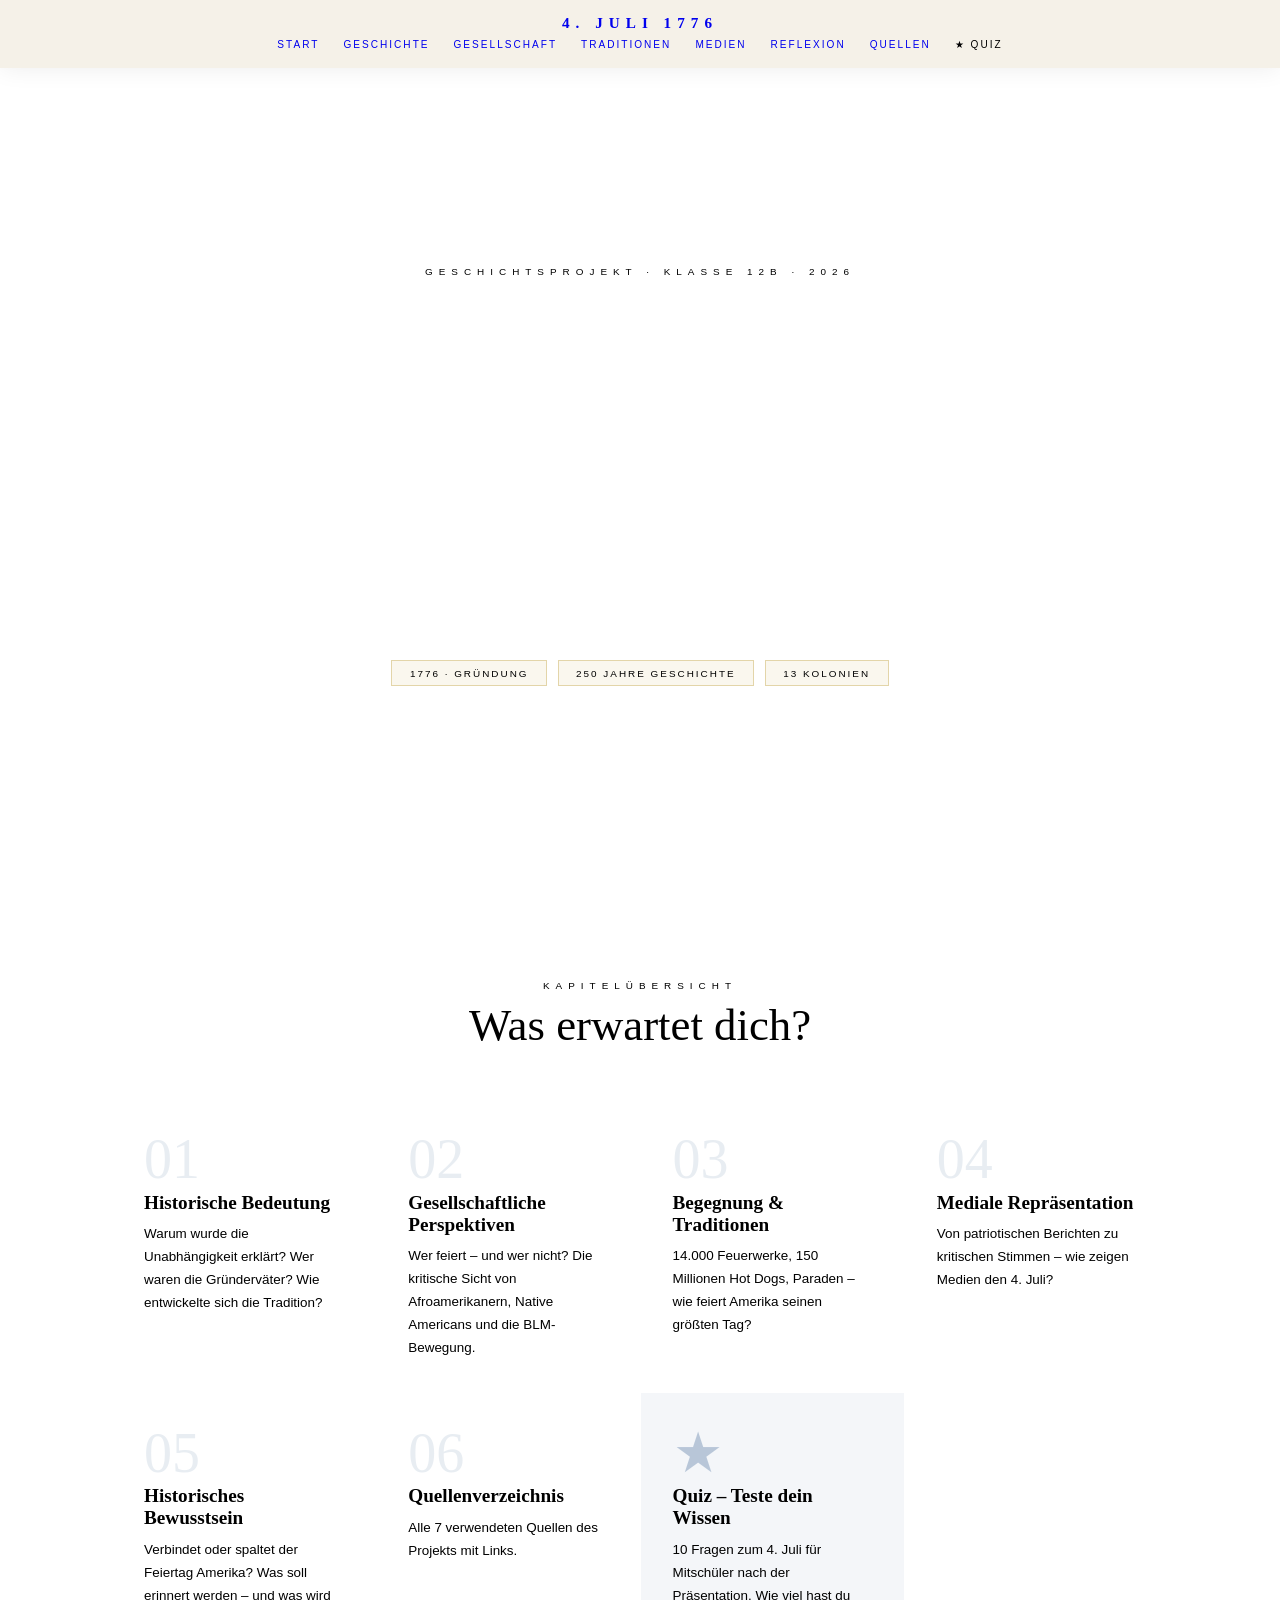
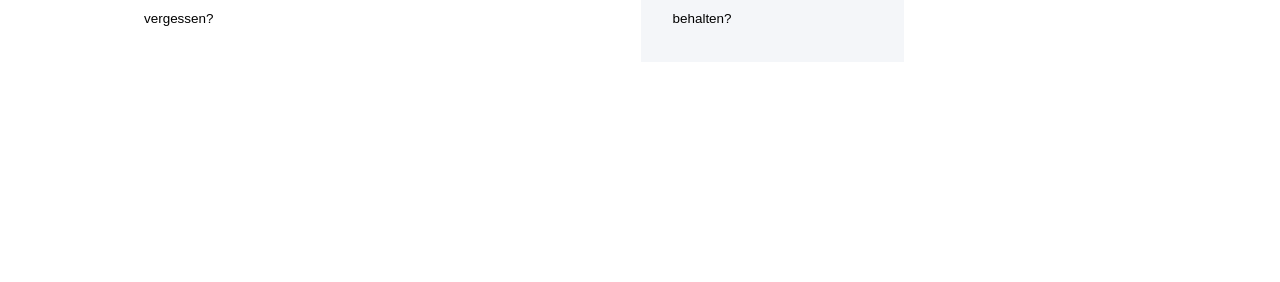
==== index.html @ 87895a2c "Update index.html" ====
<!DOCTYPE html>

<html lang="de">
<head>
<meta charset="UTF-8">
<meta name="viewport" content="width=device-width, initial-scale=1.0">
<title>4. Juli – Unabhängigkeitstag der USA</title>
<link href="https://fonts.googleapis.com/css2?family=Cormorant+Garamond:ital,wght@0,300;0,400;0,600;0,700;1,400&family=DM+Sans:wght@300;400;500&display=swap" rel="stylesheet">
<style>

:root {
–hintergrund: #F5F1E8;
–flaeche:     #EDE8DC;
–rahmen:      #D5CFC0;
–text:        #16140F;
–grau:        #6E6555;
–blau:        #1E4A82;
–blau-hell:   #2D5FA0;
–rot:         #8B2E20;
–gold:        #B8952A;
–hero-bg:     #0D1B2E;
}

*, *::before, *::after { margin: 0; padding: 0; box-sizing: border-box; }
html { scroll-behavior: smooth; }
body {
font-family: ‘DM Sans’, sans-serif;
background: var(–hintergrund);
color: var(–text);
overflow-x: hidden;
}

/* ===== NAVIGATION ===== */
.navigation {
position: fixed;
top: 0; left: 0; right: 0;
z-index: 100;
background: rgba(245,241,232,0.97);
backdrop-filter: blur(20px);
-webkit-backdrop-filter: blur(20px);
border-bottom: 1px solid var(–rahmen);
height: 68px;
display: flex;
flex-direction: column;
align-items: center;
justify-content: center;
gap: 3px;
box-shadow: 0 1px 24px rgba(0,0,0,0.07);
}

.logo {
font-family: ‘Cormorant Garamond’, serif;
font-size: 0.95rem;
font-weight: 700;
letter-spacing: 6px;
text-transform: uppercase;
color: var(–text);
text-decoration: none;
}

.nav-links {
display: flex;
list-style: none;
flex-wrap: wrap;
justify-content: center;
gap: 0;
}

.nav-links a {
font-size: 0.63rem;
letter-spacing: 2px;
text-transform: uppercase;
color: var(–grau);
text-decoration: none;
padding: 0.2rem 0.75rem;
border-bottom: 1.5px solid transparent;
transition: color 0.2s, border-color 0.2s;
display: block;
}

.nav-links a:hover,
.nav-links a.aktiv-link {
color: var(–blau);
border-bottom-color: var(–blau);
}

/* ===== SEITENÜBERGÄNGE ===== */
.seite {
display: none;
min-height: 100vh;
padding-top: 68px;
}

.seite.aktiv {
display: block;
animation: seitenEin 0.45s cubic-bezier(0.22, 1, 0.36, 1) both;
}

@keyframes seitenEin {
from { opacity: 0; transform: translateY(22px); }
to   { opacity: 1; transform: translateY(0); }
}

/* ===== HERO / STARTBEREICH ===== */
.startbereich {
min-height: calc(100vh - 68px);
display: flex;
flex-direction: column;
align-items: center;
justify-content: center;
text-align: center;
padding: 5rem 2rem 6rem;
background: var(–hero-bg);
position: relative;
overflow: hidden;
}

.startbereich::before {
content: ‘’;
position: absolute;
inset: 0;
background-image:
radial-gradient(1px 1px at 15% 20%, rgba(255,255,255,0.55) 0%, transparent 100%),
radial-gradient(1.5px 1.5px at 40% 35%, rgba(255,255,255,0.4) 0%, transparent 100%),
radial-gradient(1px 1px at 70% 15%, rgba(255,255,255,0.65) 0%, transparent 100%),
radial-gradient(1px 1px at 85% 45%, rgba(255,255,255,0.5) 0%, transparent 100%),
radial-gradient(1.5px 1.5px at 25% 60%, rgba(255,255,255,0.35) 0%, transparent 100%),
radial-gradient(1px 1px at 55% 70%, rgba(255,255,255,0.6) 0%, transparent 100%),
radial-gradient(1px 1px at 90% 80%, rgba(255,255,255,0.4) 0%, transparent 100%),
radial-gradient(1px 1px at 10% 85%, rgba(255,255,255,0.45) 0%, transparent 100%),
radial-gradient(1.5px 1.5px at 60% 90%, rgba(255,255,255,0.3) 0%, transparent 100%),
radial-gradient(1px 1px at 35% 5%, rgba(255,255,255,0.6) 0%, transparent 100%),
radial-gradient(1px 1px at 78% 55%, rgba(255,255,255,0.35) 0%, transparent 100%),
radial-gradient(1px 1px at 48% 48%, rgba(255,255,255,0.25) 0%, transparent 100%);
pointer-events: none;
}

.startbereich::after {
content: ‘’;
position: absolute;
bottom: 0; left: 0; right: 0;
height: 220px;
background: linear-gradient(to top, var(–hero-bg), transparent);
pointer-events: none;
}

.startbereich > * { position: relative; z-index: 1; }

.kleiner-text {
font-size: 0.62rem;
letter-spacing: 6px;
text-transform: uppercase;
color: var(–gold);
margin-bottom: 2rem;
animation: seitenEin 0.6s 0.1s both;
opacity: 0.9;
}

.haupttitel {
font-family: ‘Cormorant Garamond’, serif;
font-size: clamp(4.5rem, 11vw, 9rem);
font-weight: 300;
line-height: 0.95;
color: rgba(255,255,255,0.93);
margin-bottom: 0.5rem;
animation: seitenEin 0.7s 0.2s both;
}

.haupttitel em {
font-style: italic;
color: var(–gold);
}

.untertitel {
font-family: ‘Cormorant Garamond’, serif;
font-size: clamp(1.1rem, 2.5vw, 1.8rem);
font-style: italic;
color: rgba(255,255,255,0.48);
margin-bottom: 2.5rem;
animation: seitenEin 0.7s 0.3s both;
}

.einleitung {
max-width: 500px;
font-size: 0.95rem;
color: rgba(255,255,255,0.45);
line-height: 1.95;
font-weight: 300;
margin-bottom: 3rem;
animation: seitenEin 0.7s 0.4s both;
}

.info-punkte {
display: flex;
flex-wrap: wrap;
gap: 0.65rem;
justify-content: center;
animation: seitenEin 0.7s 0.5s both;
}

.info-punkt {
font-size: 0.62rem;
letter-spacing: 2px;
text-transform: uppercase;
color: var(–gold);
border: 1px solid rgba(184,149,42,0.35);
padding: 0.4rem 1.1rem;
background: rgba(184,149,42,0.08);
}

/* ===== KAPITELKARTEN ===== */
.karten-bereich {
padding: 5rem 2rem 6rem;
max-width: 1120px;
margin: 0 auto;
}

.bereich-label {
font-size: 0.62rem;
letter-spacing: 6px;
text-transform: uppercase;
color: var(–blau);
text-align: center;
margin-bottom: 0.5rem;
}

.bereich-titel {
font-family: ‘Cormorant Garamond’, serif;
font-size: clamp(1.8rem, 4vw, 2.8rem);
font-weight: 400;
text-align: center;
margin-bottom: 3rem;
}

.karten-raster {
display: grid;
grid-template-columns: repeat(auto-fit, minmax(260px, 1fr));
gap: 1px;
background: var(–rahmen);
border: 1px solid var(–rahmen);
}

.karte {
background: var(–hintergrund);
padding: 2rem;
text-decoration: none;
color: inherit;
display: block;
position: relative;
overflow: hidden;
transition: background 0.3s ease;
}

.karte::before {
content: ‘’;
position: absolute;
top: 0; left: 0;
width: 3px; height: 0;
background: var(–blau);
transition: height 0.35s cubic-bezier(0.22,1,0.36,1);
}

.karte:hover { background: var(–flaeche); }
.karte:hover::before { height: 100%; }

.karte-nummer {
font-family: ‘Cormorant Garamond’, serif;
font-size: 3.5rem;
font-weight: 300;
color: rgba(30,74,130,0.1);
line-height: 1;
margin-bottom: 0.3rem;
transition: color 0.3s;
}

.karte:hover .karte-nummer { color: rgba(30,74,130,0.18); }

.karte-titel {
font-family: ‘Cormorant Garamond’, serif;
font-size: 1.2rem;
font-weight: 600;
margin-bottom: 0.6rem;
}

.karte-beschreibung {
font-size: 0.84rem;
color: var(–grau);
line-height: 1.7;
font-weight: 300;
}

.pfeil {
position: absolute;
top: 2rem; right: 2rem;
color: var(–blau);
opacity: 0;
transform: translate(-6px, 2px);
transition: opacity 0.25s, transform 0.25s;
font-size: 1.1rem;
}

.karte:hover .pfeil { opacity: 1; transform: translate(0, 0); }

/* ===== SEITENHEADER ===== */
.seitenheader {
padding: 5rem 2rem 3rem;
text-align: center;
background: linear-gradient(180deg, var(–flaeche) 0%, var(–hintergrund) 100%);
border-bottom: 1px solid var(–rahmen);
}

.seitenheader .klein {
font-size: 0.62rem;
letter-spacing: 6px;
text-transform: uppercase;
color: var(–blau);
margin-bottom: 1rem;
}

.seitenheader h1 {
font-family: ‘Cormorant Garamond’, serif;
font-size: clamp(2.2rem, 5vw, 3.6rem);
font-weight: 400;
margin-bottom: 0.7rem;
}

.seitenheader .intro {
font-family: ‘Cormorant Garamond’, serif;
font-style: italic;
font-size: 1.1rem;
color: var(–grau);
max-width: 540px;
margin: 0 auto;
line-height: 1.75;
}

.linie {
width: 40px;
height: 2px;
background: linear-gradient(to right, var(–blau), var(–rot));
margin: 1.5rem auto 0;
}

/* ===== INHALT ===== */
.inhalt {
max-width: 800px;
margin: 0 auto;
padding: 4rem 2rem 5rem;
}

.abschnitt { margin-bottom: 3.5rem; }

.abschnitt h3 {
font-family: ‘Cormorant Garamond’, serif;
font-size: 1.65rem;
font-weight: 600;
margin-bottom: 1rem;
padding-bottom: 0.6rem;
border-bottom: 1px solid var(–rahmen);
position: relative;
}

.abschnitt h3::after {
content: ‘’;
position: absolute;
bottom: -1px; left: 0;
width: 40px; height: 2px;
background: var(–blau);
}

.abschnitt p {
font-size: 0.97rem;
line-height: 1.95;
font-weight: 300;
margin-bottom: 0.9rem;
}

.zitat {
border-left: 3px solid var(–blau);
padding: 1.2rem 1.8rem;
margin: 2rem 0;
background: var(–flaeche);
position: relative;
}

.zitat::before {
content: ‘C’;
font-family: ‘Cormorant Garamond’, serif;
font-size: 4rem;
color: rgba(30,74,130,0.12);
position: absolute;
top: -0.5rem; left: 0.8rem;
line-height: 1;
pointer-events: none;
}

.zitat p {
font-family: ‘Cormorant Garamond’, serif;
font-size: 1.15rem;
font-style: italic;
margin-bottom: 0.4rem !important;
}

.zitat .quelle-text {
font-size: 0.7rem;
letter-spacing: 1.5px;
text-transform: uppercase;
color: var(–blau);
}

.fakten {
display: grid;
grid-template-columns: repeat(auto-fit, minmax(140px, 1fr));
gap: 1px;
margin: 1.5rem 0;
background: var(–rahmen);
border: 1px solid var(–rahmen);
}

.fakt {
background: var(–flaeche);
padding: 1.5rem 1.2rem;
text-align: center;
transition: background 0.2s;
}

.fakt:hover { background: var(–hintergrund); }

.fakt-zahl {
font-family: ‘Cormorant Garamond’, serif;
font-size: 2.2rem;
font-weight: 700;
color: var(–blau);
line-height: 1;
margin-bottom: 0.4rem;
}

.fakt-text {
font-size: 0.65rem;
letter-spacing: 1.5px;
text-transform: uppercase;
color: var(–grau);
}

.liste { list-style: none; margin: 1.2rem 0; }

.liste li {
padding: 0.65rem 0 0.65rem 1.4rem;
position: relative;
font-size: 0.94rem;
line-height: 1.8;
font-weight: 300;
border-bottom: 1px solid var(–rahmen);
transition: padding-left 0.2s;
}

.liste li:hover { padding-left: 1.8rem; }
.liste li::before { content: ‘—’; position: absolute; left: 0; color: var(–blau); }

.zwei-spalten {
display: grid;
grid-template-columns: 1fr 1fr;
gap: 1px;
margin: 1.5rem 0;
background: var(–rahmen);
border: 1px solid var(–rahmen);
}

@media (max-width: 580px) { .zwei-spalten { grid-template-columns: 1fr; } }

.spalte { background: var(–flaeche); padding: 1.5rem; }

.spalte h4 {
font-family: ‘Cormorant Garamond’, serif;
font-size: 1.1rem;
font-weight: 600;
margin-bottom: 0.7rem;
}

.spalte p { font-size: 0.88rem; color: var(–grau); line-height: 1.75; font-weight: 300; }

.personen {
display: grid;
grid-template-columns: repeat(auto-fit, minmax(160px, 1fr));
gap: 1px;
margin: 1.5rem 0;
background: var(–rahmen);
border: 1px solid var(–rahmen);
}

.person {
background: var(–flaeche);
padding: 1.5rem;
text-align: center;
transition: background 0.2s;
}

.person:hover { background: var(–hintergrund); }

.person-kreis {
width: 54px; height: 54px;
border-radius: 50%;
background: linear-gradient(135deg, var(–blau), var(–rot));
display: flex; align-items: center; justify-content: center;
font-family: ‘Cormorant Garamond’, serif;
font-size: 1.1rem; font-weight: 700; color: white;
margin: 0 auto 0.9rem;
box-shadow: 0 4px 16px rgba(30,74,130,0.25);
}

.person-name { font-family: ‘Cormorant Garamond’, serif; font-size: 1rem; font-weight: 600; margin-bottom: 0.3rem; }
.person-beschreibung { font-size: 0.76rem; color: var(–grau); line-height: 1.55; font-weight: 300; }

/* Zeitstrahl */
.zeitstrahl { padding: 0.5rem 0 0.5rem 1rem; position: relative; }

.zeitstrahl::before {
content: ‘’;
position: absolute;
left: 1.85rem; top: 0; bottom: 0;
width: 1px;
background: linear-gradient(to bottom, var(–blau), rgba(30,74,130,0.1));
}

.zeiteintrag {
display: flex;
gap: 1.5rem;
padding: 1rem 0;
align-items: flex-start;
position: relative;
}

.zeiteintrag::before {
content: ‘’;
position: absolute;
left: 0.7rem; top: 1.35rem;
width: 11px; height: 11px;
border-radius: 50%;
background: var(–blau);
border: 2px solid var(–hintergrund);
box-shadow: 0 0 0 1px var(–blau);
z-index: 1;
}

.jahr {
font-family: ‘Cormorant Garamond’, serif;
font-size: 1.1rem;
font-weight: 700;
color: var(–blau);
min-width: 60px;
padding-top: 2px;
}

.jahres-text { font-size: 0.92rem; line-height: 1.8; font-weight: 300; padding-top: 2px; }

/* Navigation zwischen Seiten */
.seiten-nav {
max-width: 800px;
margin: 0 auto;
padding: 2.5rem 2rem;
border-top: 1px solid var(–rahmen);
display: flex;
justify-content: space-between;
flex-wrap: wrap;
gap: 1rem;
}

.nav-button {
display: inline-block;
border: 1px solid var(–rahmen);
color: var(–grau);
padding: 0.6rem 1.5rem;
font-family: ‘DM Sans’, sans-serif;
font-size: 0.65rem;
letter-spacing: 2.5px;
text-transform: uppercase;
text-decoration: none;
transition: color 0.2s, border-color 0.2s, background 0.2s;
}

.nav-button:hover { background: var(–blau); border-color: var(–blau); color: white; }

/* Quellen */
.quellen-liste { list-style: none; }

.quelle-eintrag {
display: flex;
gap: 1.5rem;
padding: 1.6rem 0;
border-bottom: 1px solid var(–rahmen);
align-items: flex-start;
}

.quelle-nummer {
font-family: ‘Cormorant Garamond’, serif;
font-size: 1.8rem;
font-weight: 300;
color: rgba(30,74,130,0.18);
min-width: 30px;
line-height: 1;
}

.quelle-inhalt h4 { font-family: ‘Cormorant Garamond’, serif; font-size: 1.05rem; font-weight: 600; margin-bottom: 0.3rem; }
.quelle-inhalt p { font-size: 0.85rem; color: var(–grau); line-height: 1.65; margin-bottom: 0.4rem; }
.quelle-link { font-size: 0.74rem; color: var(–blau); text-decoration: none; word-break: break-all; }
.quelle-link:hover { text-decoration: underline; }

/* ===== QUIZ STYLES ===== */
.quiz-wrapper {
max-width: 720px;
margin: 0 auto;
padding: 3rem 2rem 5rem;
}

.quiz-fortschritt {
display: flex;
align-items: center;
gap: 1rem;
margin-bottom: 3rem;
}

.fortschritt-balken {
flex: 1;
height: 2px;
background: var(–rahmen);
position: relative;
overflow: hidden;
}

.fortschritt-fill {
height: 100%;
background: linear-gradient(to right, var(–blau), var(–blau-hell));
transition: width 0.6s cubic-bezier(0.22, 1, 0.36, 1);
width: 0%;
}

.fortschritt-text {
font-size: 0.68rem;
letter-spacing: 2px;
text-transform: uppercase;
color: var(–grau);
white-space: nowrap;
}

.quiz-frage-block {
display: none;
animation: seitenEin 0.4s cubic-bezier(0.22, 1, 0.36, 1) both;
}

.quiz-frage-block.aktiv { display: block; }

.frage-nummer {
font-family: ‘Cormorant Garamond’, serif;
font-size: 0.75rem;
font-weight: 600;
letter-spacing: 4px;
text-transform: uppercase;
color: var(–blau);
margin-bottom: 1rem;
opacity: 0.7;
}

.frage-text {
font-family: ‘Cormorant Garamond’, serif;
font-size: clamp(1.4rem, 3vw, 1.85rem);
font-weight: 400;
line-height: 1.4;
margin-bottom: 2.2rem;
color: var(–text);
}

.antwort-liste {
display: flex;
flex-direction: column;
gap: 0.65rem;
margin-bottom: 2rem;
}

.antwort-btn {
background: var(–hintergrund);
border: 1px solid var(–rahmen);
padding: 1.05rem 1.4rem;
text-align: left;
font-family: ‘DM Sans’, sans-serif;
font-size: 0.93rem;
font-weight: 300;
color: var(–text);
cursor: pointer;
transition: background 0.2s, border-color 0.2s, transform 0.15s;
display: flex;
align-items: center;
gap: 1rem;
line-height: 1.5;
}

.antwort-btn:hover:not(:disabled) {
background: var(–flaeche);
border-color: var(–blau);
transform: translateX(5px);
}

.antwort-btn .buchstabe {
font-family: ‘Cormorant Garamond’, serif;
font-size: 1.1rem;
font-weight: 700;
color: var(–blau);
min-width: 22px;
opacity: 0.45;
flex-shrink: 0;
}

.antwort-btn.richtig {
background: rgba(30, 120, 55, 0.07);
border-color: #2D8E3C;
color: #1a5022;
}
.antwort-btn.richtig .buchstabe { color: #2D8E3C; opacity: 1; }

.antwort-btn.falsch {
background: rgba(139, 46, 32, 0.07);
border-color: var(–rot);
color: #5c1a12;
}
.antwort-btn.falsch .buchstabe { color: var(–rot); opacity: 1; }

.antwort-btn.korrekt-markiert {
background: rgba(30, 120, 55, 0.04);
border-color: #2D8E3C;
border-style: dashed;
}

.erklaerung {
display: none;
background: var(–flaeche);
border-left: 3px solid var(–blau);
padding: 1.1rem 1.6rem;
margin-bottom: 2rem;
font-size: 0.9rem;
line-height: 1.8;
color: var(–grau);
font-weight: 300;
animation: seitenEin 0.35s ease both;
}

.erklaerung.sichtbar { display: block; }
.erklaerung strong { color: var(–text); font-weight: 500; }

.weiter-btn {
background: var(–blau);
border: none;
color: white;
padding: 0.8rem 2.2rem;
font-family: ‘DM Sans’, sans-serif;
font-size: 0.72rem;
letter-spacing: 3px;
text-transform: uppercase;
cursor: pointer;
transition: background 0.2s, transform 0.15s;
display: none;
}

.weiter-btn:hover { background: #132f55; transform: translateY(-2px); }
.weiter-btn.sichtbar { display: inline-block; }

/* Ergebnis */
.quiz-ergebnis {
display: none;
text-align: center;
padding: 2rem 0;
animation: seitenEin 0.5s ease both;
}

.quiz-ergebnis.sichtbar { display: block; }

.ergebnis-kreis {
width: 130px; height: 130px;
border-radius: 50%;
background: linear-gradient(135deg, var(–blau), #132f55);
display: flex;
flex-direction: column;
align-items: center;
justify-content: center;
margin: 0 auto 2.5rem;
box-shadow: 0 8px 40px rgba(30,74,130,0.35);
}

.ergebnis-zahl {
font-family: ‘Cormorant Garamond’, serif;
font-size: 3.2rem;
font-weight: 700;
color: white;
line-height: 1;
}

.ergebnis-von {
font-size: 0.62rem;
letter-spacing: 2.5px;
text-transform: uppercase;
color: rgba(255,255,255,0.6);
}

.ergebnis-titel {
font-family: ‘Cormorant Garamond’, serif;
font-size: 2.2rem;
font-weight: 400;
margin-bottom: 0.7rem;
}

.ergebnis-beschreibung {
font-size: 0.95rem;
color: var(–grau);
font-weight: 300;
line-height: 1.85;
max-width: 440px;
margin: 0 auto 2.5rem;
}

.ergebnis-buttons {
display: flex;
gap: 1rem;
justify-content: center;
flex-wrap: wrap;
}

.ergebnis-detail {
display: grid;
grid-template-columns: repeat(3, 1fr);
gap: 1px;
margin: 2.5rem 0;
text-align: center;
background: var(–rahmen);
border: 1px solid var(–rahmen);
}

.detail-box {
background: var(–flaeche);
padding: 1.4rem;
}

.detail-zahl {
font-family: ‘Cormorant Garamond’, serif;
font-size: 2.2rem;
font-weight: 700;
line-height: 1;
margin-bottom: 0.3rem;
}

.detail-label {
font-size: 0.64rem;
letter-spacing: 2px;
text-transform: uppercase;
color: var(–grau);
}

/* Quiz Banner */
.quiz-banner {
background: var(–hero-bg);
padding: 4rem 2rem;
text-align: center;
position: relative;
overflow: hidden;
}

.quiz-banner::before {
content: ‘’;
position: absolute;
inset: 0;
background-image:
radial-gradient(1px 1px at 20% 30%, rgba(255,255,255,0.4) 0%, transparent 100%),
radial-gradient(1px 1px at 65% 20%, rgba(255,255,255,0.5) 0%, transparent 100%),
radial-gradient(1px 1px at 80% 65%, rgba(255,255,255,0.35) 0%, transparent 100%),
radial-gradient(1.5px 1.5px at 45% 75%, rgba(255,255,255,0.3) 0%, transparent 100%);
pointer-events: none;
}

.quiz-banner > * { position: relative; z-index: 1; }

.quiz-banner-titel {
font-family: ‘Cormorant Garamond’, serif;
font-size: clamp(2rem, 5vw, 3.2rem);
font-weight: 400;
color: white;
margin-bottom: 0.5rem;
}

.quiz-banner-sub {
font-size: 0.75rem;
letter-spacing: 4px;
text-transform: uppercase;
color: var(–gold);
opacity: 0.8;
margin-bottom: 2.5rem;
}

.quiz-start-btn {
background: white;
border: none;
color: var(–blau);
padding: 1rem 3rem;
font-family: ‘DM Sans’, sans-serif;
font-size: 0.78rem;
font-weight: 500;
letter-spacing: 3px;
text-transform: uppercase;
cursor: pointer;
transition: transform 0.2s, box-shadow 0.2s;
}

.quiz-start-btn:hover { transform: translateY(-3px); box-shadow: 0 10px 30px rgba(0,0,0,0.25); }

.quiz-intro { display: block; }
.quiz-fragen { display: none; }

/* PDF-Button */
.pdf-btn {
background: #132f55;
border: none;
color: white;
padding: 0.8rem 2.2rem;
font-family: ‘DM Sans’, sans-serif;
font-size: 0.72rem;
font-weight: 500;
letter-spacing: 3px;
text-transform: uppercase;
cursor: pointer;
transition: background 0.2s, transform 0.15s;
}
.pdf-btn:hover { background: #0c1e38; transform: translateY(-2px); }

/* Druck-Styles */
@media print {
body > * { display: none !important; }
#pdf-druck-wrapper { display: block !important; }
}

#pdf-druck-wrapper {
display: none;
font-family: Georgia, serif;
color: #1A1814;
padding: 50px;
}

.pdf-kopf {
border-bottom: 2px solid #1E4A82;
padding-bottom: 20px;
margin-bottom: 30px;
}
.pdf-kopf-klein {
font-size: 10px;
letter-spacing: 4px;
text-transform: uppercase;
color: #1E4A82;
margin-bottom: 6px;
font-family: Arial, sans-serif;
}
.pdf-kopf h1 {
font-size: 28px;
font-weight: normal;
margin-bottom: 4px;
}
.pdf-kopf-sub {
font-size: 13px;
color: #7A7060;
font-style: italic;
}
.pdf-ergebnis-box {
background: #f0f4fa;
border: 1px solid #b0c4de;
padding: 25px;
margin: 25px 0;
display: flex;
align-items: center;
gap: 30px;
}
.pdf-kreis {
width: 90px; height: 90px;
border-radius: 50%;
background: #1E4A82;
display: flex;
flex-direction: column;
align-items: center;
justify-content: center;
flex-shrink: 0;
}
.pdf-kreis-zahl { font-size: 32px; font-weight: bold; color: white; line-height: 1; font-family: Georgia, serif; }
.pdf-kreis-von { font-size: 10px; color: rgba(255,255,255,0.75); font-family: Arial, sans-serif; }
.pdf-ergebnis-text h2 { font-size: 20px; font-weight: normal; margin-bottom: 6px; }
.pdf-ergebnis-text p { font-size: 13px; color: #5a5040; line-height: 1.7; }
.pdf-stats {
display: flex;
gap: 20px;
margin: 20px 0;
}
.pdf-stat {
flex: 1;
border: 1px solid #D8D2C4;
padding: 14px;
text-align: center;
}
.pdf-stat-zahl { font-size: 24px; font-weight: bold; font-family: Georgia, serif; }
.pdf-stat-label { font-size: 10px; text-transform: uppercase; letter-spacing: 1px; color: #7A7060; font-family: Arial, sans-serif; margin-top: 4px; }
.pdf-fragen-liste { margin-top: 30px; }
.pdf-fragen-liste h3 { font-size: 14px; letter-spacing: 3px; text-transform: uppercase; color: #1E4A82; font-family: Arial, sans-serif; margin-bottom: 15px; border-bottom: 1px solid #D8D2C4; padding-bottom: 8px; }
.pdf-frage-zeile {
display: flex;
align-items: flex-start;
gap: 14px;
padding: 10px 0;
border-bottom: 1px solid #eee;
font-size: 13px;
line-height: 1.5;
}
.pdf-frage-nr { font-weight: bold; color: #1E4A82; min-width: 24px; font-family: Arial, sans-serif; font-size: 11px; margin-top: 2px; }
.pdf-frage-info { flex: 1; }
.pdf-frage-ftext { margin-bottom: 3px; }
.pdf-frage-antwort { font-size: 11px; color: #7A7060; }
.pdf-richtig { color: #2D8E3C; font-weight: bold; }
.pdf-falsch { color: #8B2E20; font-weight: bold; }
.pdf-fuss {
margin-top: 35px;
padding-top: 15px;
border-top: 1px solid #D8D2C4;
font-size: 10px;
color: #7A7060;
font-family: Arial, sans-serif;
display: flex;
justify-content: space-between;
}

</style>
</head>
<body>

<nav class="navigation" id="haupt-nav">
  <a href="#start" class="logo">4. Juli 1776</a>
  <ul class="nav-links">
    <li><a href="#start">Start</a></li>
    <li><a href="#geschichte">Geschichte</a></li>
    <li><a href="#gesellschaft">Gesellschaft</a></li>
    <li><a href="#traditionen">Traditionen</a></li>
    <li><a href="#medien">Medien</a></li>
    <li><a href="#reflexion">Reflexion</a></li>
    <li><a href="#quellen">Quellen</a></li>
    <li><a href="#quiz" style="color: var(--blau); font-weight: 500;">★ Quiz</a></li>
  </ul>
</nav>

<!-- ===== START ===== -->

<div id="start" class="seite">
  <div class="startbereich">
    <div class="kleiner-text">Geschichtsprojekt · Klasse 12B · 2026</div>
    <h1 class="haupttitel">4. <em>Juli</em></h1>
    <div class="untertitel">Unabhängigkeitstag der USA</div>
    <p class="einleitung">
      Am 4. Juli 1776 erklärten 13 amerikanische Kolonien ihre Unabhängigkeit
      von Großbritannien – und veränderten die Welt für immer.
      Eine Analyse des wichtigsten Nationalfeiertages der USA.
    </p>
    <div class="info-punkte">
      <span class="info-punkt">1776 · Gründung</span>
      <span class="info-punkt">250 Jahre Geschichte</span>
      <span class="info-punkt">13 Kolonien</span>
    </div>
  </div>

  <div class="karten-bereich">
    <div class="bereich-label">Kapitelübersicht</div>
    <h2 class="bereich-titel">Was erwartet dich?</h2>
    <div class="karten-raster">
      <a href="#geschichte" class="karte">
        <div class="karte-nummer">01</div>
        <div class="karte-titel">Historische Bedeutung</div>
        <div class="karte-beschreibung">Warum wurde die Unabhängigkeit erklärt? Wer waren die Gründerväter? Wie entwickelte sich die Tradition?</div>
        <div class="pfeil">→</div>
      </a>
      <a href="#gesellschaft" class="karte">
        <div class="karte-nummer">02</div>
        <div class="karte-titel">Gesellschaftliche Perspektiven</div>
        <div class="karte-beschreibung">Wer feiert – und wer nicht? Die kritische Sicht von Afroamerikanern, Native Americans und die BLM-Bewegung.</div>
        <div class="pfeil">→</div>
      </a>
      <a href="#traditionen" class="karte">
        <div class="karte-nummer">03</div>
        <div class="karte-titel">Begegnung & Traditionen</div>
        <div class="karte-beschreibung">14.000 Feuerwerke, 150 Millionen Hot Dogs, Paraden – wie feiert Amerika seinen größten Tag?</div>
        <div class="pfeil">→</div>
      </a>
      <a href="#medien" class="karte">
        <div class="karte-nummer">04</div>
        <div class="karte-titel">Mediale Repräsentation</div>
        <div class="karte-beschreibung">Von patriotischen Berichten zu kritischen Stimmen – wie zeigen Medien den 4. Juli?</div>
        <div class="pfeil">→</div>
      </a>
      <a href="#reflexion" class="karte">
        <div class="karte-nummer">05</div>
        <div class="karte-titel">Historisches Bewusstsein</div>
        <div class="karte-beschreibung">Verbindet oder spaltet der Feiertag Amerika? Was soll erinnert werden – und was wird vergessen?</div>
        <div class="pfeil">→</div>
      </a>
      <a href="#quellen" class="karte">
        <div class="karte-nummer">06</div>
        <div class="karte-titel">Quellenverzeichnis</div>
        <div class="karte-beschreibung">Alle 7 verwendeten Quellen des Projekts mit Links.</div>
        <div class="pfeil">→</div>
      </a>
      <a href="#quiz" class="karte" style="border-color: rgba(45,90,142,0.5); background: rgba(45,90,142,0.05);">
        <div class="karte-nummer" style="color: rgba(45,90,142,0.3);">★</div>
        <div class="karte-titel">Quiz – Teste dein Wissen</div>
        <div class="karte-beschreibung">10 Fragen zum 4. Juli für Mitschüler nach der Präsentation. Wie viel hast du behalten?</div>
        <div class="pfeil">→</div>
      </a>
    </div>
  </div>

  <div style="text-align:center; padding: 0 2rem 5rem;">
    <a href="#quiz" class="nav-button" style="font-size:0.78rem; padding:0.9rem 2.5rem; background:var(--blau); border-color:var(--blau); color:white; letter-spacing:3px;">★ Quiz starten →</a>
  </div>
</div>

<!-- ===== GESCHICHTE ===== -->

<div id="geschichte" class="seite">
  <div class="seitenheader">
    <div class="klein">Kapitel 01</div>
    <h1>Historische Bedeutung</h1>
    <p class="intro">Warum gibt es diesen Feiertag? Welche Ereignisse und Personen werden erinnert?</p>
    <div class="linie"></div>
  </div>
  <div class="inhalt">
    <div class="abschnitt">
      <h3>Die Unabhängigkeitserklärung</h3>
      <p>Der 4. Juli ist der Nationalfeiertag der USA. An diesem Tag im Jahr 1776 wurde die Unabhängigkeitserklärung – auf Englisch „Declaration of Independence" – offiziell angenommen. Damit trennten sich die 13 amerikanischen Kolonien von Großbritannien und gründeten einen neuen, unabhängigen Staat.</p>
      <div class="zitat">
        <p>„Wir halten diese Wahrheiten für selbstverständlich: dass alle Menschen gleich geschaffen sind, dass sie von ihrem Schöpfer mit unveräußerlichen Rechten ausgestattet sind ..."</p>
        <span class="quelle-text">— Declaration of Independence, 4. Juli 1776</span>
      </div>
    </div>
    <div class="abschnitt">
      <h3>Die Gründerväter</h3>
      <p>Die wichtigsten Personen hinter der Unabhängigkeitserklärung riskierten buchstäblich ihr Leben – denn mit ihrer Unterschrift begingen sie offiziell Hochverrat an Großbritannien.</p>
      <div class="personen">
        <div class="person"><div class="person-kreis">TJ</div><div class="person-name">Thomas Jefferson</div><div class="person-beschreibung">Schrieb den Hauptteil der Erklärung</div></div>
        <div class="person"><div class="person-kreis">BF</div><div class="person-name">Benjamin Franklin</div><div class="person-beschreibung">Staatsmann, Erfinder und Diplomat</div></div>
        <div class="person"><div class="person-kreis">JA</div><div class="person-name">John Adams</div><div class="person-beschreibung">Später 2. Präsident der USA</div></div>
        <div class="person"><div class="person-kreis">+53</div><div class="person-name">56 Unterzeichner</div><div class="person-beschreibung">Alle riskierten ihr Leben</div></div>
      </div>
    </div>
    <div class="abschnitt">
      <h3>Entwicklung der Tradition</h3>
      <div class="zeitstrahl">
        <div class="zeiteintrag"><div class="jahr">1776</div><div class="jahres-text">Die Unabhängigkeitserklärung wird offiziell angenommen.</div></div>
        <div class="zeiteintrag"><div class="jahr">1777</div><div class="jahres-text">Erstes Feuerwerk in Rhode Island – 13 Kanonen für die 13 Gründungsstaaten.</div></div>
        <div class="zeiteintrag"><div class="jahr">1870</div><div class="jahres-text">Offiziell anerkannter nationaler Feiertag der USA.</div></div>
        <div class="zeiteintrag"><div class="jahr">1941</div><div class="jahres-text">Bezahlter freier Tag für alle Bundesangestellten.</div></div>
        <div class="zeiteintrag"><div class="jahr">Heute</div><div class="jahres-text">Symbol für Freiheit, Demokratie und Nationalstolz – aber auch kritisch reflektiert.</div></div>
      </div>
    </div>
    <div class="abschnitt">
      <h3>Hat der Tag an Bedeutung gewonnen?</h3>
      <p>Der 4. Juli hat eher an Bedeutung gewonnen. Er steht heute nicht nur für die Unabhängigkeit von 1776, sondern auch für amerikanische Werte wie Freiheit, Demokratie und Nationalstolz. Allerdings wird er von manchen kritisch gesehen, da die Freiheit damals nicht für alle galt.</p>
    </div>
  </div>
  <div class="seiten-nav">
    <a href="#start" class="nav-button">← Start</a>
    <a href="#gesellschaft" class="nav-button">Gesellschaft →</a>
  </div>
</div>

<!-- ===== GESELLSCHAFT ===== -->

<div id="gesellschaft" class="seite">
  <div class="seitenheader">
    <div class="klein">Kapitel 02</div>
    <h1>Gesellschaftliche Perspektiven</h1>
    <p class="intro">Wer setzt sich aktiv für den Feiertag ein – und wer steht ihm kritisch gegenüber?</p>
    <div class="linie"></div>
  </div>
  <div class="inhalt">
    <div class="abschnitt">
      <h3>Befürworter und Kritiker</h3>
      <div class="zwei-spalten">
        <div class="spalte"><h4>Befürworter</h4><p>Patriotische Organisationen, lokale Gemeinden, Schulen und Einwanderer, die den Tag als Symbol ihrer eigenen Freiheit sehen.</p></div>
        <div class="spalte"><h4>Kritische Stimmen</h4><p>Afroamerikanische Aktivisten, Native Americans und die BLM-Bewegung weisen auf Widersprüche im Freiheitsversprechen hin.</p></div>
      </div>
    </div>
    <div class="abschnitt">
      <h3>Wer setzt sich aktiv ein?</h3>
      <ul class="liste">
        <li>Patriotische Organisationen wie die „American Legion" oder „Veterans of Foreign Wars" organisieren Paraden und Gedenkfeiern</li>
        <li>Lokale Gemeinden und Städte veranstalten Feuerwerke und Konzerte</li>
        <li>Schulen und Bildungseinrichtungen nutzen den Tag für Geschichtsunterricht</li>
        <li>Migranten sehen den Tag oft als Symbol für ihre eigene Freiheit in Amerika</li>
      </ul>
    </div>
    <div class="abschnitt">
      <h3>Frederick Douglass – Eine historische Anklage</h3>
      <p>Der afroamerikanische Redner Frederick Douglass hielt 1852 eine der bekanntesten Reden der amerikanischen Geschichte.</p>
      <div class="zitat">
        <p>„What to the Slave is the 4th of July?" – Er fragte, was dieser Tag für Menschen bedeutet, die keine Rechte hatten, und prangerte die Heuchelei einer Nation an, die Freiheit feierte, während sie Millionen versklavte.</p>
        <span class="quelle-text">— Frederick Douglass, 5. Juli 1852</span>
      </div>
      <p>Im Zuge der <strong>Black-Lives-Matter-Bewegung</strong> ab den 2010er Jahren wurde diese Frage wieder hochaktuell. Auch <strong>indigene Völker</strong> sehen den Feiertag kritisch – die Unabhängigkeit bedeutete für sie Verdrängung und Verlust ihrer Länder.</p>
    </div>
    <div class="abschnitt">
      <h3>Regionale und internationale Unterschiede</h3>
      <div class="fakten">
        <div class="fakt"><div class="fakt-zahl">Süden</div><div class="fakt-text">Fokus auf Nationalstolz & Militär</div></div>
        <div class="fakt"><div class="fakt-zahl">NYC</div><div class="fakt-text">Riesige öffentliche Feuerwerke</div></div>
        <div class="fakt"><div class="fakt-zahl">Global</div><div class="fakt-text">US-Botschaften feiern weltweit</div></div>
      </div>
    </div>
  </div>
  <div class="seiten-nav">
    <a href="#geschichte" class="nav-button">← Geschichte</a>
    <a href="#traditionen" class="nav-button">Traditionen →</a>
  </div>
</div>

<!-- ===== TRADITIONEN ===== -->

<div id="traditionen" class="seite">
  <div class="seitenheader">
    <div class="klein">Kapitel 03</div>
    <h1>Begegnung & Traditionen</h1>
    <p class="intro">Rituale, Symbole und Veranstaltungen rund um den 4. Juli</p>
    <div class="linie"></div>
  </div>
  <div class="inhalt">
    <div class="abschnitt">
      <h3>Die großen Zahlen</h3>
      <div class="fakten">
        <div class="fakt"><div class="fakt-zahl">14.000</div><div class="fakt-text">Feuerwerke in Amerika</div></div>
        <div class="fakt"><div class="fakt-zahl">150M</div><div class="fakt-text">Hot Dogs gegessen</div></div>
        <div class="fakt"><div class="fakt-zahl">68%</div><div class="fakt-text">Amerikaner grillen</div></div>
        <div class="fakt"><div class="fakt-zahl">56</div><div class="fakt-text">Unterzeichner</div></div>
      </div>
    </div>
    <div class="abschnitt">
      <h3>Rituale & Symbole</h3>
      <ul class="liste">
        <li><strong>Feuerwerk:</strong> Das wichtigste Symbol – mehr als 14.000 Feuerwerke erhellen den Nachthimmel</li>
        <li><strong>Paraden:</strong> Festumzüge mit Militär, Kapellen und Festwagen</li>
        <li><strong>Barbecues & Picknicks:</strong> Der beliebteste Grillfeier-Tag der USA – 68 % der Amerikaner grillen</li>
        <li><strong>Nationalhymne:</strong> Das Singen von „The Star-Spangled Banner"</li>
        <li><strong>Verlesen der Erklärung:</strong> Bei offiziellen Veranstaltungen z.B. in Philadelphia</li>
        <li><strong>Symbole:</strong> US-Flagge, Freiheitsstatue, Weißkopfseeadler, Rot-Weiß-Blau</li>
      </ul>
    </div>
    <div class="abschnitt">
      <h3>Lokal, national & international</h3>
      <div class="zwei-spalten">
        <div class="spalte"><h4>Lokal</h4><p>Kleine Gemeinden feiern mit lokalen Paraden, Sportveranstaltungen und Picknicks.</p></div>
        <div class="spalte"><h4>National</h4><p>Große Konzerte auf der National Mall in Washington D.C. sowie live übertragene Feuerwerke.</p></div>
      </div>
      <div class="spalte" style="margin-top: 1.2rem;"><h4>International</h4><p>US-Botschaften weltweit laden Gastländer zu Empfängen ein, um amerikanische Kultur zu zeigen.</p></div>
    </div>
  </div>
  <div class="seiten-nav">
    <a href="#gesellschaft" class="nav-button">← Gesellschaft</a>
    <a href="#medien" class="nav-button">Medien →</a>
  </div>
</div>

<!-- ===== MEDIEN ===== -->

<div id="medien" class="seite">
  <div class="seitenheader">
    <div class="klein">Kapitel 04</div>
    <h1>Mediale Repräsentation</h1>
    <p class="intro">Wie berichten Medien über den Feiertag – und wie hat sich das verändert?</p>
    <div class="linie"></div>
  </div>
  <div class="inhalt">
    <div class="abschnitt">
      <h3>Berichterstattung heute</h3>
      <p>Zeitungen berichten am 4. Juli über die Geschichte der Unabhängigkeit und aktuelle Veranstaltungen. Große TV-Sender übertragen die Feuerwerke live – das bekannteste ist New York City. Auf Social Media teilen Millionen Fotos und Videos.</p>
      <div class="zitat"><p>Insgesamt essen Amerikaner am 4. Juli rund 150 Millionen Hot Dogs – ein Zeichen, wie sehr der Tag in der Popkultur verankert ist.</p></div>
    </div>
    <div class="abschnitt">
      <h3>Unterschiede je nach Medientyp</h3>
      <div class="zwei-spalten">
        <div class="spalte"><h4>Qualitätsmedien</h4><p>Berichten auch kritisch über Sklaverei, indigene Völker und gesellschaftliche Spaltung.</p></div>
        <div class="spalte"><h4>Unterhaltungsmedien</h4><p>Fokussieren Feierlichkeiten: Feuerwerk, Paraden, Prominente – patriotisch und emotional.</p></div>
      </div>
    </div>
    <div class="abschnitt">
      <h3>Wie hat sich die Berichterstattung verändert?</h3>
      <div class="zeitstrahl">
        <div class="zeiteintrag"><div class="jahr">Früher</div><div class="jahres-text">Fast ausschließlich patriotische Berichterstattung, kaum Kritik.</div></div>
        <div class="zeiteintrag"><div class="jahr">1960er</div><div class="jahres-text">Während der Bürgerrechtsbewegung begannen Medien auch kritisch zu berichten.</div></div>
        <div class="zeiteintrag"><div class="jahr">2010er+</div><div class="jahres-text">Durch Social Media kommen immer mehr kritische Stimmen zu Wort.</div></div>
      </div>
    </div>
  </div>
  <div class="seiten-nav">
    <a href="#traditionen" class="nav-button">← Traditionen</a>
    <a href="#reflexion" class="nav-button">Reflexion →</a>
  </div>
</div>

<!-- ===== REFLEXION ===== -->

<div id="reflexion" class="seite">
  <div class="seitenheader">
    <div class="klein">Kapitel 05</div>
    <h1>Historisches Bewusstsein & Reflexion</h1>
    <p class="intro">Was soll erinnert werden? Verbindet oder spaltet dieser Feiertag die USA?</p>
    <div class="linie"></div>
  </div>
  <div class="inhalt">
    <div class="abschnitt">
      <h3>Nationale Identität</h3>
      <p>Der 4. Juli ist für die meisten Amerikaner ein zentrales Symbol ihrer nationalen Identität. Die alljährliche Erinnerung an die Unabhängigkeitserklärung prägt das Selbstverständnis der Amerikaner. Der Tag erinnert an die Ideale <strong>Freiheit</strong>, <strong>Gleichheit</strong> und das <strong>Recht auf Selbstbestimmung</strong>.</p>
    </div>
    <div class="abschnitt">
      <h3>Was soll erinnert und bewahrt werden?</h3>
      <ul class="liste">
        <li>Der Mut der Gründungsväter, die sich gegen die Kolonialmacht Großbritannien stellten</li>
        <li>Das Bewusstsein, dass Demokratie und Freiheit erkämpft wurden und keine Selbstverständlichkeit sind</li>
        <li>Künftige Generationen sollen daran erinnert werden, diese Werte zu verteidigen</li>
      </ul>
    </div>
    <div class="abschnitt">
      <h3>Verbindend oder spaltend?</h3>
      <div class="zitat"><p>Der 4. Juli hat beides: Er kann Menschen zusammenbringen – und gleichzeitig tiefsitzende gesellschaftliche Wunden sichtbar machen.</p></div>
      <div class="zwei-spalten">
        <div class="spalte"><h4>Verbindend</h4><p>Fast alle Amerikaner feiern gemeinsam. Der Tag ist ein Symbol der nationalen Identität.</p></div>
        <div class="spalte"><h4>Spaltend</h4><p>Die „selbstverständlichen Wahrheiten" galten 1776 nur für freie weiße Männer. Diese Spannung ist bis heute spürbar.</p></div>
      </div>
      <p style="margin-top: 1.5rem;">Diese Spannung macht den Feiertag zu einem wichtigen <strong>Spiegel für gesellschaftliche Debatten</strong> in den USA.</p>
    </div>
  </div>
  <div class="seiten-nav">
    <a href="#medien" class="nav-button">← Medien</a>
    <a href="#quellen" class="nav-button">Quellen →</a>
  </div>
</div>

<!-- ===== QUELLEN ===== -->

<div id="quellen" class="seite">
  <div class="seitenheader">
    <div class="klein">Quellenverzeichnis</div>
    <h1>Quellen</h1>
    <p class="intro">Alle Quellen abgerufen am 05. März 2026</p>
    <div class="linie"></div>
  </div>
  <div class="inhalt">
    <ul class="quellen-liste">
      <li class="quelle-eintrag">
        <div class="quelle-nummer">01</div>
        <div class="quelle-inhalt">
          <h4>Wikipedia – Unabhängigkeitstag (Vereinigte Staaten)</h4>
          <p>Geschichte, Traditionen, symbolische Bedeutung und gesellschaftliche Diskussionen.</p>
          <a class="quelle-link" href="https://de.wikipedia.org/wiki/Unabh%C3%A4ngigkeitstag_(Vereinigte_Staaten)" target="_blank">de.wikipedia.org/wiki/Unabhängigkeitstag_(Vereinigte_Staaten)</a>
        </div>
      </li>
      <li class="quelle-eintrag">
        <div class="quelle-nummer">02</div>
        <div class="quelle-inhalt">
          <h4>Wikipedia – Unabhängigkeitserklärung der Vereinigten Staaten</h4>
          <p>Entstehung, Inhalt, die 56 Unterzeichner und ihre historische Bedeutung.</p>
          <a class="quelle-link" href="https://de.wikipedia.org/wiki/Unabh%C3%A4ngigkeitserkl%C3%A4rung" target="_blank">de.wikipedia.org/wiki/Unabhängigkeitserklärung</a>
        </div>
      </li>
      <li class="quelle-eintrag">
        <div class="quelle-nummer">03</div>
        <div class="quelle-inhalt">
          <h4>US-Botschaft in Deutschland – Feierlichkeiten zum 4. Juli</h4>
          <p>Offizielle Seite der US-Botschaft: Traditionen und regionale Besonderheeten.</p>
          <a class="quelle-link" href="https://de.usembassy.gov/de/feierlichkeiten-zum-4-juli-in-den-vereinigten-staaten/" target="_blank">de.usembassy.gov/de/feierlichkeiten-zum-4-juli</a>
        </div>
      </li>
      <li class="quelle-eintrag">
        <div class="quelle-nummer">04</div>
        <div class="quelle-inhalt">
          <h4>Studyflix – 4. Juli USA</h4>
          <p>Hintergrund, Geschichte des Unabhängigkeitskrieges und Bedeutung des Feiertages.</p>
          <a class="quelle-link" href="https://studyflix.de/geschichte/4-juli-usa-7179" target="_blank">studyflix.de/geschichte/4-juli-usa-7179</a>
        </div>
      </li>
      <li class="quelle-eintrag">
        <div class="quelle-nummer">05</div>
        <div class="quelle-inhalt">
          <h4>Info-USA.de – Independence Day: Ursprung und Traditionen</h4>
          <p>Fakten und Zahlen: Entstehungsgeschichte, Traditionen und Hintergrundinformationen.</p>
          <a class="quelle-link" href="https://www.info-usa.de/independence-day/" target="_blank">info-usa.de/independence-day/</a>
        </div>
      </li>
      <li class="quelle-eintrag">
        <div class="quelle-nummer">06</div>
        <div class="quelle-inhalt">
          <h4>bpb – Eine Nation entsteht</h4>
          <p>Entstehung der Unabhängigkeitserklärung, Rolle der Gründungsväter, Widersprüche zwischen Freiheitsversprechen und Sklaverei.</p>
          <a class="quelle-link" href="https://www.bpb.de/themen/nordamerika/usa/10590/eine-nation-entsteht/" target="_blank">bpb.de/themen/nordamerika/usa/10590/eine-nation-entsteht/</a>
        </div>
      </li>
      <li class="quelle-eintrag">
        <div class="quelle-nummer">07</div>
        <div class="quelle-inhalt">
          <h4>bpb – Erinnerungskultur zwischen Hegemonialgeschichte und Pluralismus</h4>
          <p>Gesellschaftliche Bedeutung, Kritik durch afroamerikanische Aktivisten und Feiern zum 250. Jubiläum 2026.</p>
          <a class="quelle-link" href="https://www.bpb.de/themen/nordamerika/usa/334753/erinnerungskultur-zwischen-hegemonialgeschichte-und-pluralismus/" target="_blank">bpb.de/themen/nordamerika/usa/334753/erinnerungskultur...</a>
        </div>
      </li>
    </ul>
  </div>
  <div class="seiten-nav">
    <a href="#reflexion" class="nav-button">← Reflexion</a>
    <a href="#quiz" class="nav-button" style="background: var(--blau); border-color: var(--blau); color: white;">★ Quiz starten →</a>
  </div>
</div>

<!-- ===== QUIZ ===== -->

<div id="quiz" class="seite">
  <div class="quiz-banner">
    <div class="quiz-banner-sub">Nach der Präsentation · Klasse 12B</div>
    <div class="quiz-banner-titel">Teste dein Wissen</div>
  </div>

  <div class="quiz-wrapper">

<!-- Intro -->

<div id="quiz-intro" class="quiz-intro">
  <div style="text-align:center; padding: 2rem 0 3rem;">
    <div class="bereich-label">10 Fragen · Multiple Choice</div>
    <h2 class="bereich-titel" style="margin-bottom: 1rem;">Bist du bereit?</h2>
    <p style="font-size: 0.95rem; color: var(--grau); font-weight: 300; line-height: 1.85; max-width: 480px; margin: 0 auto 2rem;">
      Dieses Quiz testet, was du aus der Präsentation über den 4. Juli mitgenommen hast.
      Wähle die richtige Antwort – nach jeder Frage siehst du, ob du richtig lagst.
    </p>
    <button onclick="quizStarten()" style="background: #2D5A8E; color: white; border: none; padding: 1rem 2.8rem; font-family: 'DM Sans', sans-serif; font-size: 0.82rem; font-weight: 500; letter-spacing: 3px; text-transform: uppercase; cursor: pointer; display: inline-block;">Quiz starten →</button>
  </div>
</div>

<!-- Fragen -->

<div id="quiz-fragen" class="quiz-fragen">

  <div class="quiz-fortschritt">
    <div class="fortschritt-balken"><div class="fortschritt-fill" id="fortschritt-fill"></div></div>
    <div class="fortschritt-text" id="fortschritt-text">Frage 1 / 10</div>
  </div>

  <!-- Frage 1 -->

  <div class="quiz-frage-block" id="frage-0">
    <div class="frage-nummer">Frage 01 / 10</div>
    <div class="frage-text">In welchem Jahr wurde die amerikanische Unabhängigkeitserklärung offiziell angenommen?</div>
    <div class="antwort-liste">
      <button class="antwort-btn" onclick="antwortWaehlen(this, 0, false)"><span class="buchstabe">A</span> 1763</button>
      <button class="antwort-btn" onclick="antwortWaehlen(this, 0, true)"><span class="buchstabe">B</span> 1776</button>
      <button class="antwort-btn" onclick="antwortWaehlen(this, 0, false)"><span class="buchstabe">C</span> 1783</button>
      <button class="antwort-btn" onclick="antwortWaehlen(this, 0, false)"><span class="buchstabe">D</span> 1800</button>
    </div>
    <div class="erklaerung" id="erklaerung-0">
      <strong>Richtig: 1776.</strong> Am 4. Juli 1776 nahm der Kontinentalkongress die „Declaration of Independence" offiziell an. Die 13 amerikanischen Kolonien trennten sich damit von Großbritannien.
    </div>
    <button class="weiter-btn" id="weiter-0" onclick="naechsteFrage(1)">Weiter →</button>
  </div>

  <!-- Frage 2 -->

  <div class="quiz-frage-block" id="frage-1">
    <div class="frage-nummer">Frage 02 / 10</div>
    <div class="frage-text">Wer schrieb den Hauptteil der Unabhängigkeitserklärung?</div>
    <div class="antwort-liste">
      <button class="antwort-btn" onclick="antwortWaehlen(this, 1, false)"><span class="buchstabe">A</span> Benjamin Franklin</button>
      <button class="antwort-btn" onclick="antwortWaehlen(this, 1, false)"><span class="buchstabe">B</span> George Washington</button>
      <button class="antwort-btn" onclick="antwortWaehlen(this, 1, true)"><span class="buchstabe">C</span> Thomas Jefferson</button>
      <button class="antwort-btn" onclick="antwortWaehlen(this, 1, false)"><span class="buchstabe">D</span> John Adams</button>
    </div>
    <div class="erklaerung" id="erklaerung-1">
      <strong>Richtig: Thomas Jefferson.</strong> Jefferson verfasste den Haupttext der Erklärung. Benjamin Franklin und John Adams überarbeiteten ihn noch leicht, bevor er angenommen wurde.
    </div>
    <button class="weiter-btn" id="weiter-1" onclick="naechsteFrage(2)">Weiter →</button>
  </div>

  <!-- Frage 3 -->

  <div class="quiz-frage-block" id="frage-2">
    <div class="frage-nummer">Frage 03 / 10</div>
    <div class="frage-text">Wie viele Kolonien trennten sich 1776 von Großbritannien?</div>
    <div class="antwort-liste">
      <button class="antwort-btn" onclick="antwortWaehlen(this, 2, false)"><span class="buchstabe">A</span> 7</button>
      <button class="antwort-btn" onclick="antwortWaehlen(this, 2, false)"><span class="buchstabe">B</span> 10</button>
      <button class="antwort-btn" onclick="antwortWaehlen(this, 2, true)"><span class="buchstabe">C</span> 13</button>
      <button class="antwort-btn" onclick="antwortWaehlen(this, 2, false)"><span class="buchstabe">D</span> 15</button>
    </div>
    <div class="erklaerung" id="erklaerung-2">
      <strong>Richtig: 13 Kolonien.</strong> Die 13 britischen Kolonien an der Ostküste Nordamerikas erklärten gemeinsam ihre Unabhängigkeit. Daran erinnert auch das erste Feuerwerk 1777 – mit 13 Kanonenschüssen.
    </div>
    <button class="weiter-btn" id="weiter-2" onclick="naechsteFrage(3)">Weiter →</button>
  </div>

  <!-- Frage 4 -->

  <div class="quiz-frage-block" id="frage-3">
    <div class="frage-nummer">Frage 04 / 10</div>
    <div class="frage-text">Wann wurde der 4. Juli offiziell als nationaler Feiertag der USA anerkannt?</div>
    <div class="antwort-liste">
      <button class="antwort-btn" onclick="antwortWaehlen(this, 3, false)"><span class="buchstabe">A</span> 1776</button>
      <button class="antwort-btn" onclick="antwortWaehlen(this, 3, false)"><span class="buchstabe">B</span> 1812</button>
      <button class="antwort-btn" onclick="antwortWaehlen(this, 3, true)"><span class="buchstabe">C</span> 1870</button>
      <button class="antwort-btn" onclick="antwortWaehlen(this, 3, false)"><span class="buchstabe">D</span> 1941</button>
    </div>
    <div class="erklaerung" id="erklaerung-3">
      <strong>Richtig: 1870.</strong> Erst 94 Jahre nach der Unabhängigkeitserklärung wurde der 4. Juli offiziell als Nationalfeiertag anerkannt. 1941 wurde er zusätzlich zum bezahlten freien Tag für Bundesangestellte.
    </div>
    <button class="weiter-btn" id="weiter-3" onclick="naechsteFrage(4)">Weiter →</button>
  </div>

  <!-- Frage 5 -->

  <div class="quiz-frage-block" id="frage-4">
    <div class="frage-nummer">Frage 05 / 10</div>
    <div class="frage-text">Was ist das wichtigste Symbol des 4. Juli in Amerika?</div>
    <div class="antwort-liste">
      <button class="antwort-btn" onclick="antwortWaehlen(this, 4, false)"><span class="buchstabe">A</span> Barbecue</button>
      <button class="antwort-btn" onclick="antwortWaehlen(this, 4, true)"><span class="buchstabe">B</span> Feuerwerk</button>
      <button class="antwort-btn" onclick="antwortWaehlen(this, 4, false)"><span class="buchstabe">C</span> Hot Dogs</button>
      <button class="antwort-btn" onclick="antwortWaehlen(this, 4, false)"><span class="buchstabe">D</span> Paraden</button>
    </div>
    <div class="erklaerung" id="erklaerung-4">
      <strong>Richtig: Feuerwerk.</strong> Mehr als 14.000 Feuerwerke erhellen jedes Jahr am 4. Juli den amerikanischen Nachthimmel. Das erste Feuerwerk gab es bereits 1777 in Rhode Island.
    </div>
    <button class="weiter-btn" id="weiter-4" onclick="naechsteFrage(5)">Weiter →</button>
  </div>

  <!-- Frage 6 -->

  <div class="quiz-frage-block" id="frage-5">
    <div class="frage-nummer">Frage 06 / 10</div>
    <div class="frage-text">Welcher afroamerikanische Redner hielt 1852 die berühmte Rede „What to the Slave is the 4th of July?"</div>
    <div class="antwort-liste">
      <button class="antwort-btn" onclick="antwortWaehlen(this, 5, false)"><span class="buchstabe">A</span> Martin Luther King Jr.</button>
      <button class="antwort-btn" onclick="antwortWaehlen(this, 5, true)"><span class="buchstabe">B</span> Frederick Douglass</button>
      <button class="antwort-btn" onclick="antwortWaehlen(this, 5, false)"><span class="buchstabe">C</span> Malcolm X</button>
      <button class="antwort-btn" onclick="antwortWaehlen(this, 5, false)"><span class="buchstabe">D</span> Harriet Tubman</button>
    </div>
    <div class="erklaerung" id="erklaerung-5">
      <strong>Richtig: Frederick Douglass.</strong> Er hielt diese Rede am 5. Juli 1852 und prangerte die Heuchelei einer Nation an, die Freiheit feierte und gleichzeitig Millionen Menschen versklavte.
    </div>
    <button class="weiter-btn" id="weiter-5" onclick="naechsteFrage(6)">Weiter →</button>
  </div>

  <!-- Frage 7 -->

  <div class="quiz-frage-block" id="frage-6">
    <div class="frage-nummer">Frage 07 / 10</div>
    <div class="frage-text">Wie viele Menschen unterschrieben die amerikanische Unabhängigkeitserklärung?</div>
    <div class="antwort-liste">
      <button class="antwort-btn" onclick="antwortWaehlen(this, 6, false)"><span class="buchstabe">A</span> 13</button>
      <button class="antwort-btn" onclick="antwortWaehlen(this, 6, false)"><span class="buchstabe">B</span> 39</button>
      <button class="antwort-btn" onclick="antwortWaehlen(this, 6, true)"><span class="buchstabe">C</span> 56</button>
      <button class="antwort-btn" onclick="antwortWaehlen(this, 6, false)"><span class="buchstabe">D</span> 100</button>
    </div>
    <div class="erklaerung" id="erklaerung-6">
      <strong>Richtig: 56 Unterzeichner.</strong> Alle 56 Männer riskierten mit ihrer Unterschrift ihr Leben, da sie damit offiziell Hochverrat an Großbritannien begingen.
    </div>
    <button class="weiter-btn" id="weiter-6" onclick="naechsteFrage(7)">Weiter →</button>
  </div>

  <!-- Frage 8 -->

  <div class="quiz-frage-block" id="frage-7">
    <div class="frage-nummer">Frage 08 / 10</div>
    <div class="frage-text">Welcher Prozentsatz der Amerikaner grillt am 4. Juli?</div>
    <div class="antwort-liste">
      <button class="antwort-btn" onclick="antwortWaehlen(this, 7, false)"><span class="buchstabe">A</span> 45 %</button>
      <button class="antwort-btn" onclick="antwortWaehlen(this, 7, false)"><span class="buchstabe">B</span> 55 %</button>
      <button class="antwort-btn" onclick="antwortWaehlen(this, 7, true)"><span class="buchstabe">C</span> 68 %</button>
      <button class="antwort-btn" onclick="antwortWaehlen(this, 7, false)"><span class="buchstabe">D</span> 80 %</button>
    </div>
    <div class="erklaerung" id="erklaerung-7">
      <strong>Richtig: 68 %.</strong> Der 4. Juli ist der beliebteste Grillfeier-Tag der USA. Insgesamt werden etwa 150 Millionen Hot Dogs gegessen.
    </div>
    <button class="weiter-btn" id="weiter-7" onclick="naechsteFrage(8)">Weiter →</button>
  </div>

  <!-- Frage 9 -->

  <div class="quiz-frage-block" id="frage-8">
    <div class="frage-nummer">Frage 09 / 10</div>
    <div class="frage-text">Welche der folgenden Gruppen sieht den 4. Juli aus einem kritischen Blickwinkel, weil die Unabhängigkeit für sie Verdrängung und Landverlust bedeutete?</div>
    <div class="antwort-liste">
      <button class="antwort-btn" onclick="antwortWaehlen(this, 8, false)"><span class="buchstabe">A</span> Einwanderer aus Europa</button>
      <button class="antwort-btn" onclick="antwortWaehlen(this, 8, false)"><span class="buchstabe">B</span> Veteranen</button>
      <button class="antwort-btn" onclick="antwortWaehlen(this, 8, true)"><span class="buchstabe">C</span> Indigene Völker (Native Americans)</button>
      <button class="antwort-btn" onclick="antwortWaehlen(this, 8, false)"><span class="buchstabe">D</span> Kanadier</button>
    </div>
    <div class="erklaerung" id="erklaerung-8">
      <strong>Richtig: Indigene Völker.</strong> Für Native Americans bedeutete die Gründung der USA und die anschließende Expansion vor allem Verdrängung, Landverlust und Unterdrückung ihrer Kulturen.
    </div>
    <button class="weiter-btn" id="weiter-8" onclick="naechsteFrage(9)">Weiter →</button>
  </div>

  <!-- Frage 10 -->

  <div class="quiz-frage-block" id="frage-9">
    <div class="frage-nummer">Frage 10 / 10</div>
    <div class="frage-text">Was stellt der 4. Juli laut der Präsentation in der gesellschaftlichen Debatte dar?</div>
    <div class="antwort-liste">
      <button class="antwort-btn" onclick="antwortWaehlen(this, 9, false)"><span class="buchstabe">A</span> Einen rein positiven Feiertag ohne Kritik</button>
      <button class="antwort-btn" onclick="antwortWaehlen(this, 9, false)"><span class="buchstabe">B</span> Einen überwiegend kommerziellen Feiertag</button>
      <button class="antwort-btn" onclick="antwortWaehlen(this, 9, true)"><span class="buchstabe">C</span> Einen Spiegel für gesellschaftliche Debatten und Spannungen</button>
      <button class="antwort-btn" onclick="antwortWaehlen(this, 9, false)"><span class="buchstabe">D</span> Einen Feiertag nur für weiße Amerikaner</button>
    </div>
    <div class="erklaerung" id="erklaerung-9">
      <strong>Richtig: Ein Spiegel für gesellschaftliche Debatten.</strong> Der 4. Juli kann verbinden und gleichzeitig tiefe gesellschaftliche Wunden sichtbar machen – er ist beides: verbindend und spaltend zugleich.
    </div>
    <button class="weiter-btn" id="weiter-9" onclick="ergebnisZeigen()">Ergebnis ansehen →</button>
  </div>

</div>

<!-- Ergebnis -->

<div id="quiz-ergebnis" class="quiz-ergebnis">
  <div class="ergebnis-kreis">
    <div class="ergebnis-zahl" id="ergebnis-zahl">0</div>
    <div class="ergebnis-von">von 10</div>
  </div>
  <h2 class="ergebnis-titel" id="ergebnis-titel">Gut gemacht!</h2>
  <p class="ergebnis-beschreibung" id="ergebnis-text"></p>

  <div class="ergebnis-detail">
    <div class="detail-box">
      <div class="detail-zahl" id="detail-richtig" style="color: #2D8E3C;">0</div>
      <div class="detail-label">Richtig</div>
    </div>
    <div class="detail-box">
      <div class="detail-zahl" id="detail-falsch" style="color: var(--rot);">0</div>
      <div class="detail-label">Falsch</div>
    </div>
    <div class="detail-box">
      <div class="detail-zahl" id="detail-prozent" style="color: var(--blau);">0%</div>
      <div class="detail-label">Trefferquote</div>
    </div>
  </div>

  <!-- Name eingeben für PDF -->

  <div style="margin: 1.5rem 0; text-align:center;">
    <label style="font-size:0.72rem; letter-spacing:2px; text-transform:uppercase; color:var(--grau); display:block; margin-bottom:0.5rem;">Dein Name für das PDF</label>
    <input type="text" id="name-eingabe" placeholder="Vorname Nachname" style="border:1px solid var(--rahmen); background:var(--flaeche); padding:0.6rem 1.2rem; font-family:'DM Sans',sans-serif; font-size:0.95rem; width:100%; max-width:300px; color:var(--text); outline:none;">
  </div>

  <div class="ergebnis-buttons">
    <button class="weiter-btn sichtbar" onclick="quizNeustart()" style="background: var(--flaeche); color: var(--text); border:1px solid var(--rahmen);">↺ Nochmal</button>
    <button class="pdf-btn" onclick="pdfErstellen()">↓ Ergebnis als PDF</button>
    <a href="#start" class="nav-button" style="display: inline-block; padding: 0.75rem 1.5rem;">← Zur Präsentation</a>
  </div>
</div>

  </div><!-- end quiz-wrapper -->

  <div class="seiten-nav" style="max-width: 720px;">
    <a href="#quellen" class="nav-button">← Quellen</a>
    <a href="#start" class="nav-button">Zur Startseite →</a>
  </div>
</div><!-- end #quiz .seite -->

<!-- PDF Druck-Wrapper (nur beim Drucken sichtbar) -->

<div id="pdf-druck-wrapper">
  <div class="pdf-kopf">
    <div class="pdf-kopf-klein">Geschichtsprojekt · Klasse 12B · 2026</div>
    <h1>4. Juli – Quiz-Ergebnis</h1>
    <div class="pdf-kopf-sub" id="pdf-name-anzeige">Unabhängigkeitstag der USA</div>
  </div>
  <div class="pdf-ergebnis-box">
    <div class="pdf-kreis">
      <div class="pdf-kreis-zahl" id="pdf-punkte">0</div>
      <div class="pdf-kreis-von">von 10</div>
    </div>
    <div class="pdf-ergebnis-text">
      <h2 id="pdf-titel">Ergebnis</h2>
      <p id="pdf-text"></p>
    </div>
  </div>
  <div class="pdf-stats">
    <div class="pdf-stat"><div class="pdf-stat-zahl" id="pdf-richtig" style="color:#2D8E3C">0</div><div class="pdf-stat-label">Richtig</div></div>
    <div class="pdf-stat"><div class="pdf-stat-zahl" id="pdf-falsch" style="color:#8E3A2D">0</div><div class="pdf-stat-label">Falsch</div></div>
    <div class="pdf-stat"><div class="pdf-stat-zahl" id="pdf-prozent" style="color:#2D5A8E">0%</div><div class="pdf-stat-label">Trefferquote</div></div>
    <div class="pdf-stat"><div class="pdf-stat-zahl" style="color:#2D5A8E" id="pdf-datum">–</div><div class="pdf-stat-label">Datum</div></div>
  </div>
  <div class="pdf-fragen-liste">
    <h3>Antworten im Überblick</h3>
    <div id="pdf-fragen-inhalt"></div>
  </div>
  <div class="pdf-fuss">
    <span>Projekt: Der 4. Juli – Unabhängigkeitstag der USA</span>
    <span id="pdf-fuss-datum"></span>
  </div>
</div>

<script>
let punkte = 0;
let aktuelleFrageIndex = 0;
let antwortProtokoll = []; // speichert {frage, richtig} für jede Frage

const fragenDaten = [
  { frage: "In welchem Jahr wurde die amerikanische Unabhängigkeitserklärung offiziell angenommen?", richtigeAntwort: "1776" },
  { frage: "Wer schrieb den Hauptteil der Unabhängigkeitserklärung?", richtigeAntwort: "Thomas Jefferson" },
  { frage: "Wie viele Kolonien trennten sich 1776 von Großbritannien?", richtigeAntwort: "13" },
  { frage: "Wann wurde der 4. Juli offiziell als nationaler Feiertag der USA anerkannt?", richtigeAntwort: "1870" },
  { frage: "Was ist das wichtigste Symbol des 4. Juli in Amerika?", richtigeAntwort: "Feuerwerk" },
  { frage: "Welcher afroamerikanische Redner hielt 1852 die berühmte Rede „What to the Slave is the 4th of July?"", richtigeAntwort: "Frederick Douglass" },
  { frage: "Wie viele Menschen unterschrieben die amerikanische Unabhängigkeitserklärung?", richtigeAntwort: "56" },
  { frage: "Welcher Prozentsatz der Amerikaner grillt am 4. Juli?", richtigeAntwort: "68 %" },
  { frage: "Welche Gruppe sieht den 4. Juli kritisch, weil die Unabhängigkeit für sie Verdrängung bedeutete?", richtigeAntwort: "Indigene Völker (Native Americans)" },
  { frage: "Was stellt der 4. Juli laut der Präsentation in der gesellschaftlichen Debatte dar?", richtigeAntwort: "Einen Spiegel für gesellschaftliche Debatten und Spannungen" }
];

function quizStarten() {
  document.getElementById('quiz-intro').style.display = 'none';
  document.getElementById('quiz-fragen').style.display = 'block';
  antwortProtokoll = [];
  zeigeFrageBlock(0);
  aktualisiereFortschritt(0);
}

function zeigeFrageBlock(index) {
  document.querySelectorAll('.quiz-frage-block').forEach(el => el.classList.remove('aktiv'));
  const block = document.getElementById('frage-' + index);
  if (block) block.classList.add('aktiv');
  aktuelleFrageIndex = index;
  aktualisiereFortschritt(index);
}

function aktualisiereFortschritt(index) {
  const fill = document.getElementById('fortschritt-fill');
  const text = document.getElementById('fortschritt-text');
  const prozent = (index / 10) * 100;
  fill.style.width = prozent + '%';
  text.textContent = 'Frage ' + (index + 1) + ' / 10';
}

function antwortWaehlen(btn, frageIndex, richtig) {
  const block = document.getElementById('frage-' + frageIndex);
  const buttons = block.querySelectorAll('.antwort-btn');

  buttons.forEach(b => b.disabled = true);

  if (richtig) {
    btn.classList.add('richtig');
    punkte++;
  } else {
    btn.classList.add('falsch');
    buttons.forEach(b => {
      if (b.getAttribute('onclick') && b.getAttribute('onclick').includes('true')) {
        b.classList.add('korrekt-markiert');
      }
    });
  }

  // Protokoll speichern
  antwortProtokoll[frageIndex] = richtig;

  const erklaerung = document.getElementById('erklaerung-' + frageIndex);
  if (erklaerung) erklaerung.classList.add('sichtbar');

  const weiterBtn = document.getElementById('weiter-' + frageIndex);
  if (weiterBtn) weiterBtn.classList.add('sichtbar');
}

function naechsteFrage(naechsterIndex) {
  zeigeFrageBlock(naechsterIndex);
}

function ergebnisZeigen() {
  document.getElementById('quiz-fragen').style.display = 'none';
  const ergebnis = document.getElementById('quiz-ergebnis');
  ergebnis.classList.add('sichtbar');

  document.getElementById('ergebnis-zahl').textContent = punkte;
  document.getElementById('detail-richtig').textContent = punkte;
  document.getElementById('detail-falsch').textContent = (10 - punkte);
  document.getElementById('detail-prozent').textContent = (punkte * 10) + '%';

  let titel = '', text = '';
  if (punkte <= 3) {
    titel = 'Weiter üben!';
    text = 'Nur ' + punkte + ' von 10 richtig – schau dir die Präsentation nochmal an. Die wichtigsten Fakten stecken in den einzelnen Kapiteln!';
  } else if (punkte <= 6) {
    titel = 'Solide Basis!';
    text = punkte + ' von 10 – du hast die Grundlagen verstanden. Ein paar Details haben sich noch nicht ganz festgesetzt. Nochmal versuchen?';
  } else if (punkte <= 8) {
    titel = 'Sehr gut!';
    text = punkte + ' von 10 – beeindruckend! Du hast die Präsentation gut verfolgt. Nur noch ein paar Feinheiten fehlen.';
  } else {
    titel = 'Ausgezeichnet!';
    text = punkte + ' von 10 – hervorragend! Du hast die Präsentation wirklich gut aufgenommen. Top!';
  }

  document.getElementById('ergebnis-titel').textContent = titel;
  document.getElementById('ergebnis-text').textContent = text;
}

function pdfErstellen() {
  const name = document.getElementById('name-eingabe').value.trim() || 'Anonym';
  const datum = new Date().toLocaleDateString('de-DE', { day:'2-digit', month:'2-digit', year:'numeric', hour:'2-digit', minute:'2-digit' });

  // PDF-Felder befüllen
  document.getElementById('pdf-name-anzeige').textContent = 'Name: ' + name + '  |  Klasse 12B';
  document.getElementById('pdf-punkte').textContent = punkte;
  document.getElementById('pdf-titel').textContent = document.getElementById('ergebnis-titel').textContent;
  document.getElementById('pdf-text').textContent = document.getElementById('ergebnis-text').textContent;
  document.getElementById('pdf-richtig').textContent = punkte;
  document.getElementById('pdf-falsch').textContent = (10 - punkte);
  document.getElementById('pdf-prozent').textContent = (punkte * 10) + '%';
  document.getElementById('pdf-datum').textContent = datum.split(',')[0];
  document.getElementById('pdf-fuss-datum').textContent = 'Erstellt am ' + datum;

  // Fragen-Liste aufbauen
  let html = '';
  fragenDaten.forEach((f, i) => {
    const war = antwortProtokoll[i];
    const symbol = war ? '✓' : '✗';
    const klasse = war ? 'pdf-richtig' : 'pdf-falsch';
    html += `<div class="pdf-frage-zeile">
      <div class="pdf-frage-nr">${i+1}.</div>
      <div class="pdf-frage-info">
        <div class="pdf-frage-ftext">${f.frage}</div>
        <div class="pdf-frage-antwort"><span class="${klasse}">${symbol} ${war ? 'Richtig' : 'Falsch'}</span> – Korrekte Antwort: <em>${f.richtigeAntwort}</em></div>
      </div>
    </div>`;
  });
  document.getElementById('pdf-fragen-inhalt').innerHTML = html;

  // PDF-Wrapper einblenden und drucken
  document.getElementById('pdf-druck-wrapper').style.display = 'block';
  setTimeout(() => {
    window.print();
    document.getElementById('pdf-druck-wrapper').style.display = 'none';
  }, 150);
}

function quizNeustart() {
  punkte = 0;
  aktuelleFrageIndex = 0;
  antwortProtokoll = [];

  document.querySelectorAll('.antwort-btn').forEach(btn => {
    btn.disabled = false;
    btn.classList.remove('richtig', 'falsch', 'korrekt-markiert');
  });

  document.querySelectorAll('.erklaerung').forEach(e => e.classList.remove('sichtbar'));
  document.querySelectorAll('.weiter-btn').forEach(b => b.classList.remove('sichtbar'));
  document.getElementById('quiz-ergebnis').classList.remove('sichtbar');
  document.getElementById('name-eingabe').value = '';

  document.getElementById('quiz-fragen').style.display = 'block';
  zeigeFrageBlock(0);
}
</script>

<script>
function zeigeSeite(id) {
  document.querySelectorAll('.seite').forEach(s => s.classList.remove('aktiv'));
  const ziel = document.getElementById(id);
  if (ziel) {
    ziel.classList.add('aktiv');
    window.scrollTo(0, 0);
  }
  // Aktiven Nav-Link hervorheben
  document.querySelectorAll('.nav-links a').forEach(a => {
    a.classList.toggle('aktiv-link', a.getAttribute('href') === '#' + id);
  });
}

// Nav-Links abfangen
document.addEventListener('click', function(e) {
  const link = e.target.closest('a[href^="#"]');
  if (!link) return;
  const id = link.getAttribute('href').slice(1);
  const ziel = document.getElementById(id);
  if (ziel && ziel.classList.contains('seite')) {
    e.preventDefault();
    zeigeSeite(id);
    history.pushState(null, '', '#' + id);
  }
});

// Beim Laden: Hash auswerten oder erste Seite zeigen
(function() {
  const hash = window.location.hash.slice(1);
  const ziel = hash ? document.getElementById(hash) : null;
  if (ziel && ziel.classList.contains('seite')) {
    zeigeSeite(hash);
  } else {
    const ersteSeite = document.querySelector('.seite');
    if (ersteSeite) {
      ersteSeite.classList.add('aktiv');
      const ersterLink = document.querySelector('.nav-links a[href="#' + ersteSeite.id + '"]');
      if (ersterLink) ersterLink.classList.add('aktiv-link');
    }
  }
})();
</script>

</body>
</html>
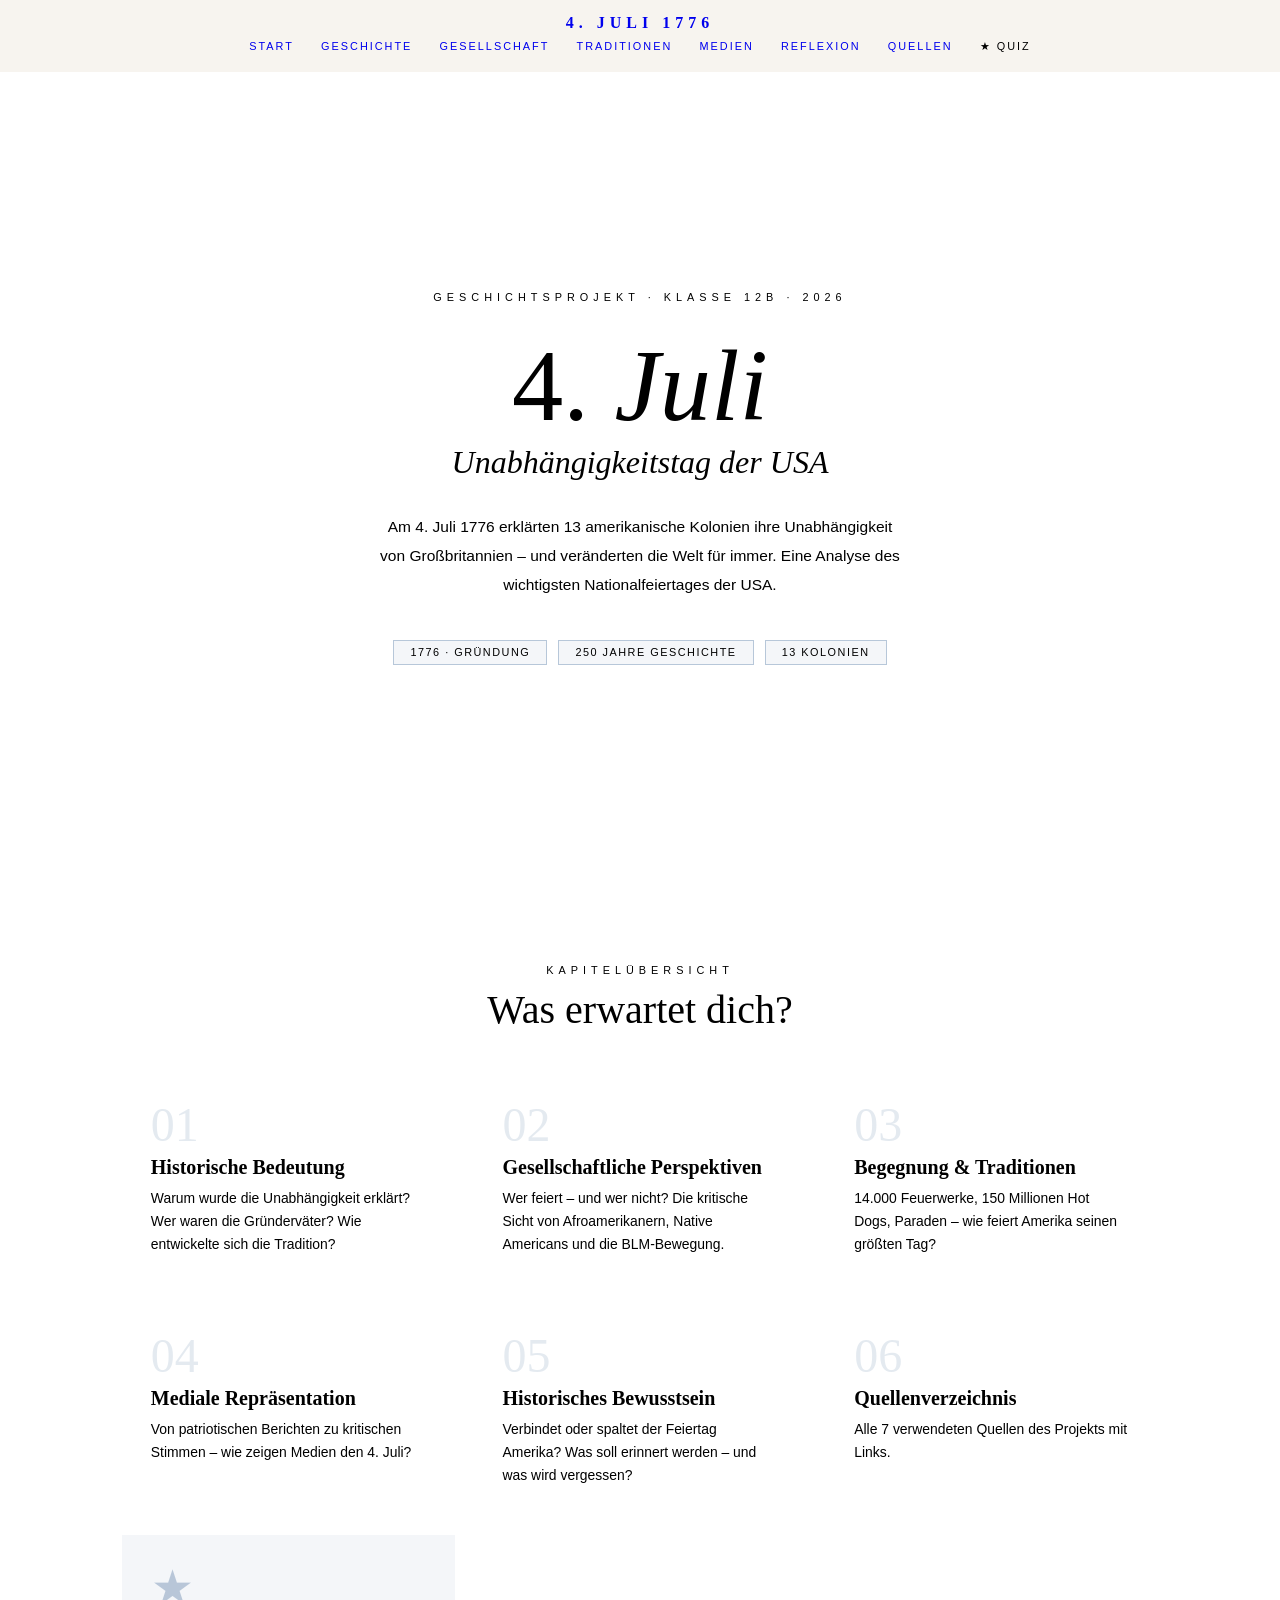
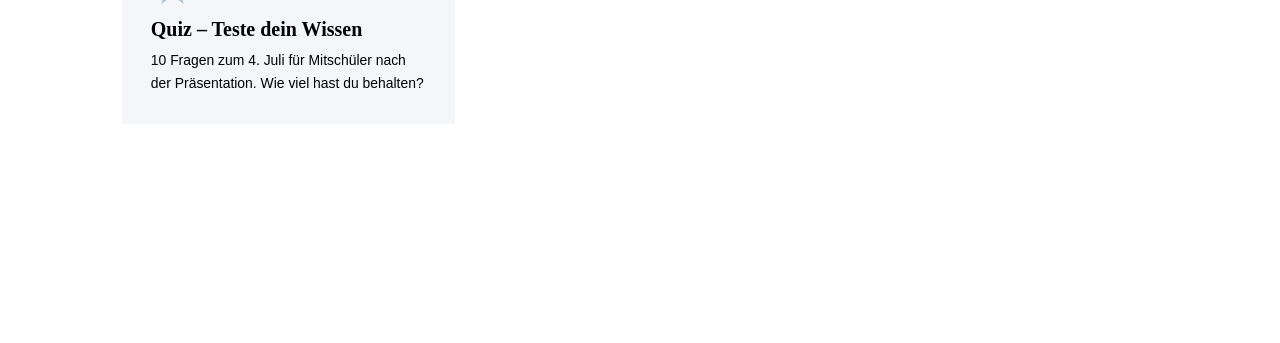
==== commit 2500a398: "Update index.html" ====
--- a/index.html
+++ b/index.html
@@ -9,16 +9,13 @@
 <style>
 
 :root {
-–hintergrund: #F5F1E8;
-–flaeche:     #EDE8DC;
-–rahmen:      #D5CFC0;
-–text:        #16140F;
-–grau:        #6E6555;
-–blau:        #1E4A82;
-–blau-hell:   #2D5FA0;
-–rot:         #8B2E20;
-–gold:        #B8952A;
-–hero-bg:     #0D1B2E;
+–hintergrund: #F7F4EE;
+–flaeche:     #EEEAE0;
+–rahmen:      #D8D2C4;
+–text:        #1A1814;
+–grau:        #7A7060;
+–blau:        #2D5A8E;
+–rot:         #8E3A2D;
 }
 
 *, *::before, *::after { margin: 0; padding: 0; box-sizing: border-box; }
@@ -30,29 +27,26 @@
 overflow-x: hidden;
 }
 
-/* ===== NAVIGATION ===== */
 .navigation {
 position: fixed;
 top: 0; left: 0; right: 0;
 z-index: 100;
-background: rgba(245,241,232,0.97);
-backdrop-filter: blur(20px);
--webkit-backdrop-filter: blur(20px);
+background: rgba(247,244,238,0.93);
+backdrop-filter: blur(14px);
 border-bottom: 1px solid var(–rahmen);
-height: 68px;
+height: 72px;
 display: flex;
 flex-direction: column;
 align-items: center;
 justify-content: center;
-gap: 3px;
-box-shadow: 0 1px 24px rgba(0,0,0,0.07);
+gap: 4px;
 }
 
 .logo {
 font-family: ‘Cormorant Garamond’, serif;
-font-size: 0.95rem;
-font-weight: 700;
-letter-spacing: 6px;
+font-size: 1rem;
+font-weight: 600;
+letter-spacing: 5px;
 text-transform: uppercase;
 color: var(–text);
 text-decoration: none;
@@ -67,261 +61,212 @@
 }
 
 .nav-links a {
-font-size: 0.63rem;
+font-size: 0.68rem;
 letter-spacing: 2px;
 text-transform: uppercase;
 color: var(–grau);
 text-decoration: none;
-padding: 0.2rem 0.75rem;
+padding: 0.25rem 0.85rem;
 border-bottom: 1.5px solid transparent;
 transition: color 0.2s, border-color 0.2s;
 display: block;
 }
 
-.nav-links a:hover,
-.nav-links a.aktiv-link {
+.nav-links a:hover {
 color: var(–blau);
 border-bottom-color: var(–blau);
 }
 
-/* ===== SEITENÜBERGÄNGE ===== */
 .seite {
 display: none;
 min-height: 100vh;
-padding-top: 68px;
-}
-
-.seite.aktiv {
-display: block;
-animation: seitenEin 0.45s cubic-bezier(0.22, 1, 0.36, 1) both;
-}
-
-@keyframes seitenEin {
-from { opacity: 0; transform: translateY(22px); }
+padding-top: 72px;
+animation: einblenden 0.5s ease both;
+}
+
+.seite:first-of-type { display: block; }
+.seite:target { display: block; }
+.seite:target ~ .seite:first-of-type { display: none; }
+
+@keyframes einblenden {
+from { opacity: 0; transform: translateY(14px); }
 to   { opacity: 1; transform: translateY(0); }
 }
 
-/* ===== HERO / STARTBEREICH ===== */
 .startbereich {
-min-height: calc(100vh - 68px);
+min-height: calc(100vh - 72px);
 display: flex;
 flex-direction: column;
 align-items: center;
 justify-content: center;
 text-align: center;
-padding: 5rem 2rem 6rem;
-background: var(–hero-bg);
-position: relative;
-overflow: hidden;
-}
-
-.startbereich::before {
-content: ‘’;
-position: absolute;
-inset: 0;
-background-image:
-radial-gradient(1px 1px at 15% 20%, rgba(255,255,255,0.55) 0%, transparent 100%),
-radial-gradient(1.5px 1.5px at 40% 35%, rgba(255,255,255,0.4) 0%, transparent 100%),
-radial-gradient(1px 1px at 70% 15%, rgba(255,255,255,0.65) 0%, transparent 100%),
-radial-gradient(1px 1px at 85% 45%, rgba(255,255,255,0.5) 0%, transparent 100%),
-radial-gradient(1.5px 1.5px at 25% 60%, rgba(255,255,255,0.35) 0%, transparent 100%),
-radial-gradient(1px 1px at 55% 70%, rgba(255,255,255,0.6) 0%, transparent 100%),
-radial-gradient(1px 1px at 90% 80%, rgba(255,255,255,0.4) 0%, transparent 100%),
-radial-gradient(1px 1px at 10% 85%, rgba(255,255,255,0.45) 0%, transparent 100%),
-radial-gradient(1.5px 1.5px at 60% 90%, rgba(255,255,255,0.3) 0%, transparent 100%),
-radial-gradient(1px 1px at 35% 5%, rgba(255,255,255,0.6) 0%, transparent 100%),
-radial-gradient(1px 1px at 78% 55%, rgba(255,255,255,0.35) 0%, transparent 100%),
-radial-gradient(1px 1px at 48% 48%, rgba(255,255,255,0.25) 0%, transparent 100%);
-pointer-events: none;
-}
-
-.startbereich::after {
-content: ‘’;
-position: absolute;
-bottom: 0; left: 0; right: 0;
-height: 220px;
-background: linear-gradient(to top, var(–hero-bg), transparent);
-pointer-events: none;
-}
-
-.startbereich > * { position: relative; z-index: 1; }
+padding: 4rem 2rem 5rem;
+}
 
 .kleiner-text {
-font-size: 0.62rem;
-letter-spacing: 6px;
+font-size: 0.68rem;
+letter-spacing: 5px;
 text-transform: uppercase;
-color: var(–gold);
-margin-bottom: 2rem;
-animation: seitenEin 0.6s 0.1s both;
-opacity: 0.9;
+color: var(–blau);
+margin-bottom: 1.8rem;
 }
 
 .haupttitel {
 font-family: ‘Cormorant Garamond’, serif;
-font-size: clamp(4.5rem, 11vw, 9rem);
+font-size: clamp(3rem, 8vw, 6.5rem);
 font-weight: 300;
-line-height: 0.95;
-color: rgba(255,255,255,0.93);
-margin-bottom: 0.5rem;
-animation: seitenEin 0.7s 0.2s both;
+line-height: 1.05;
+color: var(–text);
+margin-bottom: 0.3rem;
 }
 
 .haupttitel em {
 font-style: italic;
-color: var(–gold);
+color: var(–blau);
 }
 
 .untertitel {
 font-family: ‘Cormorant Garamond’, serif;
-font-size: clamp(1.1rem, 2.5vw, 1.8rem);
+font-size: clamp(1.2rem, 3vw, 2rem);
 font-style: italic;
-color: rgba(255,255,255,0.48);
+color: var(–grau);
+margin-bottom: 2rem;
+}
+
+.einleitung {
+max-width: 520px;
+font-size: 0.97rem;
+color: var(–grau);
+line-height: 1.85;
+font-weight: 300;
 margin-bottom: 2.5rem;
-animation: seitenEin 0.7s 0.3s both;
-}
-
-.einleitung {
-max-width: 500px;
-font-size: 0.95rem;
-color: rgba(255,255,255,0.45);
-line-height: 1.95;
-font-weight: 300;
-margin-bottom: 3rem;
-animation: seitenEin 0.7s 0.4s both;
 }
 
 .info-punkte {
 display: flex;
 flex-wrap: wrap;
-gap: 0.65rem;
+gap: 0.7rem;
 justify-content: center;
-animation: seitenEin 0.7s 0.5s both;
 }
 
 .info-punkt {
-font-size: 0.62rem;
-letter-spacing: 2px;
+font-size: 0.68rem;
+letter-spacing: 1.5px;
 text-transform: uppercase;
-color: var(–gold);
-border: 1px solid rgba(184,149,42,0.35);
-padding: 0.4rem 1.1rem;
-background: rgba(184,149,42,0.08);
-}
-
-/* ===== KAPITELKARTEN ===== */
+color: var(–blau);
+border: 1px solid rgba(45,90,142,0.3);
+padding: 0.35rem 1rem;
+background: rgba(45,90,142,0.05);
+}
+
 .karten-bereich {
-padding: 5rem 2rem 6rem;
-max-width: 1120px;
+padding: 4rem 2rem 6rem;
+max-width: 1100px;
 margin: 0 auto;
 }
 
 .bereich-label {
-font-size: 0.62rem;
-letter-spacing: 6px;
+font-size: 0.68rem;
+letter-spacing: 5px;
 text-transform: uppercase;
 color: var(–blau);
 text-align: center;
-margin-bottom: 0.5rem;
+margin-bottom: 0.6rem;
 }
 
 .bereich-titel {
 font-family: ‘Cormorant Garamond’, serif;
-font-size: clamp(1.8rem, 4vw, 2.8rem);
+font-size: clamp(1.6rem, 4vw, 2.5rem);
 font-weight: 400;
 text-align: center;
-margin-bottom: 3rem;
+margin-bottom: 2.5rem;
 }
 
 .karten-raster {
 display: grid;
-grid-template-columns: repeat(auto-fit, minmax(260px, 1fr));
-gap: 1px;
-background: var(–rahmen);
-border: 1px solid var(–rahmen);
+grid-template-columns: repeat(auto-fit, minmax(250px, 1fr));
+gap: 1.2rem;
 }
 
 .karte {
 background: var(–hintergrund);
-padding: 2rem;
+border: 1px solid var(–rahmen);
+padding: 1.8rem;
 text-decoration: none;
 color: inherit;
 display: block;
 position: relative;
 overflow: hidden;
-transition: background 0.3s ease;
-}
-
-.karte::before {
+transition: transform 0.3s ease, box-shadow 0.3s ease, border-color 0.25s;
+}
+
+.karte::after {
 content: ‘’;
 position: absolute;
-top: 0; left: 0;
-width: 3px; height: 0;
+bottom: 0; left: 0; right: 0;
+height: 2px;
 background: var(–blau);
-transition: height 0.35s cubic-bezier(0.22,1,0.36,1);
-}
-
-.karte:hover { background: var(–flaeche); }
-.karte:hover::before { height: 100%; }
+transform: scaleX(0);
+transform-origin: left;
+transition: transform 0.35s ease;
+}
+
+.karte:hover { transform: translateY(-4px); box-shadow: 0 12px 32px rgba(0,0,0,0.07); border-color: rgba(45,90,142,0.25); }
+.karte:hover::after { transform: scaleX(1); }
 
 .karte-nummer {
 font-family: ‘Cormorant Garamond’, serif;
-font-size: 3.5rem;
+font-size: 3rem;
 font-weight: 300;
-color: rgba(30,74,130,0.1);
+color: rgba(45,90,142,0.13);
 line-height: 1;
-margin-bottom: 0.3rem;
-transition: color 0.3s;
-}
-
-.karte:hover .karte-nummer { color: rgba(30,74,130,0.18); }
+margin-bottom: 0.4rem;
+}
 
 .karte-titel {
 font-family: ‘Cormorant Garamond’, serif;
-font-size: 1.2rem;
+font-size: 1.25rem;
 font-weight: 600;
-margin-bottom: 0.6rem;
+margin-bottom: 0.5rem;
 }
 
 .karte-beschreibung {
-font-size: 0.84rem;
+font-size: 0.87rem;
 color: var(–grau);
-line-height: 1.7;
+line-height: 1.65;
 font-weight: 300;
 }
 
 .pfeil {
 position: absolute;
-top: 2rem; right: 2rem;
+top: 1.8rem; right: 1.8rem;
 color: var(–blau);
 opacity: 0;
-transform: translate(-6px, 2px);
+transform: translateX(-4px);
 transition: opacity 0.25s, transform 0.25s;
-font-size: 1.1rem;
-}
-
-.karte:hover .pfeil { opacity: 1; transform: translate(0, 0); }
-
-/* ===== SEITENHEADER ===== */
+}
+
+.karte:hover .pfeil { opacity: 1; transform: translateX(0); }
+
 .seitenheader {
-padding: 5rem 2rem 3rem;
+padding: 4rem 2rem 2.5rem;
 text-align: center;
-background: linear-gradient(180deg, var(–flaeche) 0%, var(–hintergrund) 100%);
 border-bottom: 1px solid var(–rahmen);
 }
 
 .seitenheader .klein {
-font-size: 0.62rem;
-letter-spacing: 6px;
+font-size: 0.68rem;
+letter-spacing: 5px;
 text-transform: uppercase;
 color: var(–blau);
-margin-bottom: 1rem;
+margin-bottom: 0.8rem;
 }
 
 .seitenheader h1 {
 font-family: ‘Cormorant Garamond’, serif;
-font-size: clamp(2.2rem, 5vw, 3.6rem);
+font-size: clamp(2rem, 5vw, 3.2rem);
 font-weight: 400;
-margin-bottom: 0.7rem;
+margin-bottom: 0.5rem;
 }
 
 .seitenheader .intro {
@@ -331,79 +276,57 @@
 color: var(–grau);
 max-width: 540px;
 margin: 0 auto;
-line-height: 1.75;
+line-height: 1.7;
 }
 
 .linie {
-width: 40px;
-height: 2px;
-background: linear-gradient(to right, var(–blau), var(–rot));
-margin: 1.5rem auto 0;
-}
-
-/* ===== INHALT ===== */
+width: 44px;
+height: 1.5px;
+background: var(–blau);
+margin: 1.2rem auto 0;
+}
+
 .inhalt {
 max-width: 800px;
 margin: 0 auto;
-padding: 4rem 2rem 5rem;
-}
-
-.abschnitt { margin-bottom: 3.5rem; }
+padding: 3.5rem 2rem 5rem;
+}
+
+.abschnitt { margin-bottom: 3rem; }
 
 .abschnitt h3 {
 font-family: ‘Cormorant Garamond’, serif;
-font-size: 1.65rem;
+font-size: 1.55rem;
 font-weight: 600;
-margin-bottom: 1rem;
-padding-bottom: 0.6rem;
+margin-bottom: 0.9rem;
+padding-bottom: 0.5rem;
 border-bottom: 1px solid var(–rahmen);
-position: relative;
-}
-
-.abschnitt h3::after {
-content: ‘’;
-position: absolute;
-bottom: -1px; left: 0;
-width: 40px; height: 2px;
-background: var(–blau);
 }
 
 .abschnitt p {
 font-size: 0.97rem;
-line-height: 1.95;
+line-height: 1.9;
 font-weight: 300;
 margin-bottom: 0.9rem;
 }
 
 .zitat {
-border-left: 3px solid var(–blau);
-padding: 1.2rem 1.8rem;
-margin: 2rem 0;
+border-left: 2.5px solid var(–blau);
+padding: 1rem 1.5rem;
+margin: 1.5rem 0;
 background: var(–flaeche);
-position: relative;
-}
-
-.zitat::before {
-content: ‘C’;
-font-family: ‘Cormorant Garamond’, serif;
-font-size: 4rem;
-color: rgba(30,74,130,0.12);
-position: absolute;
-top: -0.5rem; left: 0.8rem;
-line-height: 1;
-pointer-events: none;
 }
 
 .zitat p {
 font-family: ‘Cormorant Garamond’, serif;
-font-size: 1.15rem;
+font-size: 1.1rem;
 font-style: italic;
-margin-bottom: 0.4rem !important;
+margin-bottom: 0.3rem !important;
 }
 
 .zitat .quelle-text {
-font-size: 0.7rem;
-letter-spacing: 1.5px;
+font-size: 0.72rem;
+letter-spacing: 1px;
 text-transform: uppercase;
 color: var(–blau);
 }
@@ -411,153 +334,108 @@
 .fakten {
 display: grid;
 grid-template-columns: repeat(auto-fit, minmax(140px, 1fr));
-gap: 1px;
+gap: 1rem;
 margin: 1.5rem 0;
-background: var(–rahmen);
-border: 1px solid var(–rahmen);
 }
 
 .fakt {
 background: var(–flaeche);
-padding: 1.5rem 1.2rem;
+border: 1px solid var(–rahmen);
+padding: 1.2rem;
 text-align: center;
-transition: background 0.2s;
-}
-
-.fakt:hover { background: var(–hintergrund); }
+transition: transform 0.25s;
+}
+
+.fakt:hover { transform: translateY(-3px); }
 
 .fakt-zahl {
 font-family: ‘Cormorant Garamond’, serif;
-font-size: 2.2rem;
+font-size: 2rem;
 font-weight: 700;
 color: var(–blau);
 line-height: 1;
-margin-bottom: 0.4rem;
+margin-bottom: 0.3rem;
 }
 
 .fakt-text {
-font-size: 0.65rem;
-letter-spacing: 1.5px;
+font-size: 0.7rem;
+letter-spacing: 1px;
 text-transform: uppercase;
 color: var(–grau);
 }
 
-.liste { list-style: none; margin: 1.2rem 0; }
+.liste { list-style: none; margin: 1rem 0; }
 
 .liste li {
-padding: 0.65rem 0 0.65rem 1.4rem;
+padding: 0.55rem 0 0.55rem 1.2rem;
 position: relative;
 font-size: 0.94rem;
-line-height: 1.8;
+line-height: 1.75;
 font-weight: 300;
 border-bottom: 1px solid var(–rahmen);
-transition: padding-left 0.2s;
-}
-
-.liste li:hover { padding-left: 1.8rem; }
+}
+
 .liste li::before { content: ‘—’; position: absolute; left: 0; color: var(–blau); }
 
 .zwei-spalten {
 display: grid;
 grid-template-columns: 1fr 1fr;
-gap: 1px;
+gap: 1.2rem;
 margin: 1.5rem 0;
-background: var(–rahmen);
-border: 1px solid var(–rahmen);
 }
 
 @media (max-width: 580px) { .zwei-spalten { grid-template-columns: 1fr; } }
 
-.spalte { background: var(–flaeche); padding: 1.5rem; }
+.spalte { background: var(–flaeche); border: 1px solid var(–rahmen); padding: 1.4rem; }
 
 .spalte h4 {
 font-family: ‘Cormorant Garamond’, serif;
-font-size: 1.1rem;
+font-size: 1.05rem;
 font-weight: 600;
-margin-bottom: 0.7rem;
-}
-
-.spalte p { font-size: 0.88rem; color: var(–grau); line-height: 1.75; font-weight: 300; }
+margin-bottom: 0.6rem;
+}
+
+.spalte p { font-size: 0.88rem; color: var(–grau); line-height: 1.7; font-weight: 300; }
 
 .personen {
 display: grid;
 grid-template-columns: repeat(auto-fit, minmax(160px, 1fr));
-gap: 1px;
+gap: 1rem;
 margin: 1.5rem 0;
-background: var(–rahmen);
-border: 1px solid var(–rahmen);
-}
-
-.person {
-background: var(–flaeche);
-padding: 1.5rem;
-text-align: center;
-transition: background 0.2s;
-}
-
-.person:hover { background: var(–hintergrund); }
+}
+
+.person { background: var(–flaeche); border: 1px solid var(–rahmen); padding: 1.3rem; text-align: center; }
 
 .person-kreis {
-width: 54px; height: 54px;
+width: 52px; height: 52px;
 border-radius: 50%;
 background: linear-gradient(135deg, var(–blau), var(–rot));
 display: flex; align-items: center; justify-content: center;
 font-family: ‘Cormorant Garamond’, serif;
-font-size: 1.1rem; font-weight: 700; color: white;
-margin: 0 auto 0.9rem;
-box-shadow: 0 4px 16px rgba(30,74,130,0.25);
+font-size: 1.15rem; font-weight: 700; color: white;
+margin: 0 auto 0.8rem;
 }
 
 .person-name { font-family: ‘Cormorant Garamond’, serif; font-size: 1rem; font-weight: 600; margin-bottom: 0.3rem; }
-.person-beschreibung { font-size: 0.76rem; color: var(–grau); line-height: 1.55; font-weight: 300; }
-
-/* Zeitstrahl */
-.zeitstrahl { padding: 0.5rem 0 0.5rem 1rem; position: relative; }
-
-.zeitstrahl::before {
-content: ‘’;
-position: absolute;
-left: 1.85rem; top: 0; bottom: 0;
-width: 1px;
-background: linear-gradient(to bottom, var(–blau), rgba(30,74,130,0.1));
-}
+.person-beschreibung { font-size: 0.78rem; color: var(–grau); line-height: 1.5; font-weight: 300; }
+
+.zeitstrahl { padding: 0.5rem 0; }
 
 .zeiteintrag {
 display: flex;
 gap: 1.5rem;
-padding: 1rem 0;
+padding: 0.9rem 0;
+border-bottom: 1px solid var(–rahmen);
 align-items: flex-start;
-position: relative;
-}
-
-.zeiteintrag::before {
-content: ‘’;
-position: absolute;
-left: 0.7rem; top: 1.35rem;
-width: 11px; height: 11px;
-border-radius: 50%;
-background: var(–blau);
-border: 2px solid var(–hintergrund);
-box-shadow: 0 0 0 1px var(–blau);
-z-index: 1;
-}
-
-.jahr {
-font-family: ‘Cormorant Garamond’, serif;
-font-size: 1.1rem;
-font-weight: 700;
-color: var(–blau);
-min-width: 60px;
-padding-top: 2px;
-}
-
-.jahres-text { font-size: 0.92rem; line-height: 1.8; font-weight: 300; padding-top: 2px; }
-
-/* Navigation zwischen Seiten */
+}
+
+.jahr { font-family: ‘Cormorant Garamond’, serif; font-size: 1.25rem; font-weight: 700; color: var(–blau); min-width: 55px; }
+.jahres-text { font-size: 0.92rem; line-height: 1.75; font-weight: 300; padding-top: 2px; }
+
 .seiten-nav {
 max-width: 800px;
 margin: 0 auto;
-padding: 2.5rem 2rem;
+padding: 2rem;
 border-top: 1px solid var(–rahmen);
 display: flex;
 justify-content: space-between;
@@ -569,39 +447,30 @@
 display: inline-block;
 border: 1px solid var(–rahmen);
 color: var(–grau);
-padding: 0.6rem 1.5rem;
+padding: 0.55rem 1.3rem;
 font-family: ‘DM Sans’, sans-serif;
-font-size: 0.65rem;
-letter-spacing: 2.5px;
+font-size: 0.68rem;
+letter-spacing: 2px;
 text-transform: uppercase;
 text-decoration: none;
-transition: color 0.2s, border-color 0.2s, background 0.2s;
+transition: background 0.2s, color 0.2s, border-color 0.2s;
 }
 
 .nav-button:hover { background: var(–blau); border-color: var(–blau); color: white; }
 
-/* Quellen */
 .quellen-liste { list-style: none; }
 
 .quelle-eintrag {
 display: flex;
-gap: 1.5rem;
-padding: 1.6rem 0;
+gap: 1.4rem;
+padding: 1.4rem 0;
 border-bottom: 1px solid var(–rahmen);
 align-items: flex-start;
 }
 
-.quelle-nummer {
-font-family: ‘Cormorant Garamond’, serif;
-font-size: 1.8rem;
-font-weight: 300;
-color: rgba(30,74,130,0.18);
-min-width: 30px;
-line-height: 1;
-}
-
-.quelle-inhalt h4 { font-family: ‘Cormorant Garamond’, serif; font-size: 1.05rem; font-weight: 600; margin-bottom: 0.3rem; }
-.quelle-inhalt p { font-size: 0.85rem; color: var(–grau); line-height: 1.65; margin-bottom: 0.4rem; }
+.quelle-nummer { font-family: ‘Cormorant Garamond’, serif; font-size: 1.5rem; font-weight: 300; color: rgba(45,90,142,0.2); min-width: 30px; line-height: 1; }
+.quelle-inhalt h4 { font-family: ‘Cormorant Garamond’, serif; font-size: 1.05rem; font-weight: 600; margin-bottom: 0.25rem; }
+.quelle-inhalt p { font-size: 0.85rem; color: var(–grau); line-height: 1.6; margin-bottom: 0.35rem; }
 .quelle-link { font-size: 0.74rem; color: var(–blau); text-decoration: none; word-break: break-all; }
 .quelle-link:hover { text-decoration: underline; }
 
@@ -616,12 +485,12 @@
 display: flex;
 align-items: center;
 gap: 1rem;
-margin-bottom: 3rem;
+margin-bottom: 2.5rem;
 }
 
 .fortschritt-balken {
 flex: 1;
-height: 2px;
+height: 3px;
 background: var(–rahmen);
 position: relative;
 overflow: hidden;
@@ -629,13 +498,13 @@
 
 .fortschritt-fill {
 height: 100%;
-background: linear-gradient(to right, var(–blau), var(–blau-hell));
-transition: width 0.6s cubic-bezier(0.22, 1, 0.36, 1);
+background: var(–blau);
+transition: width 0.5s ease;
 width: 0%;
 }
 
 .fortschritt-text {
-font-size: 0.68rem;
+font-size: 0.72rem;
 letter-spacing: 2px;
 text-transform: uppercase;
 color: var(–grau);
@@ -644,45 +513,44 @@
 
 .quiz-frage-block {
 display: none;
-animation: seitenEin 0.4s cubic-bezier(0.22, 1, 0.36, 1) both;
+animation: einblenden 0.4s ease both;
 }
 
 .quiz-frage-block.aktiv { display: block; }
 
 .frage-nummer {
 font-family: ‘Cormorant Garamond’, serif;
-font-size: 0.75rem;
+font-size: 0.8rem;
 font-weight: 600;
 letter-spacing: 4px;
 text-transform: uppercase;
 color: var(–blau);
-margin-bottom: 1rem;
-opacity: 0.7;
+margin-bottom: 0.8rem;
 }
 
 .frage-text {
 font-family: ‘Cormorant Garamond’, serif;
-font-size: clamp(1.4rem, 3vw, 1.85rem);
+font-size: clamp(1.3rem, 3vw, 1.75rem);
 font-weight: 400;
 line-height: 1.4;
-margin-bottom: 2.2rem;
+margin-bottom: 2rem;
 color: var(–text);
 }
 
 .antwort-liste {
 display: flex;
 flex-direction: column;
-gap: 0.65rem;
+gap: 0.7rem;
 margin-bottom: 2rem;
 }
 
 .antwort-btn {
 background: var(–hintergrund);
 border: 1px solid var(–rahmen);
-padding: 1.05rem 1.4rem;
+padding: 1rem 1.4rem;
 text-align: left;
 font-family: ‘DM Sans’, sans-serif;
-font-size: 0.93rem;
+font-size: 0.95rem;
 font-weight: 300;
 color: var(–text);
 cursor: pointer;
@@ -696,7 +564,7 @@
 .antwort-btn:hover:not(:disabled) {
 background: var(–flaeche);
 border-color: var(–blau);
-transform: translateX(5px);
+transform: translateX(4px);
 }
 
 .antwort-btn .buchstabe {
@@ -705,26 +573,25 @@
 font-weight: 700;
 color: var(–blau);
 min-width: 22px;
-opacity: 0.45;
-flex-shrink: 0;
+opacity: 0.5;
 }
 
 .antwort-btn.richtig {
-background: rgba(30, 120, 55, 0.07);
+background: rgba(45, 142, 60, 0.08);
 border-color: #2D8E3C;
-color: #1a5022;
+color: #1a5c22;
 }
 .antwort-btn.richtig .buchstabe { color: #2D8E3C; opacity: 1; }
 
 .antwort-btn.falsch {
-background: rgba(139, 46, 32, 0.07);
+background: rgba(142, 58, 45, 0.08);
 border-color: var(–rot);
-color: #5c1a12;
+color: #5c1a1a;
 }
 .antwort-btn.falsch .buchstabe { color: var(–rot); opacity: 1; }
 
 .antwort-btn.korrekt-markiert {
-background: rgba(30, 120, 55, 0.04);
+background: rgba(45, 142, 60, 0.05);
 border-color: #2D8E3C;
 border-style: dashed;
 }
@@ -732,85 +599,84 @@
 .erklaerung {
 display: none;
 background: var(–flaeche);
-border-left: 3px solid var(–blau);
-padding: 1.1rem 1.6rem;
+border-left: 2.5px solid var(–blau);
+padding: 1rem 1.5rem;
 margin-bottom: 2rem;
 font-size: 0.9rem;
-line-height: 1.8;
+line-height: 1.75;
 color: var(–grau);
 font-weight: 300;
-animation: seitenEin 0.35s ease both;
+animation: einblenden 0.3s ease both;
 }
 
 .erklaerung.sichtbar { display: block; }
+
 .erklaerung strong { color: var(–text); font-weight: 500; }
 
 .weiter-btn {
 background: var(–blau);
-border: none;
+border: 1px solid var(–blau);
 color: white;
-padding: 0.8rem 2.2rem;
+padding: 0.75rem 2rem;
 font-family: ‘DM Sans’, sans-serif;
-font-size: 0.72rem;
-letter-spacing: 3px;
+font-size: 0.75rem;
+letter-spacing: 2.5px;
 text-transform: uppercase;
 cursor: pointer;
 transition: background 0.2s, transform 0.15s;
 display: none;
 }
 
-.weiter-btn:hover { background: #132f55; transform: translateY(-2px); }
+.weiter-btn:hover { background: #1e3f66; transform: translateY(-1px); }
 .weiter-btn.sichtbar { display: inline-block; }
 
 /* Ergebnis */
 .quiz-ergebnis {
 display: none;
 text-align: center;
-padding: 2rem 0;
-animation: seitenEin 0.5s ease both;
+animation: einblenden 0.5s ease both;
 }
 
 .quiz-ergebnis.sichtbar { display: block; }
 
 .ergebnis-kreis {
-width: 130px; height: 130px;
+width: 120px; height: 120px;
 border-radius: 50%;
-background: linear-gradient(135deg, var(–blau), #132f55);
+background: linear-gradient(135deg, var(–blau), #1e3f66);
 display: flex;
 flex-direction: column;
 align-items: center;
 justify-content: center;
-margin: 0 auto 2.5rem;
-box-shadow: 0 8px 40px rgba(30,74,130,0.35);
+margin: 0 auto 2rem;
 }
 
 .ergebnis-zahl {
 font-family: ‘Cormorant Garamond’, serif;
-font-size: 3.2rem;
+font-size: 2.8rem;
 font-weight: 700;
 color: white;
 line-height: 1;
 }
 
 .ergebnis-von {
-font-size: 0.62rem;
-letter-spacing: 2.5px;
+font-size: 0.65rem;
+letter-spacing: 2px;
 text-transform: uppercase;
-color: rgba(255,255,255,0.6);
+color: rgba(255,255,255,0.7);
 }
 
 .ergebnis-titel {
 font-family: ‘Cormorant Garamond’, serif;
-font-size: 2.2rem;
+font-size: 2rem;
 font-weight: 400;
-margin-bottom: 0.7rem;
+margin-bottom: 0.6rem;
 }
 
 .ergebnis-beschreibung {
 font-size: 0.95rem;
 color: var(–grau);
 font-weight: 300;
-line-height: 1.85;
+line-height: 1.8;
 max-width: 440px;
 margin: 0 auto 2.5rem;
 }
@@ -825,78 +691,60 @@
 .ergebnis-detail {
 display: grid;
 grid-template-columns: repeat(3, 1fr);
-gap: 1px;
-margin: 2.5rem 0;
+gap: 1rem;
+margin: 2rem 0;
 text-align: center;
-background: var(–rahmen);
-border: 1px solid var(–rahmen);
 }
 
 .detail-box {
 background: var(–flaeche);
-padding: 1.4rem;
+border: 1px solid var(–rahmen);
+padding: 1.2rem;
 }
 
 .detail-zahl {
 font-family: ‘Cormorant Garamond’, serif;
-font-size: 2.2rem;
+font-size: 2rem;
 font-weight: 700;
 line-height: 1;
 margin-bottom: 0.3rem;
 }
 
 .detail-label {
-font-size: 0.64rem;
-letter-spacing: 2px;
+font-size: 0.68rem;
+letter-spacing: 1.5px;
 text-transform: uppercase;
 color: var(–grau);
 }
 
-/* Quiz Banner */
 .quiz-banner {
-background: var(–hero-bg);
-padding: 4rem 2rem;
+background: linear-gradient(135deg, var(–blau), #1e3f66);
+padding: 3rem 2rem;
 text-align: center;
-position: relative;
-overflow: hidden;
-}
-
-.quiz-banner::before {
-content: ‘’;
-position: absolute;
-inset: 0;
-background-image:
-radial-gradient(1px 1px at 20% 30%, rgba(255,255,255,0.4) 0%, transparent 100%),
-radial-gradient(1px 1px at 65% 20%, rgba(255,255,255,0.5) 0%, transparent 100%),
-radial-gradient(1px 1px at 80% 65%, rgba(255,255,255,0.35) 0%, transparent 100%),
-radial-gradient(1.5px 1.5px at 45% 75%, rgba(255,255,255,0.3) 0%, transparent 100%);
-pointer-events: none;
-}
-
-.quiz-banner > * { position: relative; z-index: 1; }
+margin-bottom: 0;
+}
 
 .quiz-banner-titel {
 font-family: ‘Cormorant Garamond’, serif;
-font-size: clamp(2rem, 5vw, 3.2rem);
+font-size: clamp(1.8rem, 4vw, 2.8rem);
 font-weight: 400;
 color: white;
 margin-bottom: 0.5rem;
 }
 
 .quiz-banner-sub {
-font-size: 0.75rem;
-letter-spacing: 4px;
+font-size: 0.82rem;
+letter-spacing: 3px;
 text-transform: uppercase;
-color: var(–gold);
-opacity: 0.8;
-margin-bottom: 2.5rem;
+color: rgba(255,255,255,0.65);
+margin-bottom: 2rem;
 }
 
 .quiz-start-btn {
 background: white;
 border: none;
 color: var(–blau);
-padding: 1rem 3rem;
+padding: 0.9rem 2.5rem;
 font-family: ‘DM Sans’, sans-serif;
 font-size: 0.78rem;
 font-weight: 500;
@@ -906,26 +754,26 @@
 transition: transform 0.2s, box-shadow 0.2s;
 }
 
-.quiz-start-btn:hover { transform: translateY(-3px); box-shadow: 0 10px 30px rgba(0,0,0,0.25); }
+.quiz-start-btn:hover { transform: translateY(-2px); box-shadow: 0 8px 24px rgba(0,0,0,0.2); }
 
 .quiz-intro { display: block; }
 .quiz-fragen { display: none; }
 
 /* PDF-Button */
 .pdf-btn {
-background: #132f55;
+background: #1a3a5c;
 border: none;
 color: white;
-padding: 0.8rem 2.2rem;
+padding: 0.75rem 2rem;
 font-family: ‘DM Sans’, sans-serif;
-font-size: 0.72rem;
+font-size: 0.75rem;
 font-weight: 500;
-letter-spacing: 3px;
+letter-spacing: 2.5px;
 text-transform: uppercase;
 cursor: pointer;
 transition: background 0.2s, transform 0.15s;
 }
-.pdf-btn:hover { background: #0c1e38; transform: translateY(-2px); }
+.pdf-btn:hover { background: #0f2338; transform: translateY(-1px); }
 
 /* Druck-Styles */
 @media print {
@@ -941,7 +789,7 @@
 }
 
 .pdf-kopf {
-border-bottom: 2px solid #1E4A82;
+border-bottom: 2px solid #2D5A8E;
 padding-bottom: 20px;
 margin-bottom: 30px;
 }
@@ -949,7 +797,7 @@
 font-size: 10px;
 letter-spacing: 4px;
 text-transform: uppercase;
-color: #1E4A82;
+color: #2D5A8E;
 margin-bottom: 6px;
 font-family: Arial, sans-serif;
 }
@@ -975,7 +823,7 @@
 .pdf-kreis {
 width: 90px; height: 90px;
 border-radius: 50%;
-background: #1E4A82;
+background: #2D5A8E;
 display: flex;
 flex-direction: column;
 align-items: center;
@@ -1000,7 +848,7 @@
 .pdf-stat-zahl { font-size: 24px; font-weight: bold; font-family: Georgia, serif; }
 .pdf-stat-label { font-size: 10px; text-transform: uppercase; letter-spacing: 1px; color: #7A7060; font-family: Arial, sans-serif; margin-top: 4px; }
 .pdf-fragen-liste { margin-top: 30px; }
-.pdf-fragen-liste h3 { font-size: 14px; letter-spacing: 3px; text-transform: uppercase; color: #1E4A82; font-family: Arial, sans-serif; margin-bottom: 15px; border-bottom: 1px solid #D8D2C4; padding-bottom: 8px; }
+.pdf-fragen-liste h3 { font-size: 14px; letter-spacing: 3px; text-transform: uppercase; color: #2D5A8E; font-family: Arial, sans-serif; margin-bottom: 15px; border-bottom: 1px solid #D8D2C4; padding-bottom: 8px; }
 .pdf-frage-zeile {
 display: flex;
 align-items: flex-start;
@@ -1010,12 +858,12 @@
 font-size: 13px;
 line-height: 1.5;
 }
-.pdf-frage-nr { font-weight: bold; color: #1E4A82; min-width: 24px; font-family: Arial, sans-serif; font-size: 11px; margin-top: 2px; }
+.pdf-frage-nr { font-weight: bold; color: #2D5A8E; min-width: 24px; font-family: Arial, sans-serif; font-size: 11px; margin-top: 2px; }
 .pdf-frage-info { flex: 1; }
 .pdf-frage-ftext { margin-bottom: 3px; }
 .pdf-frage-antwort { font-size: 11px; color: #7A7060; }
 .pdf-richtig { color: #2D8E3C; font-weight: bold; }
-.pdf-falsch { color: #8B2E20; font-weight: bold; }
+.pdf-falsch { color: #8E3A2D; font-weight: bold; }
 .pdf-fuss {
 margin-top: 35px;
 padding-top: 15px;
@@ -1422,8 +1270,8 @@
 
   <div class="quiz-wrapper">
 
+```
 <!-- Intro -->
-
 <div id="quiz-intro" class="quiz-intro">
   <div style="text-align:center; padding: 2rem 0 3rem;">
     <div class="bereich-label">10 Fragen · Multiple Choice</div>
@@ -1437,7 +1285,6 @@
 </div>
 
 <!-- Fragen -->
-
 <div id="quiz-fragen" class="quiz-fragen">
 
   <div class="quiz-fortschritt">
@@ -1446,7 +1293,6 @@
   </div>
 
   <!-- Frage 1 -->
-
   <div class="quiz-frage-block" id="frage-0">
     <div class="frage-nummer">Frage 01 / 10</div>
     <div class="frage-text">In welchem Jahr wurde die amerikanische Unabhängigkeitserklärung offiziell angenommen?</div>
@@ -1463,7 +1309,6 @@
   </div>
 
   <!-- Frage 2 -->
-
   <div class="quiz-frage-block" id="frage-1">
     <div class="frage-nummer">Frage 02 / 10</div>
     <div class="frage-text">Wer schrieb den Hauptteil der Unabhängigkeitserklärung?</div>
@@ -1480,7 +1325,6 @@
   </div>
 
   <!-- Frage 3 -->
-
   <div class="quiz-frage-block" id="frage-2">
     <div class="frage-nummer">Frage 03 / 10</div>
     <div class="frage-text">Wie viele Kolonien trennten sich 1776 von Großbritannien?</div>
@@ -1497,7 +1341,6 @@
   </div>
 
   <!-- Frage 4 -->
-
   <div class="quiz-frage-block" id="frage-3">
     <div class="frage-nummer">Frage 04 / 10</div>
     <div class="frage-text">Wann wurde der 4. Juli offiziell als nationaler Feiertag der USA anerkannt?</div>
@@ -1514,7 +1357,6 @@
   </div>
 
   <!-- Frage 5 -->
-
   <div class="quiz-frage-block" id="frage-4">
     <div class="frage-nummer">Frage 05 / 10</div>
     <div class="frage-text">Was ist das wichtigste Symbol des 4. Juli in Amerika?</div>
@@ -1531,7 +1373,6 @@
   </div>
 
   <!-- Frage 6 -->
-
   <div class="quiz-frage-block" id="frage-5">
     <div class="frage-nummer">Frage 06 / 10</div>
     <div class="frage-text">Welcher afroamerikanische Redner hielt 1852 die berühmte Rede „What to the Slave is the 4th of July?"</div>
@@ -1548,7 +1389,6 @@
   </div>
 
   <!-- Frage 7 -->
-
   <div class="quiz-frage-block" id="frage-6">
     <div class="frage-nummer">Frage 07 / 10</div>
     <div class="frage-text">Wie viele Menschen unterschrieben die amerikanische Unabhängigkeitserklärung?</div>
@@ -1565,7 +1405,6 @@
   </div>
 
   <!-- Frage 8 -->
-
   <div class="quiz-frage-block" id="frage-7">
     <div class="frage-nummer">Frage 08 / 10</div>
     <div class="frage-text">Welcher Prozentsatz der Amerikaner grillt am 4. Juli?</div>
@@ -1582,7 +1421,6 @@
   </div>
 
   <!-- Frage 9 -->
-
   <div class="quiz-frage-block" id="frage-8">
     <div class="frage-nummer">Frage 09 / 10</div>
     <div class="frage-text">Welche der folgenden Gruppen sieht den 4. Juli aus einem kritischen Blickwinkel, weil die Unabhängigkeit für sie Verdrängung und Landverlust bedeutete?</div>
@@ -1599,7 +1437,6 @@
   </div>
 
   <!-- Frage 10 -->
-
   <div class="quiz-frage-block" id="frage-9">
     <div class="frage-nummer">Frage 10 / 10</div>
     <div class="frage-text">Was stellt der 4. Juli laut der Präsentation in der gesellschaftlichen Debatte dar?</div>
@@ -1618,7 +1455,6 @@
 </div>
 
 <!-- Ergebnis -->
-
 <div id="quiz-ergebnis" class="quiz-ergebnis">
   <div class="ergebnis-kreis">
     <div class="ergebnis-zahl" id="ergebnis-zahl">0</div>
@@ -1643,7 +1479,6 @@
   </div>
 
   <!-- Name eingeben für PDF -->
-
   <div style="margin: 1.5rem 0; text-align:center;">
     <label style="font-size:0.72rem; letter-spacing:2px; text-transform:uppercase; color:var(--grau); display:block; margin-bottom:0.5rem;">Dein Name für das PDF</label>
     <input type="text" id="name-eingabe" placeholder="Vorname Nachname" style="border:1px solid var(--rahmen); background:var(--flaeche); padding:0.6rem 1.2rem; font-family:'DM Sans',sans-serif; font-size:0.95rem; width:100%; max-width:300px; color:var(--text); outline:none;">
@@ -1655,14 +1490,15 @@
     <a href="#start" class="nav-button" style="display: inline-block; padding: 0.75rem 1.5rem;">← Zur Präsentation</a>
   </div>
 </div>
-
-  </div><!-- end quiz-wrapper -->
+```
+
+  </div>
 
   <div class="seiten-nav" style="max-width: 720px;">
     <a href="#quellen" class="nav-button">← Quellen</a>
     <a href="#start" class="nav-button">Zur Startseite →</a>
   </div>
-</div><!-- end #quiz .seite -->
+</div>
 
 <!-- PDF Druck-Wrapper (nur beim Drucken sichtbar) -->
 
@@ -1860,49 +1696,5 @@
 }
 </script>
 
-<script>
-function zeigeSeite(id) {
-  document.querySelectorAll('.seite').forEach(s => s.classList.remove('aktiv'));
-  const ziel = document.getElementById(id);
-  if (ziel) {
-    ziel.classList.add('aktiv');
-    window.scrollTo(0, 0);
-  }
-  // Aktiven Nav-Link hervorheben
-  document.querySelectorAll('.nav-links a').forEach(a => {
-    a.classList.toggle('aktiv-link', a.getAttribute('href') === '#' + id);
-  });
-}
-
-// Nav-Links abfangen
-document.addEventListener('click', function(e) {
-  const link = e.target.closest('a[href^="#"]');
-  if (!link) return;
-  const id = link.getAttribute('href').slice(1);
-  const ziel = document.getElementById(id);
-  if (ziel && ziel.classList.contains('seite')) {
-    e.preventDefault();
-    zeigeSeite(id);
-    history.pushState(null, '', '#' + id);
-  }
-});
-
-// Beim Laden: Hash auswerten oder erste Seite zeigen
-(function() {
-  const hash = window.location.hash.slice(1);
-  const ziel = hash ? document.getElementById(hash) : null;
-  if (ziel && ziel.classList.contains('seite')) {
-    zeigeSeite(hash);
-  } else {
-    const ersteSeite = document.querySelector('.seite');
-    if (ersteSeite) {
-      ersteSeite.classList.add('aktiv');
-      const ersterLink = document.querySelector('.nav-links a[href="#' + ersteSeite.id + '"]');
-      if (ersterLink) ersterLink.classList.add('aktiv-link');
-    }
-  }
-})();
-</script>
-
 </body>
 </html>
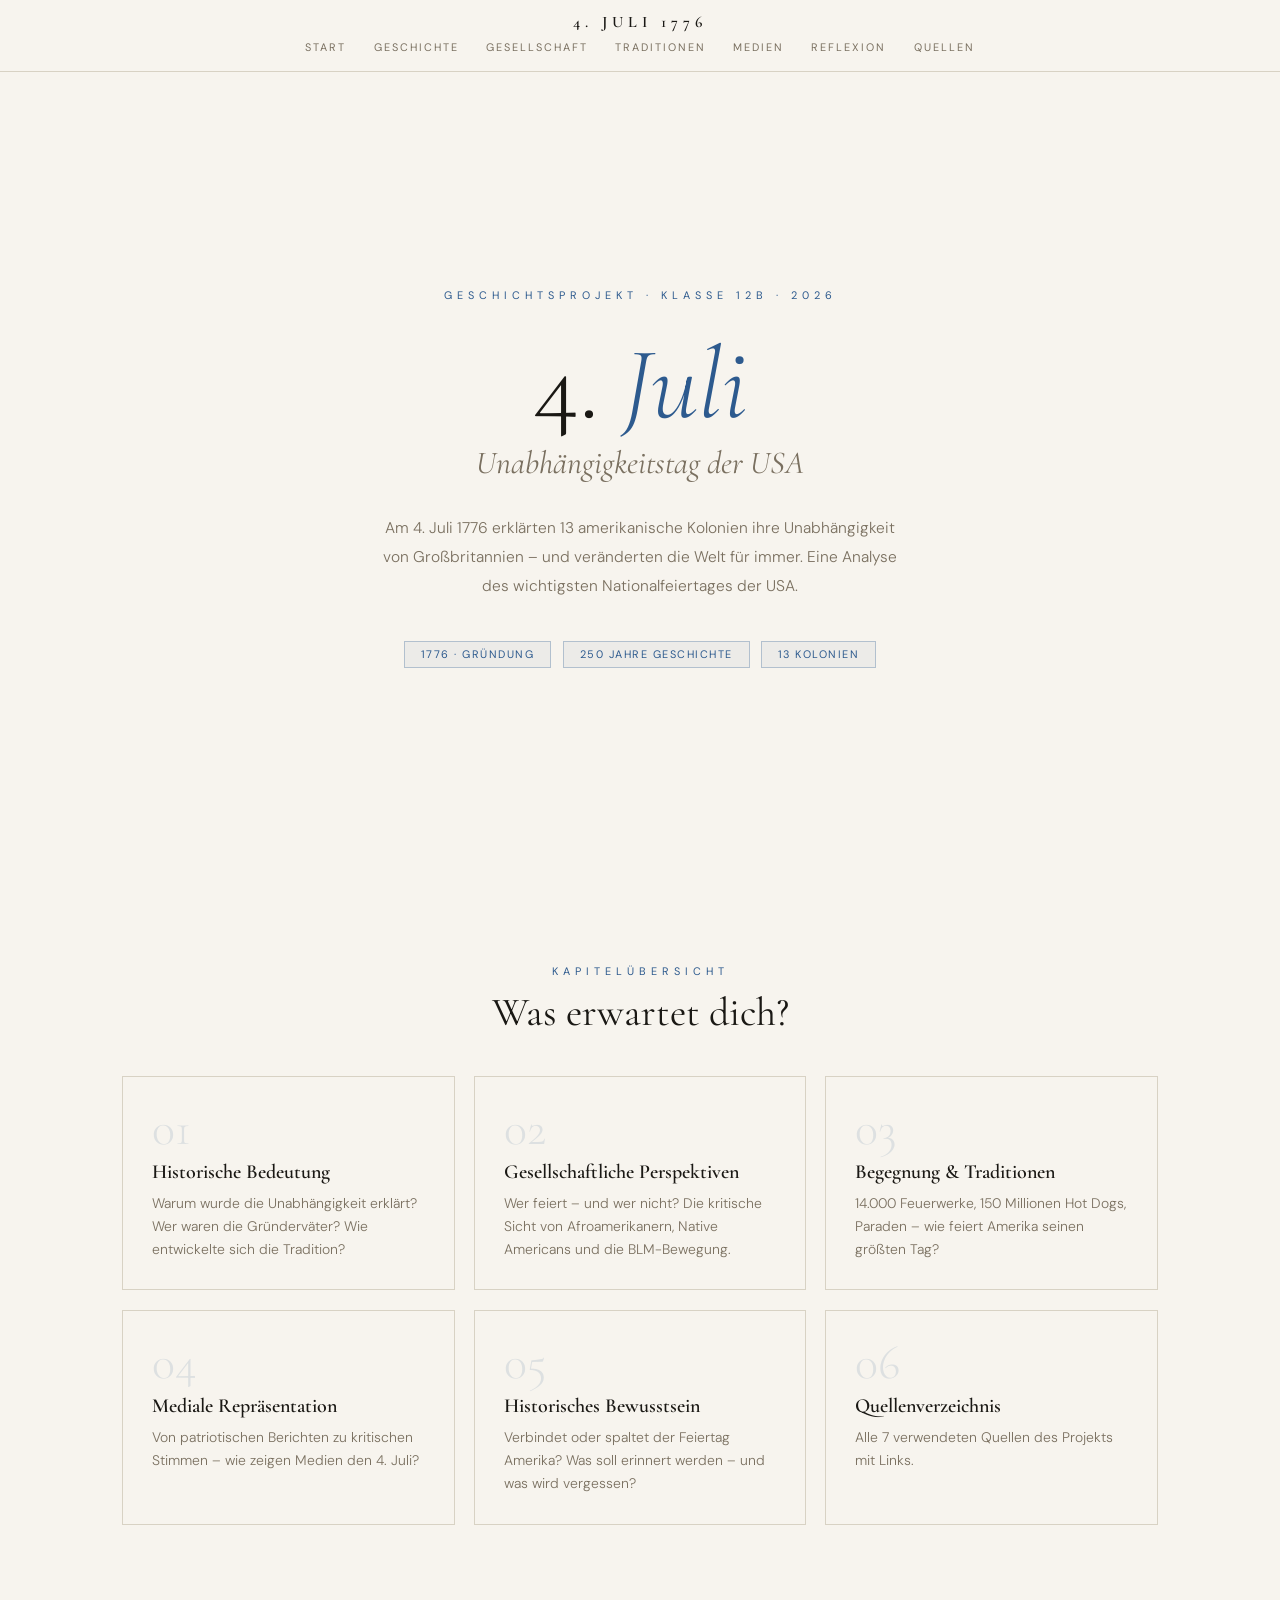
==== commit a3b6ae26: "Update index.html" ====
--- a/index.html
+++ b/index.html
@@ -1,5 +1,4 @@
 <!DOCTYPE html>
-
 <html lang="de">
 <head>
 <meta charset="UTF-8">
@@ -9,21 +8,21 @@
 <style>
 
 :root {
-–hintergrund: #F7F4EE;
-–flaeche:     #EEEAE0;
-–rahmen:      #D8D2C4;
-–text:        #1A1814;
-–grau:        #7A7060;
-–blau:        #2D5A8E;
-–rot:         #8E3A2D;
+--hintergrund: #F7F4EE;
+--flaeche:     #EEEAE0;
+--rahmen:      #D8D2C4;
+--text:        #1A1814;
+--grau:        #7A7060;
+--blau:        #2D5A8E;
+--rot:         #8E3A2D;
 }
 
 *, *::before, *::after { margin: 0; padding: 0; box-sizing: border-box; }
 html { scroll-behavior: smooth; }
 body {
-font-family: ‘DM Sans’, sans-serif;
-background: var(–hintergrund);
-color: var(–text);
+font-family: 'DM Sans', sans-serif;
+background: var(--hintergrund);
+color: var(--text);
 overflow-x: hidden;
 }
 
@@ -33,7 +32,7 @@
 z-index: 100;
 background: rgba(247,244,238,0.93);
 backdrop-filter: blur(14px);
-border-bottom: 1px solid var(–rahmen);
+border-bottom: 1px solid var(--rahmen);
 height: 72px;
 display: flex;
 flex-direction: column;
@@ -43,12 +42,12 @@
 }
 
 .logo {
-font-family: ‘Cormorant Garamond’, serif;
+font-family: 'Cormorant Garamond', serif;
 font-size: 1rem;
 font-weight: 600;
 letter-spacing: 5px;
 text-transform: uppercase;
-color: var(–text);
+color: var(--text);
 text-decoration: none;
 }
 
@@ -64,7 +63,7 @@
 font-size: 0.68rem;
 letter-spacing: 2px;
 text-transform: uppercase;
-color: var(–grau);
+color: var(--grau);
 text-decoration: none;
 padding: 0.25rem 0.85rem;
 border-bottom: 1.5px solid transparent;
@@ -73,8 +72,8 @@
 }
 
 .nav-links a:hover {
-color: var(–blau);
-border-bottom-color: var(–blau);
+color: var(--blau);
+border-bottom-color: var(--blau);
 }
 
 .seite {
@@ -107,36 +106,36 @@
 font-size: 0.68rem;
 letter-spacing: 5px;
 text-transform: uppercase;
-color: var(–blau);
+color: var(--blau);
 margin-bottom: 1.8rem;
 }
 
 .haupttitel {
-font-family: ‘Cormorant Garamond’, serif;
+font-family: 'Cormorant Garamond', serif;
 font-size: clamp(3rem, 8vw, 6.5rem);
 font-weight: 300;
 line-height: 1.05;
-color: var(–text);
+color: var(--text);
 margin-bottom: 0.3rem;
 }
 
 .haupttitel em {
 font-style: italic;
-color: var(–blau);
+color: var(--blau);
 }
 
 .untertitel {
-font-family: ‘Cormorant Garamond’, serif;
+font-family: 'Cormorant Garamond', serif;
 font-size: clamp(1.2rem, 3vw, 2rem);
 font-style: italic;
-color: var(–grau);
+color: var(--grau);
 margin-bottom: 2rem;
 }
 
 .einleitung {
 max-width: 520px;
 font-size: 0.97rem;
-color: var(–grau);
+color: var(--grau);
 line-height: 1.85;
 font-weight: 300;
 margin-bottom: 2.5rem;
@@ -153,7 +152,7 @@
 font-size: 0.68rem;
 letter-spacing: 1.5px;
 text-transform: uppercase;
-color: var(–blau);
+color: var(--blau);
 border: 1px solid rgba(45,90,142,0.3);
 padding: 0.35rem 1rem;
 background: rgba(45,90,142,0.05);
@@ -169,13 +168,13 @@
 font-size: 0.68rem;
 letter-spacing: 5px;
 text-transform: uppercase;
-color: var(–blau);
+color: var(--blau);
 text-align: center;
 margin-bottom: 0.6rem;
 }
 
 .bereich-titel {
-font-family: ‘Cormorant Garamond’, serif;
+font-family: 'Cormorant Garamond', serif;
 font-size: clamp(1.6rem, 4vw, 2.5rem);
 font-weight: 400;
 text-align: center;
@@ -189,8 +188,8 @@
 }
 
 .karte {
-background: var(–hintergrund);
-border: 1px solid var(–rahmen);
+background: var(--hintergrund);
+border: 1px solid var(--rahmen);
 padding: 1.8rem;
 text-decoration: none;
 color: inherit;
@@ -201,11 +200,11 @@
 }
 
 .karte::after {
-content: ‘’;
+content: '';
 position: absolute;
 bottom: 0; left: 0; right: 0;
 height: 2px;
-background: var(–blau);
+background: var(--blau);
 transform: scaleX(0);
 transform-origin: left;
 transition: transform 0.35s ease;
@@ -215,7 +214,7 @@
 .karte:hover::after { transform: scaleX(1); }
 
 .karte-nummer {
-font-family: ‘Cormorant Garamond’, serif;
+font-family: 'Cormorant Garamond', serif;
 font-size: 3rem;
 font-weight: 300;
 color: rgba(45,90,142,0.13);
@@ -224,7 +223,7 @@
 }
 
 .karte-titel {
-font-family: ‘Cormorant Garamond’, serif;
+font-family: 'Cormorant Garamond', serif;
 font-size: 1.25rem;
 font-weight: 600;
 margin-bottom: 0.5rem;
@@ -232,7 +231,7 @@
 
 .karte-beschreibung {
 font-size: 0.87rem;
-color: var(–grau);
+color: var(--grau);
 line-height: 1.65;
 font-weight: 300;
 }
@@ -240,7 +239,7 @@
 .pfeil {
 position: absolute;
 top: 1.8rem; right: 1.8rem;
-color: var(–blau);
+color: var(--blau);
 opacity: 0;
 transform: translateX(-4px);
 transition: opacity 0.25s, transform 0.25s;
@@ -251,29 +250,29 @@
 .seitenheader {
 padding: 4rem 2rem 2.5rem;
 text-align: center;
-border-bottom: 1px solid var(–rahmen);
+border-bottom: 1px solid var(--rahmen);
 }
 
 .seitenheader .klein {
 font-size: 0.68rem;
 letter-spacing: 5px;
 text-transform: uppercase;
-color: var(–blau);
+color: var(--blau);
 margin-bottom: 0.8rem;
 }
 
 .seitenheader h1 {
-font-family: ‘Cormorant Garamond’, serif;
+font-family: 'Cormorant Garamond', serif;
 font-size: clamp(2rem, 5vw, 3.2rem);
 font-weight: 400;
 margin-bottom: 0.5rem;
 }
 
 .seitenheader .intro {
-font-family: ‘Cormorant Garamond’, serif;
+font-family: 'Cormorant Garamond', serif;
 font-style: italic;
 font-size: 1.1rem;
-color: var(–grau);
+color: var(--grau);
 max-width: 540px;
 margin: 0 auto;
 line-height: 1.7;
@@ -282,7 +281,7 @@
 .linie {
 width: 44px;
 height: 1.5px;
-background: var(–blau);
+background: var(--blau);
 margin: 1.2rem auto 0;
 }
 
@@ -295,12 +294,12 @@
 .abschnitt { margin-bottom: 3rem; }
 
 .abschnitt h3 {
-font-family: ‘Cormorant Garamond’, serif;
+font-family: 'Cormorant Garamond', serif;
 font-size: 1.55rem;
 font-weight: 600;
 margin-bottom: 0.9rem;
 padding-bottom: 0.5rem;
-border-bottom: 1px solid var(–rahmen);
+border-bottom: 1px solid var(--rahmen);
 }
 
 .abschnitt p {
@@ -311,14 +310,14 @@
 }
 
 .zitat {
-border-left: 2.5px solid var(–blau);
+border-left: 2.5px solid var(--blau);
 padding: 1rem 1.5rem;
 margin: 1.5rem 0;
-background: var(–flaeche);
+background: var(--flaeche);
 }
 
 .zitat p {
-font-family: ‘Cormorant Garamond’, serif;
+font-family: 'Cormorant Garamond', serif;
 font-size: 1.1rem;
 font-style: italic;
 margin-bottom: 0.3rem !important;
@@ -328,7 +327,7 @@
 font-size: 0.72rem;
 letter-spacing: 1px;
 text-transform: uppercase;
-color: var(–blau);
+color: var(--blau);
 }
 
 .fakten {
@@ -339,8 +338,8 @@
 }
 
 .fakt {
-background: var(–flaeche);
-border: 1px solid var(–rahmen);
+background: var(--flaeche);
+border: 1px solid var(--rahmen);
 padding: 1.2rem;
 text-align: center;
 transition: transform 0.25s;
@@ -349,10 +348,10 @@
 .fakt:hover { transform: translateY(-3px); }
 
 .fakt-zahl {
-font-family: ‘Cormorant Garamond’, serif;
+font-family: 'Cormorant Garamond', serif;
 font-size: 2rem;
 font-weight: 700;
-color: var(–blau);
+color: var(--blau);
 line-height: 1;
 margin-bottom: 0.3rem;
 }
@@ -361,7 +360,7 @@
 font-size: 0.7rem;
 letter-spacing: 1px;
 text-transform: uppercase;
-color: var(–grau);
+color: var(--grau);
 }
 
 .liste { list-style: none; margin: 1rem 0; }
@@ -372,10 +371,10 @@
 font-size: 0.94rem;
 line-height: 1.75;
 font-weight: 300;
-border-bottom: 1px solid var(–rahmen);
-}
-
-.liste li::before { content: ‘—’; position: absolute; left: 0; color: var(–blau); }
+border-bottom: 1px solid var(--rahmen);
+}
+
+.liste li::before { content: '—'; position: absolute; left: 0; color: var(--blau); }
 
 .zwei-spalten {
 display: grid;
@@ -386,16 +385,16 @@
 
 @media (max-width: 580px) { .zwei-spalten { grid-template-columns: 1fr; } }
 
-.spalte { background: var(–flaeche); border: 1px solid var(–rahmen); padding: 1.4rem; }
+.spalte { background: var(--flaeche); border: 1px solid var(--rahmen); padding: 1.4rem; }
 
 .spalte h4 {
-font-family: ‘Cormorant Garamond’, serif;
+font-family: 'Cormorant Garamond', serif;
 font-size: 1.05rem;
 font-weight: 600;
 margin-bottom: 0.6rem;
 }
 
-.spalte p { font-size: 0.88rem; color: var(–grau); line-height: 1.7; font-weight: 300; }
+.spalte p { font-size: 0.88rem; color: var(--grau); line-height: 1.7; font-weight: 300; }
 
 .personen {
 display: grid;
@@ -404,20 +403,20 @@
 margin: 1.5rem 0;
 }
 
-.person { background: var(–flaeche); border: 1px solid var(–rahmen); padding: 1.3rem; text-align: center; }
+.person { background: var(--flaeche); border: 1px solid var(--rahmen); padding: 1.3rem; text-align: center; }
 
 .person-kreis {
 width: 52px; height: 52px;
 border-radius: 50%;
-background: linear-gradient(135deg, var(–blau), var(–rot));
+background: linear-gradient(135deg, var(--blau), var(--rot));
 display: flex; align-items: center; justify-content: center;
-font-family: ‘Cormorant Garamond’, serif;
+font-family: 'Cormorant Garamond', serif;
 font-size: 1.15rem; font-weight: 700; color: white;
 margin: 0 auto 0.8rem;
 }
 
-.person-name { font-family: ‘Cormorant Garamond’, serif; font-size: 1rem; font-weight: 600; margin-bottom: 0.3rem; }
-.person-beschreibung { font-size: 0.78rem; color: var(–grau); line-height: 1.5; font-weight: 300; }
+.person-name { font-family: 'Cormorant Garamond', serif; font-size: 1rem; font-weight: 600; margin-bottom: 0.3rem; }
+.person-beschreibung { font-size: 0.78rem; color: var(--grau); line-height: 1.5; font-weight: 300; }
 
 .zeitstrahl { padding: 0.5rem 0; }
 
@@ -425,18 +424,18 @@
 display: flex;
 gap: 1.5rem;
 padding: 0.9rem 0;
-border-bottom: 1px solid var(–rahmen);
+border-bottom: 1px solid var(--rahmen);
 align-items: flex-start;
 }
 
-.jahr { font-family: ‘Cormorant Garamond’, serif; font-size: 1.25rem; font-weight: 700; color: var(–blau); min-width: 55px; }
+.jahr { font-family: 'Cormorant Garamond', serif; font-size: 1.25rem; font-weight: 700; color: var(--blau); min-width: 55px; }
 .jahres-text { font-size: 0.92rem; line-height: 1.75; font-weight: 300; padding-top: 2px; }
 
 .seiten-nav {
 max-width: 800px;
 margin: 0 auto;
 padding: 2rem;
-border-top: 1px solid var(–rahmen);
+border-top: 1px solid var(--rahmen);
 display: flex;
 justify-content: space-between;
 flex-wrap: wrap;
@@ -445,10 +444,10 @@
 
 .nav-button {
 display: inline-block;
-border: 1px solid var(–rahmen);
-color: var(–grau);
+border: 1px solid var(--rahmen);
+color: var(--grau);
 padding: 0.55rem 1.3rem;
-font-family: ‘DM Sans’, sans-serif;
+font-family: 'DM Sans', sans-serif;
 font-size: 0.68rem;
 letter-spacing: 2px;
 text-transform: uppercase;
@@ -456,7 +455,7 @@
 transition: background 0.2s, color 0.2s, border-color 0.2s;
 }
 
-.nav-button:hover { background: var(–blau); border-color: var(–blau); color: white; }
+.nav-button:hover { background: var(--blau); border-color: var(--blau); color: white; }
 
 .quellen-liste { list-style: none; }
 
@@ -464,1237 +463,377 @@
 display: flex;
 gap: 1.4rem;
 padding: 1.4rem 0;
-border-bottom: 1px solid var(–rahmen);
+border-bottom: 1px solid var(--rahmen);
 align-items: flex-start;
 }
 
-.quelle-nummer { font-family: ‘Cormorant Garamond’, serif; font-size: 1.5rem; font-weight: 300; color: rgba(45,90,142,0.2); min-width: 30px; line-height: 1; }
-.quelle-inhalt h4 { font-family: ‘Cormorant Garamond’, serif; font-size: 1.05rem; font-weight: 600; margin-bottom: 0.25rem; }
-.quelle-inhalt p { font-size: 0.85rem; color: var(–grau); line-height: 1.6; margin-bottom: 0.35rem; }
-.quelle-link { font-size: 0.74rem; color: var(–blau); text-decoration: none; word-break: break-all; }
+.quelle-nummer { font-family: 'Cormorant Garamond', serif; font-size: 1.5rem; font-weight: 300; color: rgba(45,90,142,0.2); min-width: 30px; line-height: 1; }
+.quelle-inhalt h4 { font-family: 'Cormorant Garamond', serif; font-size: 1.05rem; font-weight: 600; margin-bottom: 0.25rem; }
+.quelle-inhalt p { font-size: 0.85rem; color: var(--grau); line-height: 1.6; margin-bottom: 0.35rem; }
+.quelle-link { font-size: 0.74rem; color: var(--blau); text-decoration: none; word-break: break-all; }
 .quelle-link:hover { text-decoration: underline; }
-
-/* ===== QUIZ STYLES ===== */
-.quiz-wrapper {
-max-width: 720px;
-margin: 0 auto;
-padding: 3rem 2rem 5rem;
-}
-
-.quiz-fortschritt {
-display: flex;
-align-items: center;
-gap: 1rem;
-margin-bottom: 2.5rem;
-}
-
-.fortschritt-balken {
-flex: 1;
-height: 3px;
-background: var(–rahmen);
-position: relative;
-overflow: hidden;
-}
-
-.fortschritt-fill {
-height: 100%;
-background: var(–blau);
-transition: width 0.5s ease;
-width: 0%;
-}
-
-.fortschritt-text {
-font-size: 0.72rem;
-letter-spacing: 2px;
-text-transform: uppercase;
-color: var(–grau);
-white-space: nowrap;
-}
-
-.quiz-frage-block {
-display: none;
-animation: einblenden 0.4s ease both;
-}
-
-.quiz-frage-block.aktiv { display: block; }
-
-.frage-nummer {
-font-family: ‘Cormorant Garamond’, serif;
-font-size: 0.8rem;
-font-weight: 600;
-letter-spacing: 4px;
-text-transform: uppercase;
-color: var(–blau);
-margin-bottom: 0.8rem;
-}
-
-.frage-text {
-font-family: ‘Cormorant Garamond’, serif;
-font-size: clamp(1.3rem, 3vw, 1.75rem);
-font-weight: 400;
-line-height: 1.4;
-margin-bottom: 2rem;
-color: var(–text);
-}
-
-.antwort-liste {
-display: flex;
-flex-direction: column;
-gap: 0.7rem;
-margin-bottom: 2rem;
-}
-
-.antwort-btn {
-background: var(–hintergrund);
-border: 1px solid var(–rahmen);
-padding: 1rem 1.4rem;
-text-align: left;
-font-family: ‘DM Sans’, sans-serif;
-font-size: 0.95rem;
-font-weight: 300;
-color: var(–text);
-cursor: pointer;
-transition: background 0.2s, border-color 0.2s, transform 0.15s;
-display: flex;
-align-items: center;
-gap: 1rem;
-line-height: 1.5;
-}
-
-.antwort-btn:hover:not(:disabled) {
-background: var(–flaeche);
-border-color: var(–blau);
-transform: translateX(4px);
-}
-
-.antwort-btn .buchstabe {
-font-family: ‘Cormorant Garamond’, serif;
-font-size: 1.1rem;
-font-weight: 700;
-color: var(–blau);
-min-width: 22px;
-opacity: 0.5;
-}
-
-.antwort-btn.richtig {
-background: rgba(45, 142, 60, 0.08);
-border-color: #2D8E3C;
-color: #1a5c22;
-}
-.antwort-btn.richtig .buchstabe { color: #2D8E3C; opacity: 1; }
-
-.antwort-btn.falsch {
-background: rgba(142, 58, 45, 0.08);
-border-color: var(–rot);
-color: #5c1a1a;
-}
-.antwort-btn.falsch .buchstabe { color: var(–rot); opacity: 1; }
-
-.antwort-btn.korrekt-markiert {
-background: rgba(45, 142, 60, 0.05);
-border-color: #2D8E3C;
-border-style: dashed;
-}
-
-.erklaerung {
-display: none;
-background: var(–flaeche);
-border-left: 2.5px solid var(–blau);
-padding: 1rem 1.5rem;
-margin-bottom: 2rem;
-font-size: 0.9rem;
-line-height: 1.75;
-color: var(–grau);
-font-weight: 300;
-animation: einblenden 0.3s ease both;
-}
-
-.erklaerung.sichtbar { display: block; }
-
-.erklaerung strong { color: var(–text); font-weight: 500; }
-
-.weiter-btn {
-background: var(–blau);
-border: 1px solid var(–blau);
-color: white;
-padding: 0.75rem 2rem;
-font-family: ‘DM Sans’, sans-serif;
-font-size: 0.75rem;
-letter-spacing: 2.5px;
-text-transform: uppercase;
-cursor: pointer;
-transition: background 0.2s, transform 0.15s;
-display: none;
-}
-
-.weiter-btn:hover { background: #1e3f66; transform: translateY(-1px); }
-.weiter-btn.sichtbar { display: inline-block; }
-
-/* Ergebnis */
-.quiz-ergebnis {
-display: none;
-text-align: center;
-animation: einblenden 0.5s ease both;
-}
-
-.quiz-ergebnis.sichtbar { display: block; }
-
-.ergebnis-kreis {
-width: 120px; height: 120px;
-border-radius: 50%;
-background: linear-gradient(135deg, var(–blau), #1e3f66);
-display: flex;
-flex-direction: column;
-align-items: center;
-justify-content: center;
-margin: 0 auto 2rem;
-}
-
-.ergebnis-zahl {
-font-family: ‘Cormorant Garamond’, serif;
-font-size: 2.8rem;
-font-weight: 700;
-color: white;
-line-height: 1;
-}
-
-.ergebnis-von {
-font-size: 0.65rem;
-letter-spacing: 2px;
-text-transform: uppercase;
-color: rgba(255,255,255,0.7);
-}
-
-.ergebnis-titel {
-font-family: ‘Cormorant Garamond’, serif;
-font-size: 2rem;
-font-weight: 400;
-margin-bottom: 0.6rem;
-}
-
-.ergebnis-beschreibung {
-font-size: 0.95rem;
-color: var(–grau);
-font-weight: 300;
-line-height: 1.8;
-max-width: 440px;
-margin: 0 auto 2.5rem;
-}
-
-.ergebnis-buttons {
-display: flex;
-gap: 1rem;
-justify-content: center;
-flex-wrap: wrap;
-}
-
-.ergebnis-detail {
-display: grid;
-grid-template-columns: repeat(3, 1fr);
-gap: 1rem;
-margin: 2rem 0;
-text-align: center;
-}
-
-.detail-box {
-background: var(–flaeche);
-border: 1px solid var(–rahmen);
-padding: 1.2rem;
-}
-
-.detail-zahl {
-font-family: ‘Cormorant Garamond’, serif;
-font-size: 2rem;
-font-weight: 700;
-line-height: 1;
-margin-bottom: 0.3rem;
-}
-
-.detail-label {
-font-size: 0.68rem;
-letter-spacing: 1.5px;
-text-transform: uppercase;
-color: var(–grau);
-}
-
-.quiz-banner {
-background: linear-gradient(135deg, var(–blau), #1e3f66);
-padding: 3rem 2rem;
-text-align: center;
-margin-bottom: 0;
-}
-
-.quiz-banner-titel {
-font-family: ‘Cormorant Garamond’, serif;
-font-size: clamp(1.8rem, 4vw, 2.8rem);
-font-weight: 400;
-color: white;
-margin-bottom: 0.5rem;
-}
-
-.quiz-banner-sub {
-font-size: 0.82rem;
-letter-spacing: 3px;
-text-transform: uppercase;
-color: rgba(255,255,255,0.65);
-margin-bottom: 2rem;
-}
-
-.quiz-start-btn {
-background: white;
-border: none;
-color: var(–blau);
-padding: 0.9rem 2.5rem;
-font-family: ‘DM Sans’, sans-serif;
-font-size: 0.78rem;
-font-weight: 500;
-letter-spacing: 3px;
-text-transform: uppercase;
-cursor: pointer;
-transition: transform 0.2s, box-shadow 0.2s;
-}
-
-.quiz-start-btn:hover { transform: translateY(-2px); box-shadow: 0 8px 24px rgba(0,0,0,0.2); }
-
-.quiz-intro { display: block; }
-.quiz-fragen { display: none; }
-
-/* PDF-Button */
-.pdf-btn {
-background: #1a3a5c;
-border: none;
-color: white;
-padding: 0.75rem 2rem;
-font-family: ‘DM Sans’, sans-serif;
-font-size: 0.75rem;
-font-weight: 500;
-letter-spacing: 2.5px;
-text-transform: uppercase;
-cursor: pointer;
-transition: background 0.2s, transform 0.15s;
-}
-.pdf-btn:hover { background: #0f2338; transform: translateY(-1px); }
-
-/* Druck-Styles */
-@media print {
-body > * { display: none !important; }
-#pdf-druck-wrapper { display: block !important; }
-}
-
-#pdf-druck-wrapper {
-display: none;
-font-family: Georgia, serif;
-color: #1A1814;
-padding: 50px;
-}
-
-.pdf-kopf {
-border-bottom: 2px solid #2D5A8E;
-padding-bottom: 20px;
-margin-bottom: 30px;
-}
-.pdf-kopf-klein {
-font-size: 10px;
-letter-spacing: 4px;
-text-transform: uppercase;
-color: #2D5A8E;
-margin-bottom: 6px;
-font-family: Arial, sans-serif;
-}
-.pdf-kopf h1 {
-font-size: 28px;
-font-weight: normal;
-margin-bottom: 4px;
-}
-.pdf-kopf-sub {
-font-size: 13px;
-color: #7A7060;
-font-style: italic;
-}
-.pdf-ergebnis-box {
-background: #f0f4fa;
-border: 1px solid #b0c4de;
-padding: 25px;
-margin: 25px 0;
-display: flex;
-align-items: center;
-gap: 30px;
-}
-.pdf-kreis {
-width: 90px; height: 90px;
-border-radius: 50%;
-background: #2D5A8E;
-display: flex;
-flex-direction: column;
-align-items: center;
-justify-content: center;
-flex-shrink: 0;
-}
-.pdf-kreis-zahl { font-size: 32px; font-weight: bold; color: white; line-height: 1; font-family: Georgia, serif; }
-.pdf-kreis-von { font-size: 10px; color: rgba(255,255,255,0.75); font-family: Arial, sans-serif; }
-.pdf-ergebnis-text h2 { font-size: 20px; font-weight: normal; margin-bottom: 6px; }
-.pdf-ergebnis-text p { font-size: 13px; color: #5a5040; line-height: 1.7; }
-.pdf-stats {
-display: flex;
-gap: 20px;
-margin: 20px 0;
-}
-.pdf-stat {
-flex: 1;
-border: 1px solid #D8D2C4;
-padding: 14px;
-text-align: center;
-}
-.pdf-stat-zahl { font-size: 24px; font-weight: bold; font-family: Georgia, serif; }
-.pdf-stat-label { font-size: 10px; text-transform: uppercase; letter-spacing: 1px; color: #7A7060; font-family: Arial, sans-serif; margin-top: 4px; }
-.pdf-fragen-liste { margin-top: 30px; }
-.pdf-fragen-liste h3 { font-size: 14px; letter-spacing: 3px; text-transform: uppercase; color: #2D5A8E; font-family: Arial, sans-serif; margin-bottom: 15px; border-bottom: 1px solid #D8D2C4; padding-bottom: 8px; }
-.pdf-frage-zeile {
-display: flex;
-align-items: flex-start;
-gap: 14px;
-padding: 10px 0;
-border-bottom: 1px solid #eee;
-font-size: 13px;
-line-height: 1.5;
-}
-.pdf-frage-nr { font-weight: bold; color: #2D5A8E; min-width: 24px; font-family: Arial, sans-serif; font-size: 11px; margin-top: 2px; }
-.pdf-frage-info { flex: 1; }
-.pdf-frage-ftext { margin-bottom: 3px; }
-.pdf-frage-antwort { font-size: 11px; color: #7A7060; }
-.pdf-richtig { color: #2D8E3C; font-weight: bold; }
-.pdf-falsch { color: #8E3A2D; font-weight: bold; }
-.pdf-fuss {
-margin-top: 35px;
-padding-top: 15px;
-border-top: 1px solid #D8D2C4;
-font-size: 10px;
-color: #7A7060;
-font-family: Arial, sans-serif;
-display: flex;
-justify-content: space-between;
-}
 
 </style>
 </head>
 <body>
 
-<nav class="navigation" id="haupt-nav">
-  <a href="#start" class="logo">4. Juli 1776</a>
-  <ul class="nav-links">
-    <li><a href="#start">Start</a></li>
-    <li><a href="#geschichte">Geschichte</a></li>
-    <li><a href="#gesellschaft">Gesellschaft</a></li>
-    <li><a href="#traditionen">Traditionen</a></li>
-    <li><a href="#medien">Medien</a></li>
-    <li><a href="#reflexion">Reflexion</a></li>
-    <li><a href="#quellen">Quellen</a></li>
-    <li><a href="#quiz" style="color: var(--blau); font-weight: 500;">★ Quiz</a></li>
-  </ul>
+<nav class="navigation">
+<a href="#start" class="logo">4. Juli 1776</a>
+<ul class="nav-links">
+<li><a href="#start">Start</a></li>
+<li><a href="#geschichte">Geschichte</a></li>
+<li><a href="#gesellschaft">Gesellschaft</a></li>
+<li><a href="#traditionen">Traditionen</a></li>
+<li><a href="#medien">Medien</a></li>
+<li><a href="#reflexion">Reflexion</a></li>
+<li><a href="#quellen">Quellen</a></li>
+</ul>
 </nav>
 
-<!-- ===== START ===== -->
-
 <div id="start" class="seite">
-  <div class="startbereich">
-    <div class="kleiner-text">Geschichtsprojekt · Klasse 12B · 2026</div>
-    <h1 class="haupttitel">4. <em>Juli</em></h1>
-    <div class="untertitel">Unabhängigkeitstag der USA</div>
-    <p class="einleitung">
-      Am 4. Juli 1776 erklärten 13 amerikanische Kolonien ihre Unabhängigkeit
-      von Großbritannien – und veränderten die Welt für immer.
-      Eine Analyse des wichtigsten Nationalfeiertages der USA.
-    </p>
-    <div class="info-punkte">
-      <span class="info-punkt">1776 · Gründung</span>
-      <span class="info-punkt">250 Jahre Geschichte</span>
-      <span class="info-punkt">13 Kolonien</span>
-    </div>
-  </div>
-
-  <div class="karten-bereich">
-    <div class="bereich-label">Kapitelübersicht</div>
-    <h2 class="bereich-titel">Was erwartet dich?</h2>
-    <div class="karten-raster">
-      <a href="#geschichte" class="karte">
-        <div class="karte-nummer">01</div>
-        <div class="karte-titel">Historische Bedeutung</div>
-        <div class="karte-beschreibung">Warum wurde die Unabhängigkeit erklärt? Wer waren die Gründerväter? Wie entwickelte sich die Tradition?</div>
-        <div class="pfeil">→</div>
-      </a>
-      <a href="#gesellschaft" class="karte">
-        <div class="karte-nummer">02</div>
-        <div class="karte-titel">Gesellschaftliche Perspektiven</div>
-        <div class="karte-beschreibung">Wer feiert – und wer nicht? Die kritische Sicht von Afroamerikanern, Native Americans und die BLM-Bewegung.</div>
-        <div class="pfeil">→</div>
-      </a>
-      <a href="#traditionen" class="karte">
-        <div class="karte-nummer">03</div>
-        <div class="karte-titel">Begegnung & Traditionen</div>
-        <div class="karte-beschreibung">14.000 Feuerwerke, 150 Millionen Hot Dogs, Paraden – wie feiert Amerika seinen größten Tag?</div>
-        <div class="pfeil">→</div>
-      </a>
-      <a href="#medien" class="karte">
-        <div class="karte-nummer">04</div>
-        <div class="karte-titel">Mediale Repräsentation</div>
-        <div class="karte-beschreibung">Von patriotischen Berichten zu kritischen Stimmen – wie zeigen Medien den 4. Juli?</div>
-        <div class="pfeil">→</div>
-      </a>
-      <a href="#reflexion" class="karte">
-        <div class="karte-nummer">05</div>
-        <div class="karte-titel">Historisches Bewusstsein</div>
-        <div class="karte-beschreibung">Verbindet oder spaltet der Feiertag Amerika? Was soll erinnert werden – und was wird vergessen?</div>
-        <div class="pfeil">→</div>
-      </a>
-      <a href="#quellen" class="karte">
-        <div class="karte-nummer">06</div>
-        <div class="karte-titel">Quellenverzeichnis</div>
-        <div class="karte-beschreibung">Alle 7 verwendeten Quellen des Projekts mit Links.</div>
-        <div class="pfeil">→</div>
-      </a>
-      <a href="#quiz" class="karte" style="border-color: rgba(45,90,142,0.5); background: rgba(45,90,142,0.05);">
-        <div class="karte-nummer" style="color: rgba(45,90,142,0.3);">★</div>
-        <div class="karte-titel">Quiz – Teste dein Wissen</div>
-        <div class="karte-beschreibung">10 Fragen zum 4. Juli für Mitschüler nach der Präsentation. Wie viel hast du behalten?</div>
-        <div class="pfeil">→</div>
-      </a>
-    </div>
-  </div>
-
-  <div style="text-align:center; padding: 0 2rem 5rem;">
-    <a href="#quiz" class="nav-button" style="font-size:0.78rem; padding:0.9rem 2.5rem; background:var(--blau); border-color:var(--blau); color:white; letter-spacing:3px;">★ Quiz starten →</a>
-  </div>
-</div>
-
-<!-- ===== GESCHICHTE ===== -->
+<div class="startbereich">
+<div class="kleiner-text">Geschichtsprojekt · Klasse 12B · 2026</div>
+<h1 class="haupttitel">4. <em>Juli</em></h1>
+<div class="untertitel">Unabhängigkeitstag der USA</div>
+<p class="einleitung">
+Am 4. Juli 1776 erklärten 13 amerikanische Kolonien ihre Unabhängigkeit
+von Großbritannien – und veränderten die Welt für immer.
+Eine Analyse des wichtigsten Nationalfeiertages der USA.
+</p>
+<div class="info-punkte">
+<span class="info-punkt">1776 · Gründung</span>
+<span class="info-punkt">250 Jahre Geschichte</span>
+<span class="info-punkt">13 Kolonien</span>
+</div>
+</div>
+
+<div class="karten-bereich">
+<div class="bereich-label">Kapitelübersicht</div>
+<h2 class="bereich-titel">Was erwartet dich?</h2>
+<div class="karten-raster">
+<a href="#geschichte" class="karte">
+<div class="karte-nummer">01</div>
+<div class="karte-titel">Historische Bedeutung</div>
+<div class="karte-beschreibung">Warum wurde die Unabhängigkeit erklärt? Wer waren die Gründerväter? Wie entwickelte sich die Tradition?</div>
+<div class="pfeil">→</div>
+</a>
+<a href="#gesellschaft" class="karte">
+<div class="karte-nummer">02</div>
+<div class="karte-titel">Gesellschaftliche Perspektiven</div>
+<div class="karte-beschreibung">Wer feiert – und wer nicht? Die kritische Sicht von Afroamerikanern, Native Americans und die BLM-Bewegung.</div>
+<div class="pfeil">→</div>
+</a>
+<a href="#traditionen" class="karte">
+<div class="karte-nummer">03</div>
+<div class="karte-titel">Begegnung & Traditionen</div>
+<div class="karte-beschreibung">14.000 Feuerwerke, 150 Millionen Hot Dogs, Paraden – wie feiert Amerika seinen größten Tag?</div>
+<div class="pfeil">→</div>
+</a>
+<a href="#medien" class="karte">
+<div class="karte-nummer">04</div>
+<div class="karte-titel">Mediale Repräsentation</div>
+<div class="karte-beschreibung">Von patriotischen Berichten zu kritischen Stimmen – wie zeigen Medien den 4. Juli?</div>
+<div class="pfeil">→</div>
+</a>
+<a href="#reflexion" class="karte">
+<div class="karte-nummer">05</div>
+<div class="karte-titel">Historisches Bewusstsein</div>
+<div class="karte-beschreibung">Verbindet oder spaltet der Feiertag Amerika? Was soll erinnert werden – und was wird vergessen?</div>
+<div class="pfeil">→</div>
+</a>
+<a href="#quellen" class="karte">
+<div class="karte-nummer">06</div>
+<div class="karte-titel">Quellenverzeichnis</div>
+<div class="karte-beschreibung">Alle 7 verwendeten Quellen des Projekts mit Links.</div>
+<div class="pfeil">→</div>
+</a>
+</div>
+</div>
+</div>
 
 <div id="geschichte" class="seite">
-  <div class="seitenheader">
-    <div class="klein">Kapitel 01</div>
-    <h1>Historische Bedeutung</h1>
-    <p class="intro">Warum gibt es diesen Feiertag? Welche Ereignisse und Personen werden erinnert?</p>
-    <div class="linie"></div>
-  </div>
-  <div class="inhalt">
-    <div class="abschnitt">
-      <h3>Die Unabhängigkeitserklärung</h3>
-      <p>Der 4. Juli ist der Nationalfeiertag der USA. An diesem Tag im Jahr 1776 wurde die Unabhängigkeitserklärung – auf Englisch „Declaration of Independence" – offiziell angenommen. Damit trennten sich die 13 amerikanischen Kolonien von Großbritannien und gründeten einen neuen, unabhängigen Staat.</p>
-      <div class="zitat">
-        <p>„Wir halten diese Wahrheiten für selbstverständlich: dass alle Menschen gleich geschaffen sind, dass sie von ihrem Schöpfer mit unveräußerlichen Rechten ausgestattet sind ..."</p>
-        <span class="quelle-text">— Declaration of Independence, 4. Juli 1776</span>
-      </div>
-    </div>
-    <div class="abschnitt">
-      <h3>Die Gründerväter</h3>
-      <p>Die wichtigsten Personen hinter der Unabhängigkeitserklärung riskierten buchstäblich ihr Leben – denn mit ihrer Unterschrift begingen sie offiziell Hochverrat an Großbritannien.</p>
-      <div class="personen">
-        <div class="person"><div class="person-kreis">TJ</div><div class="person-name">Thomas Jefferson</div><div class="person-beschreibung">Schrieb den Hauptteil der Erklärung</div></div>
-        <div class="person"><div class="person-kreis">BF</div><div class="person-name">Benjamin Franklin</div><div class="person-beschreibung">Staatsmann, Erfinder und Diplomat</div></div>
-        <div class="person"><div class="person-kreis">JA</div><div class="person-name">John Adams</div><div class="person-beschreibung">Später 2. Präsident der USA</div></div>
-        <div class="person"><div class="person-kreis">+53</div><div class="person-name">56 Unterzeichner</div><div class="person-beschreibung">Alle riskierten ihr Leben</div></div>
-      </div>
-    </div>
-    <div class="abschnitt">
-      <h3>Entwicklung der Tradition</h3>
-      <div class="zeitstrahl">
-        <div class="zeiteintrag"><div class="jahr">1776</div><div class="jahres-text">Die Unabhängigkeitserklärung wird offiziell angenommen.</div></div>
-        <div class="zeiteintrag"><div class="jahr">1777</div><div class="jahres-text">Erstes Feuerwerk in Rhode Island – 13 Kanonen für die 13 Gründungsstaaten.</div></div>
-        <div class="zeiteintrag"><div class="jahr">1870</div><div class="jahres-text">Offiziell anerkannter nationaler Feiertag der USA.</div></div>
-        <div class="zeiteintrag"><div class="jahr">1941</div><div class="jahres-text">Bezahlter freier Tag für alle Bundesangestellten.</div></div>
-        <div class="zeiteintrag"><div class="jahr">Heute</div><div class="jahres-text">Symbol für Freiheit, Demokratie und Nationalstolz – aber auch kritisch reflektiert.</div></div>
-      </div>
-    </div>
-    <div class="abschnitt">
-      <h3>Hat der Tag an Bedeutung gewonnen?</h3>
-      <p>Der 4. Juli hat eher an Bedeutung gewonnen. Er steht heute nicht nur für die Unabhängigkeit von 1776, sondern auch für amerikanische Werte wie Freiheit, Demokratie und Nationalstolz. Allerdings wird er von manchen kritisch gesehen, da die Freiheit damals nicht für alle galt.</p>
-    </div>
-  </div>
-  <div class="seiten-nav">
-    <a href="#start" class="nav-button">← Start</a>
-    <a href="#gesellschaft" class="nav-button">Gesellschaft →</a>
-  </div>
-</div>
-
-<!-- ===== GESELLSCHAFT ===== -->
+<div class="seitenheader">
+<div class="klein">Kapitel 01</div>
+<h1>Historische Bedeutung</h1>
+<p class="intro">Warum gibt es diesen Feiertag? Welche Ereignisse und Personen werden erinnert?</p>
+<div class="linie"></div>
+</div>
+<div class="inhalt">
+<div class="abschnitt">
+<h3>Die Unabhängigkeitserklärung</h3>
+<p>Der 4. Juli ist der Nationalfeiertag der USA. An diesem Tag im Jahr 1776 wurde die Unabhängigkeitserklärung – auf Englisch „Declaration of Independence" – offiziell angenommen. Damit trennten sich die 13 amerikanischen Kolonien von Großbritannien und gründeten einen neuen, unabhängigen Staat.</p>
+<div class="zitat">
+<p>„Wir halten diese Wahrheiten für selbstverständlich: dass alle Menschen gleich geschaffen sind, dass sie von ihrem Schöpfer mit unveräußerlichen Rechten ausgestattet sind ..."</p>
+<span class="quelle-text">— Declaration of Independence, 4. Juli 1776</span>
+</div>
+</div>
+<div class="abschnitt">
+<h3>Die Gründerväter</h3>
+<p>Die wichtigsten Personen hinter der Unabhängigkeitserklärung riskierten buchstäblich ihr Leben – denn mit ihrer Unterschrift begingen sie offiziell Hochverrat an Großbritannien.</p>
+<div class="personen">
+<div class="person"><div class="person-kreis">TJ</div><div class="person-name">Thomas Jefferson</div><div class="person-beschreibung">Schrieb den Hauptteil der Erklärung</div></div>
+<div class="person"><div class="person-kreis">BF</div><div class="person-name">Benjamin Franklin</div><div class="person-beschreibung">Staatsmann, Erfinder und Diplomat</div></div>
+<div class="person"><div class="person-kreis">JA</div><div class="person-name">John Adams</div><div class="person-beschreibung">Später 2. Präsident der USA</div></div>
+<div class="person"><div class="person-kreis">+53</div><div class="person-name">56 Unterzeichner</div><div class="person-beschreibung">Alle riskierten ihr Leben</div></div>
+</div>
+</div>
+<div class="abschnitt">
+<h3>Entwicklung der Tradition</h3>
+<div class="zeitstrahl">
+<div class="zeiteintrag"><div class="jahr">1776</div><div class="jahres-text">Die Unabhängigkeitserklärung wird offiziell angenommen.</div></div>
+<div class="zeiteintrag"><div class="jahr">1777</div><div class="jahres-text">Erstes Feuerwerk in Rhode Island – 13 Kanonen für die 13 Gründungsstaaten.</div></div>
+<div class="zeiteintrag"><div class="jahr">1870</div><div class="jahres-text">Offiziell anerkannter nationaler Feiertag der USA.</div></div>
+<div class="zeiteintrag"><div class="jahr">1941</div><div class="jahres-text">Bezahlter freier Tag für alle Bundesangestellten.</div></div>
+<div class="zeiteintrag"><div class="jahr">Heute</div><div class="jahres-text">Symbol für Freiheit, Demokratie und Nationalstolz – aber auch kritisch reflektiert.</div></div>
+</div>
+</div>
+<div class="abschnitt">
+<h3>Hat der Tag an Bedeutung gewonnen?</h3>
+<p>Der 4. Juli hat eher an Bedeutung gewonnen. Er steht heute nicht nur für die Unabhängigkeit von 1776, sondern auch für amerikanische Werte wie Freiheit, Demokratie und Nationalstolz. Allerdings wird er von manchen kritisch gesehen, da die Freiheit damals nicht für alle galt.</p>
+</div>
+</div>
+<div class="seiten-nav">
+<a href="#start" class="nav-button">← Start</a>
+<a href="#gesellschaft" class="nav-button">Gesellschaft →</a>
+</div>
+</div>
 
 <div id="gesellschaft" class="seite">
-  <div class="seitenheader">
-    <div class="klein">Kapitel 02</div>
-    <h1>Gesellschaftliche Perspektiven</h1>
-    <p class="intro">Wer setzt sich aktiv für den Feiertag ein – und wer steht ihm kritisch gegenüber?</p>
-    <div class="linie"></div>
-  </div>
-  <div class="inhalt">
-    <div class="abschnitt">
-      <h3>Befürworter und Kritiker</h3>
-      <div class="zwei-spalten">
-        <div class="spalte"><h4>Befürworter</h4><p>Patriotische Organisationen, lokale Gemeinden, Schulen und Einwanderer, die den Tag als Symbol ihrer eigenen Freiheit sehen.</p></div>
-        <div class="spalte"><h4>Kritische Stimmen</h4><p>Afroamerikanische Aktivisten, Native Americans und die BLM-Bewegung weisen auf Widersprüche im Freiheitsversprechen hin.</p></div>
-      </div>
-    </div>
-    <div class="abschnitt">
-      <h3>Wer setzt sich aktiv ein?</h3>
-      <ul class="liste">
-        <li>Patriotische Organisationen wie die „American Legion" oder „Veterans of Foreign Wars" organisieren Paraden und Gedenkfeiern</li>
-        <li>Lokale Gemeinden und Städte veranstalten Feuerwerke und Konzerte</li>
-        <li>Schulen und Bildungseinrichtungen nutzen den Tag für Geschichtsunterricht</li>
-        <li>Migranten sehen den Tag oft als Symbol für ihre eigene Freiheit in Amerika</li>
-      </ul>
-    </div>
-    <div class="abschnitt">
-      <h3>Frederick Douglass – Eine historische Anklage</h3>
-      <p>Der afroamerikanische Redner Frederick Douglass hielt 1852 eine der bekanntesten Reden der amerikanischen Geschichte.</p>
-      <div class="zitat">
-        <p>„What to the Slave is the 4th of July?" – Er fragte, was dieser Tag für Menschen bedeutet, die keine Rechte hatten, und prangerte die Heuchelei einer Nation an, die Freiheit feierte, während sie Millionen versklavte.</p>
-        <span class="quelle-text">— Frederick Douglass, 5. Juli 1852</span>
-      </div>
-      <p>Im Zuge der <strong>Black-Lives-Matter-Bewegung</strong> ab den 2010er Jahren wurde diese Frage wieder hochaktuell. Auch <strong>indigene Völker</strong> sehen den Feiertag kritisch – die Unabhängigkeit bedeutete für sie Verdrängung und Verlust ihrer Länder.</p>
-    </div>
-    <div class="abschnitt">
-      <h3>Regionale und internationale Unterschiede</h3>
-      <div class="fakten">
-        <div class="fakt"><div class="fakt-zahl">Süden</div><div class="fakt-text">Fokus auf Nationalstolz & Militär</div></div>
-        <div class="fakt"><div class="fakt-zahl">NYC</div><div class="fakt-text">Riesige öffentliche Feuerwerke</div></div>
-        <div class="fakt"><div class="fakt-zahl">Global</div><div class="fakt-text">US-Botschaften feiern weltweit</div></div>
-      </div>
-    </div>
-  </div>
-  <div class="seiten-nav">
-    <a href="#geschichte" class="nav-button">← Geschichte</a>
-    <a href="#traditionen" class="nav-button">Traditionen →</a>
-  </div>
-</div>
-
-<!-- ===== TRADITIONEN ===== -->
+<div class="seitenheader">
+<div class="klein">Kapitel 02</div>
+<h1>Gesellschaftliche Perspektiven</h1>
+<p class="intro">Wer setzt sich aktiv für den Feiertag ein – und wer steht ihm kritisch gegenüber?</p>
+<div class="linie"></div>
+</div>
+<div class="inhalt">
+<div class="abschnitt">
+<h3>Befürworter und Kritiker</h3>
+<div class="zwei-spalten">
+<div class="spalte"><h4>Befürworter</h4><p>Patriotische Organisationen, lokale Gemeinden, Schulen und Einwanderer, die den Tag als Symbol ihrer eigenen Freiheit sehen.</p></div>
+<div class="spalte"><h4>Kritische Stimmen</h4><p>Afroamerikanische Aktivisten, Native Americans und die BLM-Bewegung weisen auf Widersprüche im Freiheitsversprechen hin.</p></div>
+</div>
+</div>
+<div class="abschnitt">
+<h3>Wer setzt sich aktiv ein?</h3>
+<ul class="liste">
+<li>Patriotische Organisationen wie die „American Legion" oder „Veterans of Foreign Wars" organisieren Paraden und Gedenkfeiern</li>
+<li>Lokale Gemeinden und Städte veranstalten Feuerwerke und Konzerte</li>
+<li>Schulen und Bildungseinrichtungen nutzen den Tag für Geschichtsunterricht</li>
+<li>Migranten sehen den Tag oft als Symbol für ihre eigene Freiheit in Amerika</li>
+</ul>
+</div>
+<div class="abschnitt">
+<h3>Frederick Douglass – Eine historische Anklage</h3>
+<p>Der afroamerikanische Redner Frederick Douglass hielt 1852 eine der bekanntesten Reden der amerikanischen Geschichte.</p>
+<div class="zitat">
+<p>„What to the Slave is the 4th of July?" – Er fragte, was dieser Tag für Menschen bedeutet, die keine Rechte hatten, und prangerte die Heuchelei einer Nation an, die Freiheit feierte, während sie Millionen versklavte.</p>
+<span class="quelle-text">— Frederick Douglass, 5. Juli 1852</span>
+</div>
+<p>Im Zuge der <strong>Black-Lives-Matter-Bewegung</strong> ab den 2010er Jahren wurde diese Frage wieder hochaktuell. Auch <strong>indigene Völker</strong> sehen den Feiertag kritisch – die Unabhängigkeit bedeutete für sie Verdrängung und Verlust ihrer Länder.</p>
+</div>
+<div class="abschnitt">
+<h3>Regionale und internationale Unterschiede</h3>
+<div class="fakten">
+<div class="fakt"><div class="fakt-zahl">Süden</div><div class="fakt-text">Fokus auf Nationalstolz & Militär</div></div>
+<div class="fakt"><div class="fakt-zahl">NYC</div><div class="fakt-text">Riesige öffentliche Feuerwerke</div></div>
+<div class="fakt"><div class="fakt-zahl">Global</div><div class="fakt-text">US-Botschaften feiern weltweit</div></div>
+</div>
+</div>
+</div>
+<div class="seiten-nav">
+<a href="#geschichte" class="nav-button">← Geschichte</a>
+<a href="#traditionen" class="nav-button">Traditionen →</a>
+</div>
+</div>
 
 <div id="traditionen" class="seite">
-  <div class="seitenheader">
-    <div class="klein">Kapitel 03</div>
-    <h1>Begegnung & Traditionen</h1>
-    <p class="intro">Rituale, Symbole und Veranstaltungen rund um den 4. Juli</p>
-    <div class="linie"></div>
-  </div>
-  <div class="inhalt">
-    <div class="abschnitt">
-      <h3>Die großen Zahlen</h3>
-      <div class="fakten">
-        <div class="fakt"><div class="fakt-zahl">14.000</div><div class="fakt-text">Feuerwerke in Amerika</div></div>
-        <div class="fakt"><div class="fakt-zahl">150M</div><div class="fakt-text">Hot Dogs gegessen</div></div>
-        <div class="fakt"><div class="fakt-zahl">68%</div><div class="fakt-text">Amerikaner grillen</div></div>
-        <div class="fakt"><div class="fakt-zahl">56</div><div class="fakt-text">Unterzeichner</div></div>
-      </div>
-    </div>
-    <div class="abschnitt">
-      <h3>Rituale & Symbole</h3>
-      <ul class="liste">
-        <li><strong>Feuerwerk:</strong> Das wichtigste Symbol – mehr als 14.000 Feuerwerke erhellen den Nachthimmel</li>
-        <li><strong>Paraden:</strong> Festumzüge mit Militär, Kapellen und Festwagen</li>
-        <li><strong>Barbecues & Picknicks:</strong> Der beliebteste Grillfeier-Tag der USA – 68 % der Amerikaner grillen</li>
-        <li><strong>Nationalhymne:</strong> Das Singen von „The Star-Spangled Banner"</li>
-        <li><strong>Verlesen der Erklärung:</strong> Bei offiziellen Veranstaltungen z.B. in Philadelphia</li>
-        <li><strong>Symbole:</strong> US-Flagge, Freiheitsstatue, Weißkopfseeadler, Rot-Weiß-Blau</li>
-      </ul>
-    </div>
-    <div class="abschnitt">
-      <h3>Lokal, national & international</h3>
-      <div class="zwei-spalten">
-        <div class="spalte"><h4>Lokal</h4><p>Kleine Gemeinden feiern mit lokalen Paraden, Sportveranstaltungen und Picknicks.</p></div>
-        <div class="spalte"><h4>National</h4><p>Große Konzerte auf der National Mall in Washington D.C. sowie live übertragene Feuerwerke.</p></div>
-      </div>
-      <div class="spalte" style="margin-top: 1.2rem;"><h4>International</h4><p>US-Botschaften weltweit laden Gastländer zu Empfängen ein, um amerikanische Kultur zu zeigen.</p></div>
-    </div>
-  </div>
-  <div class="seiten-nav">
-    <a href="#gesellschaft" class="nav-button">← Gesellschaft</a>
-    <a href="#medien" class="nav-button">Medien →</a>
-  </div>
-</div>
-
-<!-- ===== MEDIEN ===== -->
+<div class="seitenheader">
+<div class="klein">Kapitel 03</div>
+<h1>Begegnung & Traditionen</h1>
+<p class="intro">Rituale, Symbole und Veranstaltungen rund um den 4. Juli</p>
+<div class="linie"></div>
+</div>
+<div class="inhalt">
+<div class="abschnitt">
+<h3>Die großen Zahlen</h3>
+<div class="fakten">
+<div class="fakt"><div class="fakt-zahl">14.000</div><div class="fakt-text">Feuerwerke in Amerika</div></div>
+<div class="fakt"><div class="fakt-zahl">150M</div><div class="fakt-text">Hot Dogs gegessen</div></div>
+<div class="fakt"><div class="fakt-zahl">68%</div><div class="fakt-text">Amerikaner grillen</div></div>
+<div class="fakt"><div class="fakt-zahl">56</div><div class="fakt-text">Unterzeichner</div></div>
+</div>
+</div>
+<div class="abschnitt">
+<h3>Rituale & Symbole</h3>
+<ul class="liste">
+<li><strong>Feuerwerk:</strong> Das wichtigste Symbol – mehr als 14.000 Feuerwerke erhellen den Nachthimmel</li>
+<li><strong>Paraden:</strong> Festumzüge mit Militär, Kapellen und Festwagen</li>
+<li><strong>Barbecues & Picknicks:</strong> Der beliebteste Grillfeier-Tag der USA – 68 % der Amerikaner grillen</li>
+<li><strong>Nationalhymne:</strong> Das Singen von „The Star-Spangled Banner"</li>
+<li><strong>Verlesen der Erklärung:</strong> Bei offiziellen Veranstaltungen z.B. in Philadelphia</li>
+<li><strong>Symbole:</strong> US-Flagge, Freiheitsstatue, Weißkopfseeadler, Rot-Weiß-Blau</li>
+</ul>
+</div>
+<div class="abschnitt">
+<h3>Lokal, national & international</h3>
+<div class="zwei-spalten">
+<div class="spalte"><h4>Lokal</h4><p>Kleine Gemeinden feiern mit lokalen Paraden, Sportveranstaltungen und Picknicks.</p></div>
+<div class="spalte"><h4>National</h4><p>Große Konzerte auf der National Mall in Washington D.C. sowie live übertragene Feuerwerke.</p></div>
+</div>
+<div class="spalte" style="margin-top: 1.2rem;"><h4>International</h4><p>US-Botschaften weltweit laden Gastländer zu Empfängen ein, um amerikanische Kultur zu zeigen.</p></div>
+</div>
+</div>
+<div class="seiten-nav">
+<a href="#gesellschaft" class="nav-button">← Gesellschaft</a>
+<a href="#medien" class="nav-button">Medien →</a>
+</div>
+</div>
 
 <div id="medien" class="seite">
-  <div class="seitenheader">
-    <div class="klein">Kapitel 04</div>
-    <h1>Mediale Repräsentation</h1>
-    <p class="intro">Wie berichten Medien über den Feiertag – und wie hat sich das verändert?</p>
-    <div class="linie"></div>
-  </div>
-  <div class="inhalt">
-    <div class="abschnitt">
-      <h3>Berichterstattung heute</h3>
-      <p>Zeitungen berichten am 4. Juli über die Geschichte der Unabhängigkeit und aktuelle Veranstaltungen. Große TV-Sender übertragen die Feuerwerke live – das bekannteste ist New York City. Auf Social Media teilen Millionen Fotos und Videos.</p>
-      <div class="zitat"><p>Insgesamt essen Amerikaner am 4. Juli rund 150 Millionen Hot Dogs – ein Zeichen, wie sehr der Tag in der Popkultur verankert ist.</p></div>
-    </div>
-    <div class="abschnitt">
-      <h3>Unterschiede je nach Medientyp</h3>
-      <div class="zwei-spalten">
-        <div class="spalte"><h4>Qualitätsmedien</h4><p>Berichten auch kritisch über Sklaverei, indigene Völker und gesellschaftliche Spaltung.</p></div>
-        <div class="spalte"><h4>Unterhaltungsmedien</h4><p>Fokussieren Feierlichkeiten: Feuerwerk, Paraden, Prominente – patriotisch und emotional.</p></div>
-      </div>
-    </div>
-    <div class="abschnitt">
-      <h3>Wie hat sich die Berichterstattung verändert?</h3>
-      <div class="zeitstrahl">
-        <div class="zeiteintrag"><div class="jahr">Früher</div><div class="jahres-text">Fast ausschließlich patriotische Berichterstattung, kaum Kritik.</div></div>
-        <div class="zeiteintrag"><div class="jahr">1960er</div><div class="jahres-text">Während der Bürgerrechtsbewegung begannen Medien auch kritisch zu berichten.</div></div>
-        <div class="zeiteintrag"><div class="jahr">2010er+</div><div class="jahres-text">Durch Social Media kommen immer mehr kritische Stimmen zu Wort.</div></div>
-      </div>
-    </div>
-  </div>
-  <div class="seiten-nav">
-    <a href="#traditionen" class="nav-button">← Traditionen</a>
-    <a href="#reflexion" class="nav-button">Reflexion →</a>
-  </div>
-</div>
-
-<!-- ===== REFLEXION ===== -->
+<div class="seitenheader">
+<div class="klein">Kapitel 04</div>
+<h1>Mediale Repräsentation</h1>
+<p class="intro">Wie berichten Medien über den Feiertag – und wie hat sich das verändert?</p>
+<div class="linie"></div>
+</div>
+<div class="inhalt">
+<div class="abschnitt">
+<h3>Berichterstattung heute</h3>
+<p>Zeitungen berichten am 4. Juli über die Geschichte der Unabhängigkeit und aktuelle Veranstaltungen. Große TV-Sender übertragen die Feuerwerke live – das bekannteste ist New York City. Auf Social Media teilen Millionen Fotos und Videos.</p>
+<div class="zitat"><p>Insgesamt essen Amerikaner am 4. Juli rund 150 Millionen Hot Dogs – ein Zeichen, wie sehr der Tag in der Popkultur verankert ist.</p></div>
+</div>
+<div class="abschnitt">
+<h3>Unterschiede je nach Medientyp</h3>
+<div class="zwei-spalten">
+<div class="spalte"><h4>Qualitätsmedien</h4><p>Berichten auch kritisch über Sklaverei, indigene Völker und gesellschaftliche Spaltung.</p></div>
+<div class="spalte"><h4>Unterhaltungsmedien</h4><p>Fokussieren Feierlichkeiten: Feuerwerk, Paraden, Prominente – patriotisch und emotional.</p></div>
+</div>
+</div>
+<div class="abschnitt">
+<h3>Wie hat sich die Berichterstattung verändert?</h3>
+<div class="zeitstrahl">
+<div class="zeiteintrag"><div class="jahr">Früher</div><div class="jahres-text">Fast ausschließlich patriotische Berichterstattung, kaum Kritik.</div></div>
+<div class="zeiteintrag"><div class="jahr">1960er</div><div class="jahres-text">Während der Bürgerrechtsbewegung begannen Medien auch kritisch zu berichten.</div></div>
+<div class="zeiteintrag"><div class="jahr">2010er+</div><div class="jahres-text">Durch Social Media kommen immer mehr kritische Stimmen zu Wort.</div></div>
+</div>
+</div>
+</div>
+<div class="seiten-nav">
+<a href="#traditionen" class="nav-button">← Traditionen</a>
+<a href="#reflexion" class="nav-button">Reflexion →</a>
+</div>
+</div>
 
 <div id="reflexion" class="seite">
-  <div class="seitenheader">
-    <div class="klein">Kapitel 05</div>
-    <h1>Historisches Bewusstsein & Reflexion</h1>
-    <p class="intro">Was soll erinnert werden? Verbindet oder spaltet dieser Feiertag die USA?</p>
-    <div class="linie"></div>
-  </div>
-  <div class="inhalt">
-    <div class="abschnitt">
-      <h3>Nationale Identität</h3>
-      <p>Der 4. Juli ist für die meisten Amerikaner ein zentrales Symbol ihrer nationalen Identität. Die alljährliche Erinnerung an die Unabhängigkeitserklärung prägt das Selbstverständnis der Amerikaner. Der Tag erinnert an die Ideale <strong>Freiheit</strong>, <strong>Gleichheit</strong> und das <strong>Recht auf Selbstbestimmung</strong>.</p>
-    </div>
-    <div class="abschnitt">
-      <h3>Was soll erinnert und bewahrt werden?</h3>
-      <ul class="liste">
-        <li>Der Mut der Gründungsväter, die sich gegen die Kolonialmacht Großbritannien stellten</li>
-        <li>Das Bewusstsein, dass Demokratie und Freiheit erkämpft wurden und keine Selbstverständlichkeit sind</li>
-        <li>Künftige Generationen sollen daran erinnert werden, diese Werte zu verteidigen</li>
-      </ul>
-    </div>
-    <div class="abschnitt">
-      <h3>Verbindend oder spaltend?</h3>
-      <div class="zitat"><p>Der 4. Juli hat beides: Er kann Menschen zusammenbringen – und gleichzeitig tiefsitzende gesellschaftliche Wunden sichtbar machen.</p></div>
-      <div class="zwei-spalten">
+<div class="seitenheader">
+<div class="klein">Kapitel 05</div>
+<h1>Historisches Bewusstsein & Reflexion</h1>
+<p class="intro">Was soll erinnert werden? Verbindet oder spaltet dieser Feiertag die USA?</p>
+<div class="linie"></div>
+</div>
+<div class="inhalt">
+<div class="abschnitt">
+<h3>Nationale Identität</h3>
+<p>Der 4. Juli ist für die meisten Amerikaner ein zentrales Symbol ihrer nationalen Identität. Die alljährliche Erinnerung an die Unabhängigkeitserklärung prägt das Selbstverständnis der Amerikaner. Der Tag erinnert an die Ideale <strong>Freiheit</strong>, <strong>Gleichheit</strong> und das <strong>Recht auf Selbstbestimmung</strong>.</p>
+</div>
+<div class="abschnitt">
+<h3>Was soll erinnert und bewahrt werden?</h3>
+<ul class="liste">
+<li>Der Mut der Gründungsväter, die sich gegen die Kolonialmacht Großbritannien stellten</li>
+<li>Das Bewusstsein, dass Demokratie und Freiheit erkämpft wurden und keine Selbstverständlichkeit sind</li>
+<li>Künftige Generationen sollen daran erinnert werden, diese Werte zu verteidigen</li>
+</ul>
+</div>
+<div class="abschnitt">
+<h3>Verbindend oder spaltend?</h3>
+<div class="zitat"><p>Der 4. Juli hat beides: Er kann Menschen zusammenbringen – und gleichzeitig tiefsitzende gesellschaftliche Wunden sichtbar machen.</p></div>
+<div class="zwei-spalten">
+        <div class="spalte"><h4>🤝 Verbindend</h4><p>Fast alle Amerikaner feiern gemeinsam. Der Tag ist ein Symbol der nationalen Identität.</p></div>
+        <div class="spalte"><h4>⚡ Spaltend</h4><p>Die „selbstverständlichen Wahrheiten" galten 1776 nur für freie weiße Männer. Diese Spannung ist bis heute spürbar.</p></div>
         <div class="spalte"><h4>Verbindend</h4><p>Fast alle Amerikaner feiern gemeinsam. Der Tag ist ein Symbol der nationalen Identität.</p></div>
         <div class="spalte"><h4>Spaltend</h4><p>Die „selbstverständlichen Wahrheiten" galten 1776 nur für freie weiße Männer. Diese Spannung ist bis heute spürbar.</p></div>
-      </div>
-      <p style="margin-top: 1.5rem;">Diese Spannung macht den Feiertag zu einem wichtigen <strong>Spiegel für gesellschaftliche Debatten</strong> in den USA.</p>
-    </div>
-  </div>
-  <div class="seiten-nav">
-    <a href="#medien" class="nav-button">← Medien</a>
-    <a href="#quellen" class="nav-button">Quellen →</a>
-  </div>
-</div>
-
-<!-- ===== QUELLEN ===== -->
+</div>
+<p style="margin-top: 1.5rem;">Diese Spannung macht den Feiertag zu einem wichtigen <strong>Spiegel für gesellschaftliche Debatten</strong> in den USA.</p>
+</div>
+</div>
+<div class="seiten-nav">
+<a href="#medien" class="nav-button">← Medien</a>
+<a href="#quellen" class="nav-button">Quellen →</a>
+</div>
+</div>
 
 <div id="quellen" class="seite">
-  <div class="seitenheader">
-    <div class="klein">Quellenverzeichnis</div>
-    <h1>Quellen</h1>
-    <p class="intro">Alle Quellen abgerufen am 05. März 2026</p>
-    <div class="linie"></div>
-  </div>
-  <div class="inhalt">
-    <ul class="quellen-liste">
-      <li class="quelle-eintrag">
-        <div class="quelle-nummer">01</div>
-        <div class="quelle-inhalt">
-          <h4>Wikipedia – Unabhängigkeitstag (Vereinigte Staaten)</h4>
-          <p>Geschichte, Traditionen, symbolische Bedeutung und gesellschaftliche Diskussionen.</p>
-          <a class="quelle-link" href="https://de.wikipedia.org/wiki/Unabh%C3%A4ngigkeitstag_(Vereinigte_Staaten)" target="_blank">de.wikipedia.org/wiki/Unabhängigkeitstag_(Vereinigte_Staaten)</a>
-        </div>
-      </li>
-      <li class="quelle-eintrag">
-        <div class="quelle-nummer">02</div>
-        <div class="quelle-inhalt">
-          <h4>Wikipedia – Unabhängigkeitserklärung der Vereinigten Staaten</h4>
-          <p>Entstehung, Inhalt, die 56 Unterzeichner und ihre historische Bedeutung.</p>
-          <a class="quelle-link" href="https://de.wikipedia.org/wiki/Unabh%C3%A4ngigkeitserkl%C3%A4rung" target="_blank">de.wikipedia.org/wiki/Unabhängigkeitserklärung</a>
-        </div>
-      </li>
-      <li class="quelle-eintrag">
-        <div class="quelle-nummer">03</div>
-        <div class="quelle-inhalt">
-          <h4>US-Botschaft in Deutschland – Feierlichkeiten zum 4. Juli</h4>
-          <p>Offizielle Seite der US-Botschaft: Traditionen und regionale Besonderheeten.</p>
-          <a class="quelle-link" href="https://de.usembassy.gov/de/feierlichkeiten-zum-4-juli-in-den-vereinigten-staaten/" target="_blank">de.usembassy.gov/de/feierlichkeiten-zum-4-juli</a>
-        </div>
-      </li>
-      <li class="quelle-eintrag">
-        <div class="quelle-nummer">04</div>
-        <div class="quelle-inhalt">
-          <h4>Studyflix – 4. Juli USA</h4>
-          <p>Hintergrund, Geschichte des Unabhängigkeitskrieges und Bedeutung des Feiertages.</p>
-          <a class="quelle-link" href="https://studyflix.de/geschichte/4-juli-usa-7179" target="_blank">studyflix.de/geschichte/4-juli-usa-7179</a>
-        </div>
-      </li>
-      <li class="quelle-eintrag">
-        <div class="quelle-nummer">05</div>
-        <div class="quelle-inhalt">
-          <h4>Info-USA.de – Independence Day: Ursprung und Traditionen</h4>
-          <p>Fakten und Zahlen: Entstehungsgeschichte, Traditionen und Hintergrundinformationen.</p>
-          <a class="quelle-link" href="https://www.info-usa.de/independence-day/" target="_blank">info-usa.de/independence-day/</a>
-        </div>
-      </li>
-      <li class="quelle-eintrag">
-        <div class="quelle-nummer">06</div>
-        <div class="quelle-inhalt">
-          <h4>bpb – Eine Nation entsteht</h4>
-          <p>Entstehung der Unabhängigkeitserklärung, Rolle der Gründungsväter, Widersprüche zwischen Freiheitsversprechen und Sklaverei.</p>
-          <a class="quelle-link" href="https://www.bpb.de/themen/nordamerika/usa/10590/eine-nation-entsteht/" target="_blank">bpb.de/themen/nordamerika/usa/10590/eine-nation-entsteht/</a>
-        </div>
-      </li>
-      <li class="quelle-eintrag">
-        <div class="quelle-nummer">07</div>
-        <div class="quelle-inhalt">
-          <h4>bpb – Erinnerungskultur zwischen Hegemonialgeschichte und Pluralismus</h4>
-          <p>Gesellschaftliche Bedeutung, Kritik durch afroamerikanische Aktivisten und Feiern zum 250. Jubiläum 2026.</p>
-          <a class="quelle-link" href="https://www.bpb.de/themen/nordamerika/usa/334753/erinnerungskultur-zwischen-hegemonialgeschichte-und-pluralismus/" target="_blank">bpb.de/themen/nordamerika/usa/334753/erinnerungskultur...</a>
-        </div>
-      </li>
-    </ul>
-  </div>
-  <div class="seiten-nav">
-    <a href="#reflexion" class="nav-button">← Reflexion</a>
-    <a href="#quiz" class="nav-button" style="background: var(--blau); border-color: var(--blau); color: white;">★ Quiz starten →</a>
-  </div>
-</div>
-
-<!-- ===== QUIZ ===== -->
-
-<div id="quiz" class="seite">
-  <div class="quiz-banner">
-    <div class="quiz-banner-sub">Nach der Präsentation · Klasse 12B</div>
-    <div class="quiz-banner-titel">Teste dein Wissen</div>
-  </div>
-
-  <div class="quiz-wrapper">
-
-```
-<!-- Intro -->
-<div id="quiz-intro" class="quiz-intro">
-  <div style="text-align:center; padding: 2rem 0 3rem;">
-    <div class="bereich-label">10 Fragen · Multiple Choice</div>
-    <h2 class="bereich-titel" style="margin-bottom: 1rem;">Bist du bereit?</h2>
-    <p style="font-size: 0.95rem; color: var(--grau); font-weight: 300; line-height: 1.85; max-width: 480px; margin: 0 auto 2rem;">
-      Dieses Quiz testet, was du aus der Präsentation über den 4. Juli mitgenommen hast.
-      Wähle die richtige Antwort – nach jeder Frage siehst du, ob du richtig lagst.
-    </p>
-    <button onclick="quizStarten()" style="background: #2D5A8E; color: white; border: none; padding: 1rem 2.8rem; font-family: 'DM Sans', sans-serif; font-size: 0.82rem; font-weight: 500; letter-spacing: 3px; text-transform: uppercase; cursor: pointer; display: inline-block;">Quiz starten →</button>
-  </div>
-</div>
-
-<!-- Fragen -->
-<div id="quiz-fragen" class="quiz-fragen">
-
-  <div class="quiz-fortschritt">
-    <div class="fortschritt-balken"><div class="fortschritt-fill" id="fortschritt-fill"></div></div>
-    <div class="fortschritt-text" id="fortschritt-text">Frage 1 / 10</div>
-  </div>
-
-  <!-- Frage 1 -->
-  <div class="quiz-frage-block" id="frage-0">
-    <div class="frage-nummer">Frage 01 / 10</div>
-    <div class="frage-text">In welchem Jahr wurde die amerikanische Unabhängigkeitserklärung offiziell angenommen?</div>
-    <div class="antwort-liste">
-      <button class="antwort-btn" onclick="antwortWaehlen(this, 0, false)"><span class="buchstabe">A</span> 1763</button>
-      <button class="antwort-btn" onclick="antwortWaehlen(this, 0, true)"><span class="buchstabe">B</span> 1776</button>
-      <button class="antwort-btn" onclick="antwortWaehlen(this, 0, false)"><span class="buchstabe">C</span> 1783</button>
-      <button class="antwort-btn" onclick="antwortWaehlen(this, 0, false)"><span class="buchstabe">D</span> 1800</button>
-    </div>
-    <div class="erklaerung" id="erklaerung-0">
-      <strong>Richtig: 1776.</strong> Am 4. Juli 1776 nahm der Kontinentalkongress die „Declaration of Independence" offiziell an. Die 13 amerikanischen Kolonien trennten sich damit von Großbritannien.
-    </div>
-    <button class="weiter-btn" id="weiter-0" onclick="naechsteFrage(1)">Weiter →</button>
-  </div>
-
-  <!-- Frage 2 -->
-  <div class="quiz-frage-block" id="frage-1">
-    <div class="frage-nummer">Frage 02 / 10</div>
-    <div class="frage-text">Wer schrieb den Hauptteil der Unabhängigkeitserklärung?</div>
-    <div class="antwort-liste">
-      <button class="antwort-btn" onclick="antwortWaehlen(this, 1, false)"><span class="buchstabe">A</span> Benjamin Franklin</button>
-      <button class="antwort-btn" onclick="antwortWaehlen(this, 1, false)"><span class="buchstabe">B</span> George Washington</button>
-      <button class="antwort-btn" onclick="antwortWaehlen(this, 1, true)"><span class="buchstabe">C</span> Thomas Jefferson</button>
-      <button class="antwort-btn" onclick="antwortWaehlen(this, 1, false)"><span class="buchstabe">D</span> John Adams</button>
-    </div>
-    <div class="erklaerung" id="erklaerung-1">
-      <strong>Richtig: Thomas Jefferson.</strong> Jefferson verfasste den Haupttext der Erklärung. Benjamin Franklin und John Adams überarbeiteten ihn noch leicht, bevor er angenommen wurde.
-    </div>
-    <button class="weiter-btn" id="weiter-1" onclick="naechsteFrage(2)">Weiter →</button>
-  </div>
-
-  <!-- Frage 3 -->
-  <div class="quiz-frage-block" id="frage-2">
-    <div class="frage-nummer">Frage 03 / 10</div>
-    <div class="frage-text">Wie viele Kolonien trennten sich 1776 von Großbritannien?</div>
-    <div class="antwort-liste">
-      <button class="antwort-btn" onclick="antwortWaehlen(this, 2, false)"><span class="buchstabe">A</span> 7</button>
-      <button class="antwort-btn" onclick="antwortWaehlen(this, 2, false)"><span class="buchstabe">B</span> 10</button>
-      <button class="antwort-btn" onclick="antwortWaehlen(this, 2, true)"><span class="buchstabe">C</span> 13</button>
-      <button class="antwort-btn" onclick="antwortWaehlen(this, 2, false)"><span class="buchstabe">D</span> 15</button>
-    </div>
-    <div class="erklaerung" id="erklaerung-2">
-      <strong>Richtig: 13 Kolonien.</strong> Die 13 britischen Kolonien an der Ostküste Nordamerikas erklärten gemeinsam ihre Unabhängigkeit. Daran erinnert auch das erste Feuerwerk 1777 – mit 13 Kanonenschüssen.
-    </div>
-    <button class="weiter-btn" id="weiter-2" onclick="naechsteFrage(3)">Weiter →</button>
-  </div>
-
-  <!-- Frage 4 -->
-  <div class="quiz-frage-block" id="frage-3">
-    <div class="frage-nummer">Frage 04 / 10</div>
-    <div class="frage-text">Wann wurde der 4. Juli offiziell als nationaler Feiertag der USA anerkannt?</div>
-    <div class="antwort-liste">
-      <button class="antwort-btn" onclick="antwortWaehlen(this, 3, false)"><span class="buchstabe">A</span> 1776</button>
-      <button class="antwort-btn" onclick="antwortWaehlen(this, 3, false)"><span class="buchstabe">B</span> 1812</button>
-      <button class="antwort-btn" onclick="antwortWaehlen(this, 3, true)"><span class="buchstabe">C</span> 1870</button>
-      <button class="antwort-btn" onclick="antwortWaehlen(this, 3, false)"><span class="buchstabe">D</span> 1941</button>
-    </div>
-    <div class="erklaerung" id="erklaerung-3">
-      <strong>Richtig: 1870.</strong> Erst 94 Jahre nach der Unabhängigkeitserklärung wurde der 4. Juli offiziell als Nationalfeiertag anerkannt. 1941 wurde er zusätzlich zum bezahlten freien Tag für Bundesangestellte.
-    </div>
-    <button class="weiter-btn" id="weiter-3" onclick="naechsteFrage(4)">Weiter →</button>
-  </div>
-
-  <!-- Frage 5 -->
-  <div class="quiz-frage-block" id="frage-4">
-    <div class="frage-nummer">Frage 05 / 10</div>
-    <div class="frage-text">Was ist das wichtigste Symbol des 4. Juli in Amerika?</div>
-    <div class="antwort-liste">
-      <button class="antwort-btn" onclick="antwortWaehlen(this, 4, false)"><span class="buchstabe">A</span> Barbecue</button>
-      <button class="antwort-btn" onclick="antwortWaehlen(this, 4, true)"><span class="buchstabe">B</span> Feuerwerk</button>
-      <button class="antwort-btn" onclick="antwortWaehlen(this, 4, false)"><span class="buchstabe">C</span> Hot Dogs</button>
-      <button class="antwort-btn" onclick="antwortWaehlen(this, 4, false)"><span class="buchstabe">D</span> Paraden</button>
-    </div>
-    <div class="erklaerung" id="erklaerung-4">
-      <strong>Richtig: Feuerwerk.</strong> Mehr als 14.000 Feuerwerke erhellen jedes Jahr am 4. Juli den amerikanischen Nachthimmel. Das erste Feuerwerk gab es bereits 1777 in Rhode Island.
-    </div>
-    <button class="weiter-btn" id="weiter-4" onclick="naechsteFrage(5)">Weiter →</button>
-  </div>
-
-  <!-- Frage 6 -->
-  <div class="quiz-frage-block" id="frage-5">
-    <div class="frage-nummer">Frage 06 / 10</div>
-    <div class="frage-text">Welcher afroamerikanische Redner hielt 1852 die berühmte Rede „What to the Slave is the 4th of July?"</div>
-    <div class="antwort-liste">
-      <button class="antwort-btn" onclick="antwortWaehlen(this, 5, false)"><span class="buchstabe">A</span> Martin Luther King Jr.</button>
-      <button class="antwort-btn" onclick="antwortWaehlen(this, 5, true)"><span class="buchstabe">B</span> Frederick Douglass</button>
-      <button class="antwort-btn" onclick="antwortWaehlen(this, 5, false)"><span class="buchstabe">C</span> Malcolm X</button>
-      <button class="antwort-btn" onclick="antwortWaehlen(this, 5, false)"><span class="buchstabe">D</span> Harriet Tubman</button>
-    </div>
-    <div class="erklaerung" id="erklaerung-5">
-      <strong>Richtig: Frederick Douglass.</strong> Er hielt diese Rede am 5. Juli 1852 und prangerte die Heuchelei einer Nation an, die Freiheit feierte und gleichzeitig Millionen Menschen versklavte.
-    </div>
-    <button class="weiter-btn" id="weiter-5" onclick="naechsteFrage(6)">Weiter →</button>
-  </div>
-
-  <!-- Frage 7 -->
-  <div class="quiz-frage-block" id="frage-6">
-    <div class="frage-nummer">Frage 07 / 10</div>
-    <div class="frage-text">Wie viele Menschen unterschrieben die amerikanische Unabhängigkeitserklärung?</div>
-    <div class="antwort-liste">
-      <button class="antwort-btn" onclick="antwortWaehlen(this, 6, false)"><span class="buchstabe">A</span> 13</button>
-      <button class="antwort-btn" onclick="antwortWaehlen(this, 6, false)"><span class="buchstabe">B</span> 39</button>
-      <button class="antwort-btn" onclick="antwortWaehlen(this, 6, true)"><span class="buchstabe">C</span> 56</button>
-      <button class="antwort-btn" onclick="antwortWaehlen(this, 6, false)"><span class="buchstabe">D</span> 100</button>
-    </div>
-    <div class="erklaerung" id="erklaerung-6">
-      <strong>Richtig: 56 Unterzeichner.</strong> Alle 56 Männer riskierten mit ihrer Unterschrift ihr Leben, da sie damit offiziell Hochverrat an Großbritannien begingen.
-    </div>
-    <button class="weiter-btn" id="weiter-6" onclick="naechsteFrage(7)">Weiter →</button>
-  </div>
-
-  <!-- Frage 8 -->
-  <div class="quiz-frage-block" id="frage-7">
-    <div class="frage-nummer">Frage 08 / 10</div>
-    <div class="frage-text">Welcher Prozentsatz der Amerikaner grillt am 4. Juli?</div>
-    <div class="antwort-liste">
-      <button class="antwort-btn" onclick="antwortWaehlen(this, 7, false)"><span class="buchstabe">A</span> 45 %</button>
-      <button class="antwort-btn" onclick="antwortWaehlen(this, 7, false)"><span class="buchstabe">B</span> 55 %</button>
-      <button class="antwort-btn" onclick="antwortWaehlen(this, 7, true)"><span class="buchstabe">C</span> 68 %</button>
-      <button class="antwort-btn" onclick="antwortWaehlen(this, 7, false)"><span class="buchstabe">D</span> 80 %</button>
-    </div>
-    <div class="erklaerung" id="erklaerung-7">
-      <strong>Richtig: 68 %.</strong> Der 4. Juli ist der beliebteste Grillfeier-Tag der USA. Insgesamt werden etwa 150 Millionen Hot Dogs gegessen.
-    </div>
-    <button class="weiter-btn" id="weiter-7" onclick="naechsteFrage(8)">Weiter →</button>
-  </div>
-
-  <!-- Frage 9 -->
-  <div class="quiz-frage-block" id="frage-8">
-    <div class="frage-nummer">Frage 09 / 10</div>
-    <div class="frage-text">Welche der folgenden Gruppen sieht den 4. Juli aus einem kritischen Blickwinkel, weil die Unabhängigkeit für sie Verdrängung und Landverlust bedeutete?</div>
-    <div class="antwort-liste">
-      <button class="antwort-btn" onclick="antwortWaehlen(this, 8, false)"><span class="buchstabe">A</span> Einwanderer aus Europa</button>
-      <button class="antwort-btn" onclick="antwortWaehlen(this, 8, false)"><span class="buchstabe">B</span> Veteranen</button>
-      <button class="antwort-btn" onclick="antwortWaehlen(this, 8, true)"><span class="buchstabe">C</span> Indigene Völker (Native Americans)</button>
-      <button class="antwort-btn" onclick="antwortWaehlen(this, 8, false)"><span class="buchstabe">D</span> Kanadier</button>
-    </div>
-    <div class="erklaerung" id="erklaerung-8">
-      <strong>Richtig: Indigene Völker.</strong> Für Native Americans bedeutete die Gründung der USA und die anschließende Expansion vor allem Verdrängung, Landverlust und Unterdrückung ihrer Kulturen.
-    </div>
-    <button class="weiter-btn" id="weiter-8" onclick="naechsteFrage(9)">Weiter →</button>
-  </div>
-
-  <!-- Frage 10 -->
-  <div class="quiz-frage-block" id="frage-9">
-    <div class="frage-nummer">Frage 10 / 10</div>
-    <div class="frage-text">Was stellt der 4. Juli laut der Präsentation in der gesellschaftlichen Debatte dar?</div>
-    <div class="antwort-liste">
-      <button class="antwort-btn" onclick="antwortWaehlen(this, 9, false)"><span class="buchstabe">A</span> Einen rein positiven Feiertag ohne Kritik</button>
-      <button class="antwort-btn" onclick="antwortWaehlen(this, 9, false)"><span class="buchstabe">B</span> Einen überwiegend kommerziellen Feiertag</button>
-      <button class="antwort-btn" onclick="antwortWaehlen(this, 9, true)"><span class="buchstabe">C</span> Einen Spiegel für gesellschaftliche Debatten und Spannungen</button>
-      <button class="antwort-btn" onclick="antwortWaehlen(this, 9, false)"><span class="buchstabe">D</span> Einen Feiertag nur für weiße Amerikaner</button>
-    </div>
-    <div class="erklaerung" id="erklaerung-9">
-      <strong>Richtig: Ein Spiegel für gesellschaftliche Debatten.</strong> Der 4. Juli kann verbinden und gleichzeitig tiefe gesellschaftliche Wunden sichtbar machen – er ist beides: verbindend und spaltend zugleich.
-    </div>
-    <button class="weiter-btn" id="weiter-9" onclick="ergebnisZeigen()">Ergebnis ansehen →</button>
-  </div>
-
-</div>
-
-<!-- Ergebnis -->
-<div id="quiz-ergebnis" class="quiz-ergebnis">
-  <div class="ergebnis-kreis">
-    <div class="ergebnis-zahl" id="ergebnis-zahl">0</div>
-    <div class="ergebnis-von">von 10</div>
-  </div>
-  <h2 class="ergebnis-titel" id="ergebnis-titel">Gut gemacht!</h2>
-  <p class="ergebnis-beschreibung" id="ergebnis-text"></p>
-
-  <div class="ergebnis-detail">
-    <div class="detail-box">
-      <div class="detail-zahl" id="detail-richtig" style="color: #2D8E3C;">0</div>
-      <div class="detail-label">Richtig</div>
-    </div>
-    <div class="detail-box">
-      <div class="detail-zahl" id="detail-falsch" style="color: var(--rot);">0</div>
-      <div class="detail-label">Falsch</div>
-    </div>
-    <div class="detail-box">
-      <div class="detail-zahl" id="detail-prozent" style="color: var(--blau);">0%</div>
-      <div class="detail-label">Trefferquote</div>
-    </div>
-  </div>
-
-  <!-- Name eingeben für PDF -->
-  <div style="margin: 1.5rem 0; text-align:center;">
-    <label style="font-size:0.72rem; letter-spacing:2px; text-transform:uppercase; color:var(--grau); display:block; margin-bottom:0.5rem;">Dein Name für das PDF</label>
-    <input type="text" id="name-eingabe" placeholder="Vorname Nachname" style="border:1px solid var(--rahmen); background:var(--flaeche); padding:0.6rem 1.2rem; font-family:'DM Sans',sans-serif; font-size:0.95rem; width:100%; max-width:300px; color:var(--text); outline:none;">
-  </div>
-
-  <div class="ergebnis-buttons">
-    <button class="weiter-btn sichtbar" onclick="quizNeustart()" style="background: var(--flaeche); color: var(--text); border:1px solid var(--rahmen);">↺ Nochmal</button>
-    <button class="pdf-btn" onclick="pdfErstellen()">↓ Ergebnis als PDF</button>
-    <a href="#start" class="nav-button" style="display: inline-block; padding: 0.75rem 1.5rem;">← Zur Präsentation</a>
-  </div>
-</div>
-```
-
-  </div>
-
-  <div class="seiten-nav" style="max-width: 720px;">
-    <a href="#quellen" class="nav-button">← Quellen</a>
-    <a href="#start" class="nav-button">Zur Startseite →</a>
-  </div>
-</div>
-
-<!-- PDF Druck-Wrapper (nur beim Drucken sichtbar) -->
-
-<div id="pdf-druck-wrapper">
-  <div class="pdf-kopf">
-    <div class="pdf-kopf-klein">Geschichtsprojekt · Klasse 12B · 2026</div>
-    <h1>4. Juli – Quiz-Ergebnis</h1>
-    <div class="pdf-kopf-sub" id="pdf-name-anzeige">Unabhängigkeitstag der USA</div>
-  </div>
-  <div class="pdf-ergebnis-box">
-    <div class="pdf-kreis">
-      <div class="pdf-kreis-zahl" id="pdf-punkte">0</div>
-      <div class="pdf-kreis-von">von 10</div>
-    </div>
-    <div class="pdf-ergebnis-text">
-      <h2 id="pdf-titel">Ergebnis</h2>
-      <p id="pdf-text"></p>
-    </div>
-  </div>
-  <div class="pdf-stats">
-    <div class="pdf-stat"><div class="pdf-stat-zahl" id="pdf-richtig" style="color:#2D8E3C">0</div><div class="pdf-stat-label">Richtig</div></div>
-    <div class="pdf-stat"><div class="pdf-stat-zahl" id="pdf-falsch" style="color:#8E3A2D">0</div><div class="pdf-stat-label">Falsch</div></div>
-    <div class="pdf-stat"><div class="pdf-stat-zahl" id="pdf-prozent" style="color:#2D5A8E">0%</div><div class="pdf-stat-label">Trefferquote</div></div>
-    <div class="pdf-stat"><div class="pdf-stat-zahl" style="color:#2D5A8E" id="pdf-datum">–</div><div class="pdf-stat-label">Datum</div></div>
-  </div>
-  <div class="pdf-fragen-liste">
-    <h3>Antworten im Überblick</h3>
-    <div id="pdf-fragen-inhalt"></div>
-  </div>
-  <div class="pdf-fuss">
-    <span>Projekt: Der 4. Juli – Unabhängigkeitstag der USA</span>
-    <span id="pdf-fuss-datum"></span>
-  </div>
-</div>
-
-<script>
-let punkte = 0;
-let aktuelleFrageIndex = 0;
-let antwortProtokoll = []; // speichert {frage, richtig} für jede Frage
-
-const fragenDaten = [
-  { frage: "In welchem Jahr wurde die amerikanische Unabhängigkeitserklärung offiziell angenommen?", richtigeAntwort: "1776" },
-  { frage: "Wer schrieb den Hauptteil der Unabhängigkeitserklärung?", richtigeAntwort: "Thomas Jefferson" },
-  { frage: "Wie viele Kolonien trennten sich 1776 von Großbritannien?", richtigeAntwort: "13" },
-  { frage: "Wann wurde der 4. Juli offiziell als nationaler Feiertag der USA anerkannt?", richtigeAntwort: "1870" },
-  { frage: "Was ist das wichtigste Symbol des 4. Juli in Amerika?", richtigeAntwort: "Feuerwerk" },
-  { frage: "Welcher afroamerikanische Redner hielt 1852 die berühmte Rede „What to the Slave is the 4th of July?"", richtigeAntwort: "Frederick Douglass" },
-  { frage: "Wie viele Menschen unterschrieben die amerikanische Unabhängigkeitserklärung?", richtigeAntwort: "56" },
-  { frage: "Welcher Prozentsatz der Amerikaner grillt am 4. Juli?", richtigeAntwort: "68 %" },
-  { frage: "Welche Gruppe sieht den 4. Juli kritisch, weil die Unabhängigkeit für sie Verdrängung bedeutete?", richtigeAntwort: "Indigene Völker (Native Americans)" },
-  { frage: "Was stellt der 4. Juli laut der Präsentation in der gesellschaftlichen Debatte dar?", richtigeAntwort: "Einen Spiegel für gesellschaftliche Debatten und Spannungen" }
-];
-
-function quizStarten() {
-  document.getElementById('quiz-intro').style.display = 'none';
-  document.getElementById('quiz-fragen').style.display = 'block';
-  antwortProtokoll = [];
-  zeigeFrageBlock(0);
-  aktualisiereFortschritt(0);
-}
-
-function zeigeFrageBlock(index) {
-  document.querySelectorAll('.quiz-frage-block').forEach(el => el.classList.remove('aktiv'));
-  const block = document.getElementById('frage-' + index);
-  if (block) block.classList.add('aktiv');
-  aktuelleFrageIndex = index;
-  aktualisiereFortschritt(index);
-}
-
-function aktualisiereFortschritt(index) {
-  const fill = document.getElementById('fortschritt-fill');
-  const text = document.getElementById('fortschritt-text');
-  const prozent = (index / 10) * 100;
-  fill.style.width = prozent + '%';
-  text.textContent = 'Frage ' + (index + 1) + ' / 10';
-}
-
-function antwortWaehlen(btn, frageIndex, richtig) {
-  const block = document.getElementById('frage-' + frageIndex);
-  const buttons = block.querySelectorAll('.antwort-btn');
-
-  buttons.forEach(b => b.disabled = true);
-
-  if (richtig) {
-    btn.classList.add('richtig');
-    punkte++;
-  } else {
-    btn.classList.add('falsch');
-    buttons.forEach(b => {
-      if (b.getAttribute('onclick') && b.getAttribute('onclick').includes('true')) {
-        b.classList.add('korrekt-markiert');
-      }
-    });
-  }
-
-  // Protokoll speichern
-  antwortProtokoll[frageIndex] = richtig;
-
-  const erklaerung = document.getElementById('erklaerung-' + frageIndex);
-  if (erklaerung) erklaerung.classList.add('sichtbar');
-
-  const weiterBtn = document.getElementById('weiter-' + frageIndex);
-  if (weiterBtn) weiterBtn.classList.add('sichtbar');
-}
-
-function naechsteFrage(naechsterIndex) {
-  zeigeFrageBlock(naechsterIndex);
-}
-
-function ergebnisZeigen() {
-  document.getElementById('quiz-fragen').style.display = 'none';
-  const ergebnis = document.getElementById('quiz-ergebnis');
-  ergebnis.classList.add('sichtbar');
-
-  document.getElementById('ergebnis-zahl').textContent = punkte;
-  document.getElementById('detail-richtig').textContent = punkte;
-  document.getElementById('detail-falsch').textContent = (10 - punkte);
-  document.getElementById('detail-prozent').textContent = (punkte * 10) + '%';
-
-  let titel = '', text = '';
-  if (punkte <= 3) {
-    titel = 'Weiter üben!';
-    text = 'Nur ' + punkte + ' von 10 richtig – schau dir die Präsentation nochmal an. Die wichtigsten Fakten stecken in den einzelnen Kapiteln!';
-  } else if (punkte <= 6) {
-    titel = 'Solide Basis!';
-    text = punkte + ' von 10 – du hast die Grundlagen verstanden. Ein paar Details haben sich noch nicht ganz festgesetzt. Nochmal versuchen?';
-  } else if (punkte <= 8) {
-    titel = 'Sehr gut!';
-    text = punkte + ' von 10 – beeindruckend! Du hast die Präsentation gut verfolgt. Nur noch ein paar Feinheiten fehlen.';
-  } else {
-    titel = 'Ausgezeichnet!';
-    text = punkte + ' von 10 – hervorragend! Du hast die Präsentation wirklich gut aufgenommen. Top!';
-  }
-
-  document.getElementById('ergebnis-titel').textContent = titel;
-  document.getElementById('ergebnis-text').textContent = text;
-}
-
-function pdfErstellen() {
-  const name = document.getElementById('name-eingabe').value.trim() || 'Anonym';
-  const datum = new Date().toLocaleDateString('de-DE', { day:'2-digit', month:'2-digit', year:'numeric', hour:'2-digit', minute:'2-digit' });
-
-  // PDF-Felder befüllen
-  document.getElementById('pdf-name-anzeige').textContent = 'Name: ' + name + '  |  Klasse 12B';
-  document.getElementById('pdf-punkte').textContent = punkte;
-  document.getElementById('pdf-titel').textContent = document.getElementById('ergebnis-titel').textContent;
-  document.getElementById('pdf-text').textContent = document.getElementById('ergebnis-text').textContent;
-  document.getElementById('pdf-richtig').textContent = punkte;
-  document.getElementById('pdf-falsch').textContent = (10 - punkte);
-  document.getElementById('pdf-prozent').textContent = (punkte * 10) + '%';
-  document.getElementById('pdf-datum').textContent = datum.split(',')[0];
-  document.getElementById('pdf-fuss-datum').textContent = 'Erstellt am ' + datum;
-
-  // Fragen-Liste aufbauen
-  let html = '';
-  fragenDaten.forEach((f, i) => {
-    const war = antwortProtokoll[i];
-    const symbol = war ? '✓' : '✗';
-    const klasse = war ? 'pdf-richtig' : 'pdf-falsch';
-    html += `<div class="pdf-frage-zeile">
-      <div class="pdf-frage-nr">${i+1}.</div>
-      <div class="pdf-frage-info">
-        <div class="pdf-frage-ftext">${f.frage}</div>
-        <div class="pdf-frage-antwort"><span class="${klasse}">${symbol} ${war ? 'Richtig' : 'Falsch'}</span> – Korrekte Antwort: <em>${f.richtigeAntwort}</em></div>
-      </div>
-    </div>`;
-  });
-  document.getElementById('pdf-fragen-inhalt').innerHTML = html;
-
-  // PDF-Wrapper einblenden und drucken
-  document.getElementById('pdf-druck-wrapper').style.display = 'block';
-  setTimeout(() => {
-    window.print();
-    document.getElementById('pdf-druck-wrapper').style.display = 'none';
-  }, 150);
-}
-
-function quizNeustart() {
-  punkte = 0;
-  aktuelleFrageIndex = 0;
-  antwortProtokoll = [];
-
-  document.querySelectorAll('.antwort-btn').forEach(btn => {
-    btn.disabled = false;
-    btn.classList.remove('richtig', 'falsch', 'korrekt-markiert');
-  });
-
-  document.querySelectorAll('.erklaerung').forEach(e => e.classList.remove('sichtbar'));
-  document.querySelectorAll('.weiter-btn').forEach(b => b.classList.remove('sichtbar'));
-  document.getElementById('quiz-ergebnis').classList.remove('sichtbar');
-  document.getElementById('name-eingabe').value = '';
-
-  document.getElementById('quiz-fragen').style.display = 'block';
-  zeigeFrageBlock(0);
-}
-</script>
+<div class="seitenheader">
+<div class="klein">Quellenverzeichnis</div>
+<h1>Quellen</h1>
+<p class="intro">Alle Quellen abgerufen am 05. März 2026</p>
+<div class="linie"></div>
+</div>
+<div class="inhalt">
+<ul class="quellen-liste">
+<li class="quelle-eintrag">
+<div class="quelle-nummer">01</div>
+<div class="quelle-inhalt">
+<h4>Wikipedia – Unabhängigkeitstag (Vereinigte Staaten)</h4>
+<p>Geschichte, Traditionen, symbolische Bedeutung und gesellschaftliche Diskussionen.</p>
+<a class="quelle-link" href="https://de.wikipedia.org/wiki/Unabh%C3%A4ngigkeitstag_(Vereinigte_Staaten)" target="_blank">de.wikipedia.org/wiki/Unabhängigkeitstag_(Vereinigte_Staaten)</a>
+</div>
+</li>
+<li class="quelle-eintrag">
+<div class="quelle-nummer">02</div>
+<div class="quelle-inhalt">
+<h4>Wikipedia – Unabhängigkeitserklärung der Vereinigten Staaten</h4>
+<p>Entstehung, Inhalt, die 56 Unterzeichner und ihre historische Bedeutung.</p>
+<a class="quelle-link" href="https://de.wikipedia.org/wiki/Unabh%C3%A4ngigkeitserkl%C3%A4rung" target="_blank">de.wikipedia.org/wiki/Unabhängigkeitserklärung</a>
+</div>
+</li>
+<li class="quelle-eintrag">
+<div class="quelle-nummer">03</div>
+<div class="quelle-inhalt">
+<h4>US-Botschaft in Deutschland – Feierlichkeiten zum 4. Juli</h4>
+<p>Offizielle Seite der US-Botschaft: Traditionen und regionale Besonderheiten.</p>
+<a class="quelle-link" href="https://de.usembassy.gov/de/feierlichkeiten-zum-4-juli-in-den-vereinigten-staaten/" target="_blank">de.usembassy.gov/de/feierlichkeiten-zum-4-juli</a>
+</div>
+</li>
+<li class="quelle-eintrag">
+<div class="quelle-nummer">04</div>
+<div class="quelle-inhalt">
+<h4>Studyflix – 4. Juli USA</h4>
+<p>Hintergrund, Geschichte des Unabhängigkeitskrieges und Bedeutung des Feiertages.</p>
+<a class="quelle-link" href="https://studyflix.de/geschichte/4-juli-usa-7179" target="_blank">studyflix.de/geschichte/4-juli-usa-7179</a>
+</div>
+</li>
+<li class="quelle-eintrag">
+<div class="quelle-nummer">05</div>
+<div class="quelle-inhalt">
+<h4>Info-USA.de – Independence Day: Ursprung und Traditionen</h4>
+<p>Fakten und Zahlen: Entstehungsgeschichte, Traditionen und Hintergrundinformationen.</p>
+<a class="quelle-link" href="https://www.info-usa.de/independence-day/" target="_blank">info-usa.de/independence-day/</a>
+</div>
+</li>
+<li class="quelle-eintrag">
+<div class="quelle-nummer">06</div>
+<div class="quelle-inhalt">
+<h4>bpb – Eine Nation entsteht</h4>
+<p>Entstehung der Unabhängigkeitserklärung, Rolle der Gründungsväter, Widersprüche zwischen Freiheitsversprechen und Sklaverei.</p>
+<a class="quelle-link" href="https://www.bpb.de/themen/nordamerika/usa/10590/eine-nation-entsteht/" target="_blank">bpb.de/themen/nordamerika/usa/10590/eine-nation-entsteht/</a>
+</div>
+</li>
+<li class="quelle-eintrag">
+<div class="quelle-nummer">07</div>
+<div class="quelle-inhalt">
+<h4>bpb – Erinnerungskultur zwischen Hegemonialgeschichte und Pluralismus</h4>
+<p>Gesellschaftliche Bedeutung, Kritik durch afroamerikanische Aktivisten und Feiern zum 250. Jubiläum 2026.</p>
+<a class="quelle-link" href="https://www.bpb.de/themen/nordamerika/usa/334753/erinnerungskultur-zwischen-hegemonialgeschichte-und-pluralismus/" target="_blank">bpb.de/themen/nordamerika/usa/334753/erinnerungskultur...</a>
+</div>
+</li>
+</ul>
+</div>
+<div class="seiten-nav">
+<a href="#reflexion" class="nav-button">← Reflexion</a>
+<a href="#start" class="nav-button">Zur Startseite →</a>
+</div>
+</div>
 
 </body>
 </html>
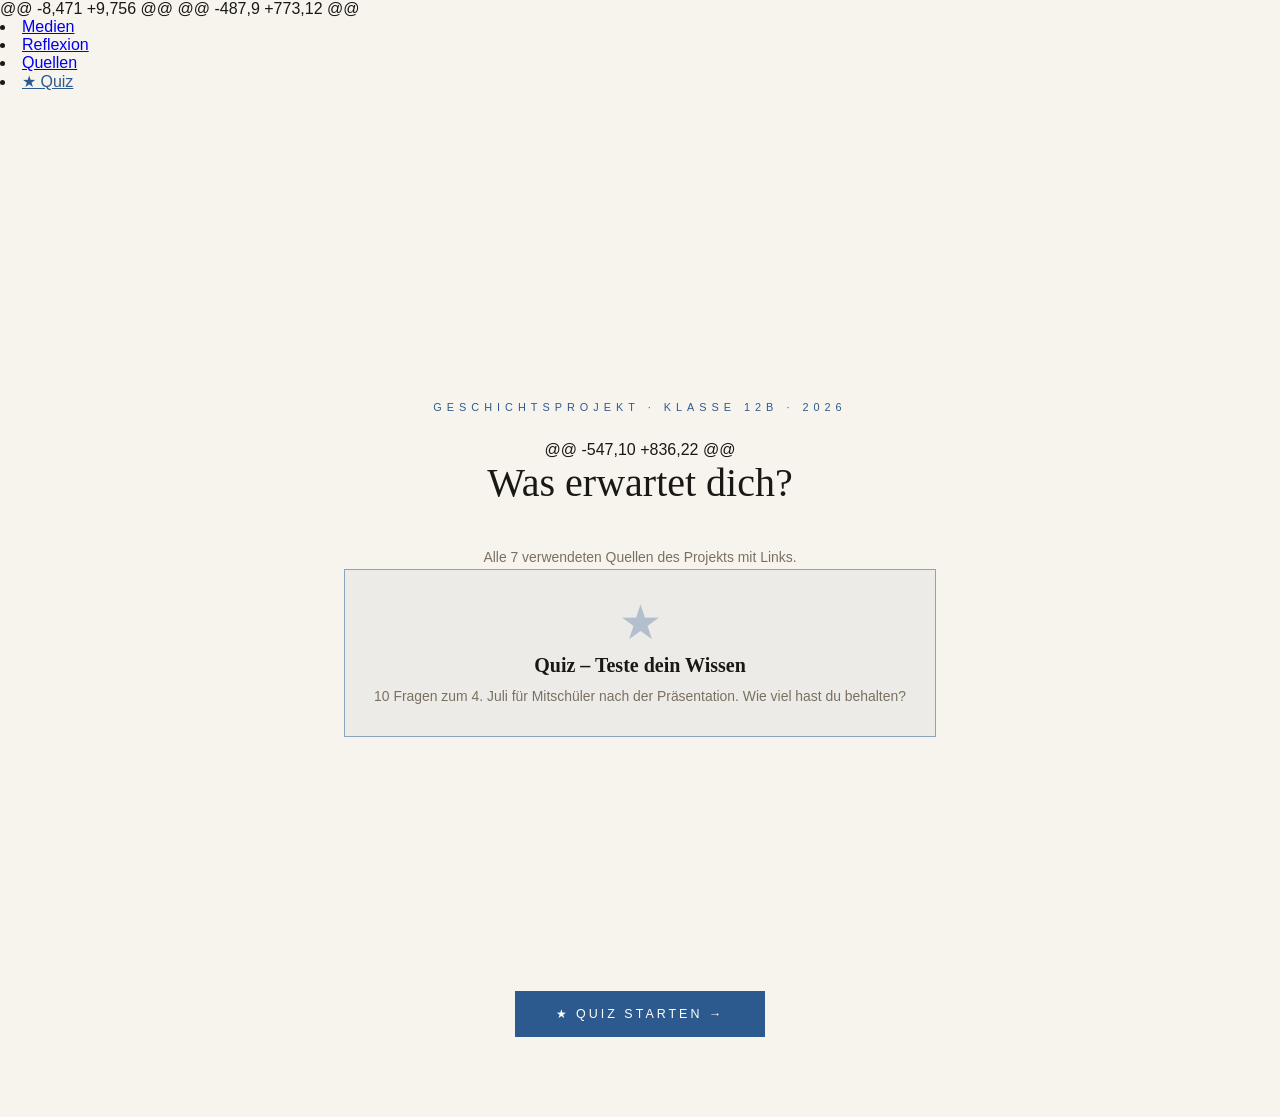
==== commit b0a0256e: "Update index.html" ====
--- a/index.html
+++ b/index.html
@@ -1,38 +1,60 @@
 <!DOCTYPE html>
+
 <html lang="de">
 <head>
 <meta charset="UTF-8">
-<meta name="viewport" content="width=device-width, initial-scale=1.0">
-<title>4. Juli – Unabhängigkeitstag der USA</title>
-<link href="https://fonts.googleapis.com/css2?family=Cormorant+Garamond:ital,wght@0,300;0,400;0,600;0,700;1,400&family=DM+Sans:wght@300;400;500&display=swap" rel="stylesheet">
+@@ -8,471 +9,756 @@
 <style>
 
 :root {
---hintergrund: #F7F4EE;
---flaeche:     #EEEAE0;
---rahmen:      #D8D2C4;
---text:        #1A1814;
---grau:        #7A7060;
---blau:        #2D5A8E;
---rot:         #8E3A2D;
+  --hintergrund: #F7F4EE;
+  --flaeche:     #EEEAE0;
+  --rahmen:      #D8D2C4;
+  --text:        #1A1814;
+  --grau:        #7A7060;
+  --blau:        #2D5A8E;
+  --rot:         #8E3A2D;
+–hintergrund: #F7F4EE;
+–flaeche:     #EEEAE0;
+–rahmen:      #D8D2C4;
+–text:        #1A1814;
+–grau:        #7A7060;
+–blau:        #2D5A8E;
+–rot:         #8E3A2D;
 }
 
 *, *::before, *::after { margin: 0; padding: 0; box-sizing: border-box; }
 html { scroll-behavior: smooth; }
 body {
-font-family: 'DM Sans', sans-serif;
-background: var(--hintergrund);
-color: var(--text);
+  font-family: 'DM Sans', sans-serif;
+  background: var(--hintergrund);
+  color: var(--text);
+  overflow-x: hidden;
+font-family: ‘DM Sans’, sans-serif;
+background: var(–hintergrund);
+color: var(–text);
 overflow-x: hidden;
 }
 
 .navigation {
+  position: fixed;
+  top: 0; left: 0; right: 0;
+  z-index: 100;
+  background: rgba(247,244,238,0.93);
+  backdrop-filter: blur(14px);
+  border-bottom: 1px solid var(--rahmen);
+  height: 72px;
+  display: flex;
+  flex-direction: column;
+  align-items: center;
+  justify-content: center;
+  gap: 4px;
 position: fixed;
 top: 0; left: 0; right: 0;
 z-index: 100;
 background: rgba(247,244,238,0.93);
 backdrop-filter: blur(14px);
-border-bottom: 1px solid var(--rahmen);
+border-bottom: 1px solid var(–rahmen);
 height: 72px;
 display: flex;
 flex-direction: column;
@@ -42,16 +64,28 @@
 }
 
 .logo {
-font-family: 'Cormorant Garamond', serif;
+  font-family: 'Cormorant Garamond', serif;
+  font-size: 1rem;
+  font-weight: 600;
+  letter-spacing: 5px;
+  text-transform: uppercase;
+  color: var(--text);
+  text-decoration: none;
+font-family: ‘Cormorant Garamond’, serif;
 font-size: 1rem;
 font-weight: 600;
 letter-spacing: 5px;
 text-transform: uppercase;
-color: var(--text);
+color: var(–text);
 text-decoration: none;
 }
 
 .nav-links {
+  display: flex;
+  list-style: none;
+  flex-wrap: wrap;
+  justify-content: center;
+  gap: 0;
 display: flex;
 list-style: none;
 flex-wrap: wrap;
@@ -60,10 +94,19 @@
 }
 
 .nav-links a {
+  font-size: 0.68rem;
+  letter-spacing: 2px;
+  text-transform: uppercase;
+  color: var(--grau);
+  text-decoration: none;
+  padding: 0.25rem 0.85rem;
+  border-bottom: 1.5px solid transparent;
+  transition: color 0.2s, border-color 0.2s;
+  display: block;
 font-size: 0.68rem;
 letter-spacing: 2px;
 text-transform: uppercase;
-color: var(--grau);
+color: var(–grau);
 text-decoration: none;
 padding: 0.25rem 0.85rem;
 border-bottom: 1.5px solid transparent;
@@ -72,11 +115,17 @@
 }
 
 .nav-links a:hover {
-color: var(--blau);
-border-bottom-color: var(--blau);
+  color: var(--blau);
+  border-bottom-color: var(--blau);
+color: var(–blau);
+border-bottom-color: var(–blau);
 }
 
 .seite {
+  display: none;
+  min-height: 100vh;
+  padding-top: 72px;
+  animation: einblenden 0.5s ease both;
 display: none;
 min-height: 100vh;
 padding-top: 72px;
@@ -88,11 +137,20 @@
 .seite:target ~ .seite:first-of-type { display: none; }
 
 @keyframes einblenden {
+  from { opacity: 0; transform: translateY(14px); }
+  to   { opacity: 1; transform: translateY(0); }
 from { opacity: 0; transform: translateY(14px); }
 to   { opacity: 1; transform: translateY(0); }
 }
 
 .startbereich {
+  min-height: calc(100vh - 72px);
+  display: flex;
+  flex-direction: column;
+  align-items: center;
+  justify-content: center;
+  text-align: center;
+  padding: 4rem 2rem 5rem;
 min-height: calc(100vh - 72px);
 display: flex;
 flex-direction: column;
@@ -103,45 +161,73 @@
 }
 
 .kleiner-text {
+  font-size: 0.68rem;
+  letter-spacing: 5px;
+  text-transform: uppercase;
+  color: var(--blau);
+  margin-bottom: 1.8rem;
 font-size: 0.68rem;
 letter-spacing: 5px;
 text-transform: uppercase;
-color: var(--blau);
+color: var(–blau);
 margin-bottom: 1.8rem;
 }
 
 .haupttitel {
-font-family: 'Cormorant Garamond', serif;
+  font-family: 'Cormorant Garamond', serif;
+  font-size: clamp(3rem, 8vw, 6.5rem);
+  font-weight: 300;
+  line-height: 1.05;
+  color: var(--text);
+  margin-bottom: 0.3rem;
+font-family: ‘Cormorant Garamond’, serif;
 font-size: clamp(3rem, 8vw, 6.5rem);
 font-weight: 300;
 line-height: 1.05;
-color: var(--text);
+color: var(–text);
 margin-bottom: 0.3rem;
 }
 
 .haupttitel em {
+  font-style: italic;
+  color: var(--blau);
 font-style: italic;
-color: var(--blau);
+color: var(–blau);
 }
 
 .untertitel {
-font-family: 'Cormorant Garamond', serif;
+  font-family: 'Cormorant Garamond', serif;
+  font-size: clamp(1.2rem, 3vw, 2rem);
+  font-style: italic;
+  color: var(--grau);
+  margin-bottom: 2rem;
+font-family: ‘Cormorant Garamond’, serif;
 font-size: clamp(1.2rem, 3vw, 2rem);
 font-style: italic;
-color: var(--grau);
+color: var(–grau);
 margin-bottom: 2rem;
 }
 
 .einleitung {
+  max-width: 520px;
+  font-size: 0.97rem;
+  color: var(--grau);
+  line-height: 1.85;
+  font-weight: 300;
+  margin-bottom: 2.5rem;
 max-width: 520px;
 font-size: 0.97rem;
-color: var(--grau);
+color: var(–grau);
 line-height: 1.85;
 font-weight: 300;
 margin-bottom: 2.5rem;
 }
 
 .info-punkte {
+  display: flex;
+  flex-wrap: wrap;
+  gap: 0.7rem;
+  justify-content: center;
 display: flex;
 flex-wrap: wrap;
 gap: 0.7rem;
@@ -149,32 +235,53 @@
 }
 
 .info-punkt {
+  font-size: 0.68rem;
+  letter-spacing: 1.5px;
+  text-transform: uppercase;
+  color: var(--blau);
+  border: 1px solid rgba(45,90,142,0.3);
+  padding: 0.35rem 1rem;
+  background: rgba(45,90,142,0.05);
 font-size: 0.68rem;
 letter-spacing: 1.5px;
 text-transform: uppercase;
-color: var(--blau);
+color: var(–blau);
 border: 1px solid rgba(45,90,142,0.3);
 padding: 0.35rem 1rem;
 background: rgba(45,90,142,0.05);
 }
 
 .karten-bereich {
+  padding: 4rem 2rem 6rem;
+  max-width: 1100px;
+  margin: 0 auto;
 padding: 4rem 2rem 6rem;
 max-width: 1100px;
 margin: 0 auto;
 }
 
 .bereich-label {
+  font-size: 0.68rem;
+  letter-spacing: 5px;
+  text-transform: uppercase;
+  color: var(--blau);
+  text-align: center;
+  margin-bottom: 0.6rem;
 font-size: 0.68rem;
 letter-spacing: 5px;
 text-transform: uppercase;
-color: var(--blau);
+color: var(–blau);
 text-align: center;
 margin-bottom: 0.6rem;
 }
 
 .bereich-titel {
-font-family: 'Cormorant Garamond', serif;
+  font-family: 'Cormorant Garamond', serif;
+  font-size: clamp(1.6rem, 4vw, 2.5rem);
+  font-weight: 400;
+  text-align: center;
+  margin-bottom: 2.5rem;
+font-family: ‘Cormorant Garamond’, serif;
 font-size: clamp(1.6rem, 4vw, 2.5rem);
 font-weight: 400;
 text-align: center;
@@ -182,14 +289,26 @@
 }
 
 .karten-raster {
+  display: grid;
+  grid-template-columns: repeat(auto-fit, minmax(250px, 1fr));
+  gap: 1.2rem;
 display: grid;
 grid-template-columns: repeat(auto-fit, minmax(250px, 1fr));
 gap: 1.2rem;
 }
 
 .karte {
-background: var(--hintergrund);
-border: 1px solid var(--rahmen);
+  background: var(--hintergrund);
+  border: 1px solid var(--rahmen);
+  padding: 1.8rem;
+  text-decoration: none;
+  color: inherit;
+  display: block;
+  position: relative;
+  overflow: hidden;
+  transition: transform 0.3s ease, box-shadow 0.3s ease, border-color 0.25s;
+background: var(–hintergrund);
+border: 1px solid var(–rahmen);
 padding: 1.8rem;
 text-decoration: none;
 color: inherit;
@@ -200,11 +319,19 @@
 }
 
 .karte::after {
-content: '';
+  content: '';
+  position: absolute;
+  bottom: 0; left: 0; right: 0;
+  height: 2px;
+  background: var(--blau);
+  transform: scaleX(0);
+  transform-origin: left;
+  transition: transform 0.35s ease;
+content: ‘’;
 position: absolute;
 bottom: 0; left: 0; right: 0;
 height: 2px;
-background: var(--blau);
+background: var(–blau);
 transform: scaleX(0);
 transform-origin: left;
 transition: transform 0.35s ease;
@@ -214,7 +341,13 @@
 .karte:hover::after { transform: scaleX(1); }
 
 .karte-nummer {
-font-family: 'Cormorant Garamond', serif;
+  font-family: 'Cormorant Garamond', serif;
+  font-size: 3rem;
+  font-weight: 300;
+  color: rgba(45,90,142,0.13);
+  line-height: 1;
+  margin-bottom: 0.4rem;
+font-family: ‘Cormorant Garamond’, serif;
 font-size: 3rem;
 font-weight: 300;
 color: rgba(45,90,142,0.13);
@@ -223,23 +356,37 @@
 }
 
 .karte-titel {
-font-family: 'Cormorant Garamond', serif;
+  font-family: 'Cormorant Garamond', serif;
+  font-size: 1.25rem;
+  font-weight: 600;
+  margin-bottom: 0.5rem;
+font-family: ‘Cormorant Garamond’, serif;
 font-size: 1.25rem;
 font-weight: 600;
 margin-bottom: 0.5rem;
 }
 
 .karte-beschreibung {
+  font-size: 0.87rem;
+  color: var(--grau);
+  line-height: 1.65;
+  font-weight: 300;
 font-size: 0.87rem;
-color: var(--grau);
+color: var(–grau);
 line-height: 1.65;
 font-weight: 300;
 }
 
 .pfeil {
+  position: absolute;
+  top: 1.8rem; right: 1.8rem;
+  color: var(--blau);
+  opacity: 0;
+  transform: translateX(-4px);
+  transition: opacity 0.25s, transform 0.25s;
 position: absolute;
 top: 1.8rem; right: 1.8rem;
-color: var(--blau);
+color: var(–blau);
 opacity: 0;
 transform: translateX(-4px);
 transition: opacity 0.25s, transform 0.25s;
@@ -248,44 +395,70 @@
 .karte:hover .pfeil { opacity: 1; transform: translateX(0); }
 
 .seitenheader {
+  padding: 4rem 2rem 2.5rem;
+  text-align: center;
+  border-bottom: 1px solid var(--rahmen);
 padding: 4rem 2rem 2.5rem;
 text-align: center;
-border-bottom: 1px solid var(--rahmen);
+border-bottom: 1px solid var(–rahmen);
 }
 
 .seitenheader .klein {
+  font-size: 0.68rem;
+  letter-spacing: 5px;
+  text-transform: uppercase;
+  color: var(--blau);
+  margin-bottom: 0.8rem;
 font-size: 0.68rem;
 letter-spacing: 5px;
 text-transform: uppercase;
-color: var(--blau);
+color: var(–blau);
 margin-bottom: 0.8rem;
 }
 
 .seitenheader h1 {
-font-family: 'Cormorant Garamond', serif;
+  font-family: 'Cormorant Garamond', serif;
+  font-size: clamp(2rem, 5vw, 3.2rem);
+  font-weight: 400;
+  margin-bottom: 0.5rem;
+font-family: ‘Cormorant Garamond’, serif;
 font-size: clamp(2rem, 5vw, 3.2rem);
 font-weight: 400;
 margin-bottom: 0.5rem;
 }
 
 .seitenheader .intro {
-font-family: 'Cormorant Garamond', serif;
+  font-family: 'Cormorant Garamond', serif;
+  font-style: italic;
+  font-size: 1.1rem;
+  color: var(--grau);
+  max-width: 540px;
+  margin: 0 auto;
+  line-height: 1.7;
+font-family: ‘Cormorant Garamond’, serif;
 font-style: italic;
 font-size: 1.1rem;
-color: var(--grau);
+color: var(–grau);
 max-width: 540px;
 margin: 0 auto;
 line-height: 1.7;
 }
 
 .linie {
+  width: 44px;
+  height: 1.5px;
+  background: var(--blau);
+  margin: 1.2rem auto 0;
 width: 44px;
 height: 1.5px;
-background: var(--blau);
+background: var(–blau);
 margin: 1.2rem auto 0;
 }
 
 .inhalt {
+  max-width: 800px;
+  margin: 0 auto;
+  padding: 3.5rem 2rem 5rem;
 max-width: 800px;
 margin: 0 auto;
 padding: 3.5rem 2rem 5rem;
@@ -294,15 +467,25 @@
 .abschnitt { margin-bottom: 3rem; }
 
 .abschnitt h3 {
-font-family: 'Cormorant Garamond', serif;
+  font-family: 'Cormorant Garamond', serif;
+  font-size: 1.55rem;
+  font-weight: 600;
+  margin-bottom: 0.9rem;
+  padding-bottom: 0.5rem;
+  border-bottom: 1px solid var(--rahmen);
+font-family: ‘Cormorant Garamond’, serif;
 font-size: 1.55rem;
 font-weight: 600;
 margin-bottom: 0.9rem;
 padding-bottom: 0.5rem;
-border-bottom: 1px solid var(--rahmen);
+border-bottom: 1px solid var(–rahmen);
 }
 
 .abschnitt p {
+  font-size: 0.97rem;
+  line-height: 1.9;
+  font-weight: 300;
+  margin-bottom: 0.9rem;
 font-size: 0.97rem;
 line-height: 1.9;
 font-weight: 300;
@@ -310,27 +493,43 @@
 }
 
 .zitat {
-border-left: 2.5px solid var(--blau);
+  border-left: 2.5px solid var(--blau);
+  padding: 1rem 1.5rem;
+  margin: 1.5rem 0;
+  background: var(--flaeche);
+border-left: 2.5px solid var(–blau);
 padding: 1rem 1.5rem;
 margin: 1.5rem 0;
-background: var(--flaeche);
+background: var(–flaeche);
 }
 
 .zitat p {
-font-family: 'Cormorant Garamond', serif;
+  font-family: 'Cormorant Garamond', serif;
+  font-size: 1.1rem;
+  font-style: italic;
+  margin-bottom: 0.3rem !important;
+font-family: ‘Cormorant Garamond’, serif;
 font-size: 1.1rem;
 font-style: italic;
 margin-bottom: 0.3rem !important;
 }
 
 .zitat .quelle-text {
+  font-size: 0.72rem;
+  letter-spacing: 1px;
+  text-transform: uppercase;
+  color: var(--blau);
 font-size: 0.72rem;
 letter-spacing: 1px;
 text-transform: uppercase;
-color: var(--blau);
+color: var(–blau);
 }
 
 .fakten {
+  display: grid;
+  grid-template-columns: repeat(auto-fit, minmax(140px, 1fr));
+  gap: 1rem;
+  margin: 1.5rem 0;
 display: grid;
 grid-template-columns: repeat(auto-fit, minmax(140px, 1fr));
 gap: 1rem;
@@ -338,8 +537,13 @@
 }
 
 .fakt {
-background: var(--flaeche);
-border: 1px solid var(--rahmen);
+  background: var(--flaeche);
+  border: 1px solid var(--rahmen);
+  padding: 1.2rem;
+  text-align: center;
+  transition: transform 0.25s;
+background: var(–flaeche);
+border: 1px solid var(–rahmen);
 padding: 1.2rem;
 text-align: center;
 transition: transform 0.25s;
@@ -348,35 +552,56 @@
 .fakt:hover { transform: translateY(-3px); }
 
 .fakt-zahl {
-font-family: 'Cormorant Garamond', serif;
+  font-family: 'Cormorant Garamond', serif;
+  font-size: 2rem;
+  font-weight: 700;
+  color: var(--blau);
+  line-height: 1;
+  margin-bottom: 0.3rem;
+font-family: ‘Cormorant Garamond’, serif;
 font-size: 2rem;
 font-weight: 700;
-color: var(--blau);
+color: var(–blau);
 line-height: 1;
 margin-bottom: 0.3rem;
 }
 
 .fakt-text {
+  font-size: 0.7rem;
+  letter-spacing: 1px;
+  text-transform: uppercase;
+  color: var(--grau);
 font-size: 0.7rem;
 letter-spacing: 1px;
 text-transform: uppercase;
-color: var(--grau);
+color: var(–grau);
 }
 
 .liste { list-style: none; margin: 1rem 0; }
 
 .liste li {
+  padding: 0.55rem 0 0.55rem 1.2rem;
+  position: relative;
+  font-size: 0.94rem;
+  line-height: 1.75;
+  font-weight: 300;
+  border-bottom: 1px solid var(--rahmen);
 padding: 0.55rem 0 0.55rem 1.2rem;
 position: relative;
 font-size: 0.94rem;
 line-height: 1.75;
 font-weight: 300;
-border-bottom: 1px solid var(--rahmen);
+border-bottom: 1px solid var(–rahmen);
 }
 
 .liste li::before { content: '—'; position: absolute; left: 0; color: var(--blau); }
+.liste li::before { content: ‘—’; position: absolute; left: 0; color: var(–blau); }
 
 .zwei-spalten {
+  display: grid;
+  grid-template-columns: 1fr 1fr;
+  gap: 1.2rem;
+  margin: 1.5rem 0;
 display: grid;
 grid-template-columns: 1fr 1fr;
 gap: 1.2rem;
@@ -386,17 +611,27 @@
 @media (max-width: 580px) { .zwei-spalten { grid-template-columns: 1fr; } }
 
 .spalte { background: var(--flaeche); border: 1px solid var(--rahmen); padding: 1.4rem; }
+.spalte { background: var(–flaeche); border: 1px solid var(–rahmen); padding: 1.4rem; }
 
 .spalte h4 {
-font-family: 'Cormorant Garamond', serif;
+  font-family: 'Cormorant Garamond', serif;
+  font-size: 1.05rem;
+  font-weight: 600;
+  margin-bottom: 0.6rem;
+font-family: ‘Cormorant Garamond’, serif;
 font-size: 1.05rem;
 font-weight: 600;
 margin-bottom: 0.6rem;
 }
 
 .spalte p { font-size: 0.88rem; color: var(--grau); line-height: 1.7; font-weight: 300; }
+.spalte p { font-size: 0.88rem; color: var(–grau); line-height: 1.7; font-weight: 300; }
 
 .personen {
+  display: grid;
+  grid-template-columns: repeat(auto-fit, minmax(160px, 1fr));
+  gap: 1rem;
+  margin: 1.5rem 0;
 display: grid;
 grid-template-columns: repeat(auto-fit, minmax(160px, 1fr));
 gap: 1rem;
@@ -404,38 +639,62 @@
 }
 
 .person { background: var(--flaeche); border: 1px solid var(--rahmen); padding: 1.3rem; text-align: center; }
+.person { background: var(–flaeche); border: 1px solid var(–rahmen); padding: 1.3rem; text-align: center; }
 
 .person-kreis {
+  width: 52px; height: 52px;
+  border-radius: 50%;
+  background: linear-gradient(135deg, var(--blau), var(--rot));
+  display: flex; align-items: center; justify-content: center;
+  font-family: 'Cormorant Garamond', serif;
+  font-size: 1.15rem; font-weight: 700; color: white;
+  margin: 0 auto 0.8rem;
 width: 52px; height: 52px;
 border-radius: 50%;
-background: linear-gradient(135deg, var(--blau), var(--rot));
+background: linear-gradient(135deg, var(–blau), var(–rot));
 display: flex; align-items: center; justify-content: center;
-font-family: 'Cormorant Garamond', serif;
+font-family: ‘Cormorant Garamond’, serif;
 font-size: 1.15rem; font-weight: 700; color: white;
 margin: 0 auto 0.8rem;
 }
 
 .person-name { font-family: 'Cormorant Garamond', serif; font-size: 1rem; font-weight: 600; margin-bottom: 0.3rem; }
 .person-beschreibung { font-size: 0.78rem; color: var(--grau); line-height: 1.5; font-weight: 300; }
+.person-name { font-family: ‘Cormorant Garamond’, serif; font-size: 1rem; font-weight: 600; margin-bottom: 0.3rem; }
+.person-beschreibung { font-size: 0.78rem; color: var(–grau); line-height: 1.5; font-weight: 300; }
 
 .zeitstrahl { padding: 0.5rem 0; }
 
 .zeiteintrag {
+  display: flex;
+  gap: 1.5rem;
+  padding: 0.9rem 0;
+  border-bottom: 1px solid var(--rahmen);
+  align-items: flex-start;
 display: flex;
 gap: 1.5rem;
 padding: 0.9rem 0;
-border-bottom: 1px solid var(--rahmen);
+border-bottom: 1px solid var(–rahmen);
 align-items: flex-start;
 }
 
 .jahr { font-family: 'Cormorant Garamond', serif; font-size: 1.25rem; font-weight: 700; color: var(--blau); min-width: 55px; }
+.jahr { font-family: ‘Cormorant Garamond’, serif; font-size: 1.25rem; font-weight: 700; color: var(–blau); min-width: 55px; }
 .jahres-text { font-size: 0.92rem; line-height: 1.75; font-weight: 300; padding-top: 2px; }
 
 .seiten-nav {
+  max-width: 800px;
+  margin: 0 auto;
+  padding: 2rem;
+  border-top: 1px solid var(--rahmen);
+  display: flex;
+  justify-content: space-between;
+  flex-wrap: wrap;
+  gap: 1rem;
 max-width: 800px;
 margin: 0 auto;
 padding: 2rem;
-border-top: 1px solid var(--rahmen);
+border-top: 1px solid var(–rahmen);
 display: flex;
 justify-content: space-between;
 flex-wrap: wrap;
@@ -443,11 +702,21 @@
 }
 
 .nav-button {
+  display: inline-block;
+  border: 1px solid var(--rahmen);
+  color: var(--grau);
+  padding: 0.55rem 1.3rem;
+  font-family: 'DM Sans', sans-serif;
+  font-size: 0.68rem;
+  letter-spacing: 2px;
+  text-transform: uppercase;
+  text-decoration: none;
+  transition: background 0.2s, color 0.2s, border-color 0.2s;
 display: inline-block;
-border: 1px solid var(--rahmen);
-color: var(--grau);
+border: 1px solid var(–rahmen);
+color: var(–grau);
 padding: 0.55rem 1.3rem;
-font-family: 'DM Sans', sans-serif;
+font-family: ‘DM Sans’, sans-serif;
 font-size: 0.68rem;
 letter-spacing: 2px;
 text-transform: uppercase;
@@ -456,14 +725,20 @@
 }
 
 .nav-button:hover { background: var(--blau); border-color: var(--blau); color: white; }
+.nav-button:hover { background: var(–blau); border-color: var(–blau); color: white; }
 
 .quellen-liste { list-style: none; }
 
 .quelle-eintrag {
+  display: flex;
+  gap: 1.4rem;
+  padding: 1.4rem 0;
+  border-bottom: 1px solid var(--rahmen);
+  align-items: flex-start;
 display: flex;
 gap: 1.4rem;
 padding: 1.4rem 0;
-border-bottom: 1px solid var(--rahmen);
+border-bottom: 1px solid var(–rahmen);
 align-items: flex-start;
 }
 
@@ -471,369 +746,745 @@
 .quelle-inhalt h4 { font-family: 'Cormorant Garamond', serif; font-size: 1.05rem; font-weight: 600; margin-bottom: 0.25rem; }
 .quelle-inhalt p { font-size: 0.85rem; color: var(--grau); line-height: 1.6; margin-bottom: 0.35rem; }
 .quelle-link { font-size: 0.74rem; color: var(--blau); text-decoration: none; word-break: break-all; }
+.quelle-nummer { font-family: ‘Cormorant Garamond’, serif; font-size: 1.5rem; font-weight: 300; color: rgba(45,90,142,0.2); min-width: 30px; line-height: 1; }
+.quelle-inhalt h4 { font-family: ‘Cormorant Garamond’, serif; font-size: 1.05rem; font-weight: 600; margin-bottom: 0.25rem; }
+.quelle-inhalt p { font-size: 0.85rem; color: var(–grau); line-height: 1.6; margin-bottom: 0.35rem; }
+.quelle-link { font-size: 0.74rem; color: var(–blau); text-decoration: none; word-break: break-all; }
 .quelle-link:hover { text-decoration: underline; }
+
+/* ===== QUIZ STYLES ===== */
+.quiz-wrapper {
+max-width: 720px;
+margin: 0 auto;
+padding: 3rem 2rem 5rem;
+}
+
+.quiz-fortschritt {
+display: flex;
+align-items: center;
+gap: 1rem;
+margin-bottom: 2.5rem;
+}
+
+.fortschritt-balken {
+flex: 1;
+height: 3px;
+background: var(–rahmen);
+position: relative;
+overflow: hidden;
+}
+
+.fortschritt-fill {
+height: 100%;
+background: var(–blau);
+transition: width 0.5s ease;
+width: 0%;
+}
+
+.fortschritt-text {
+font-size: 0.72rem;
+letter-spacing: 2px;
+text-transform: uppercase;
+color: var(–grau);
+white-space: nowrap;
+}
+
+.quiz-frage-block {
+display: none;
+animation: einblenden 0.4s ease both;
+}
+
+.quiz-frage-block.aktiv { display: block; }
+
+.frage-nummer {
+font-family: ‘Cormorant Garamond’, serif;
+font-size: 0.8rem;
+font-weight: 600;
+letter-spacing: 4px;
+text-transform: uppercase;
+color: var(–blau);
+margin-bottom: 0.8rem;
+}
+
+.frage-text {
+font-family: ‘Cormorant Garamond’, serif;
+font-size: clamp(1.3rem, 3vw, 1.75rem);
+font-weight: 400;
+line-height: 1.4;
+margin-bottom: 2rem;
+color: var(–text);
+}
+
+.antwort-liste {
+display: flex;
+flex-direction: column;
+gap: 0.7rem;
+margin-bottom: 2rem;
+}
+
+.antwort-btn {
+background: var(–hintergrund);
+border: 1px solid var(–rahmen);
+padding: 1rem 1.4rem;
+text-align: left;
+font-family: ‘DM Sans’, sans-serif;
+font-size: 0.95rem;
+font-weight: 300;
+color: var(–text);
+cursor: pointer;
+transition: background 0.2s, border-color 0.2s, transform 0.15s;
+display: flex;
+align-items: center;
+gap: 1rem;
+line-height: 1.5;
+}
+
+.antwort-btn:hover:not(:disabled) {
+background: var(–flaeche);
+border-color: var(–blau);
+transform: translateX(4px);
+}
+
+.antwort-btn .buchstabe {
+font-family: ‘Cormorant Garamond’, serif;
+font-size: 1.1rem;
+font-weight: 700;
+color: var(–blau);
+min-width: 22px;
+opacity: 0.5;
+}
+
+.antwort-btn.richtig {
+background: rgba(45, 142, 60, 0.08);
+border-color: #2D8E3C;
+color: #1a5c22;
+}
+.antwort-btn.richtig .buchstabe { color: #2D8E3C; opacity: 1; }
+
+.antwort-btn.falsch {
+background: rgba(142, 58, 45, 0.08);
+border-color: var(–rot);
+color: #5c1a1a;
+}
+.antwort-btn.falsch .buchstabe { color: var(–rot); opacity: 1; }
+
+.antwort-btn.korrekt-markiert {
+background: rgba(45, 142, 60, 0.05);
+border-color: #2D8E3C;
+border-style: dashed;
+}
+
+.erklaerung {
+display: none;
+background: var(–flaeche);
+border-left: 2.5px solid var(–blau);
+padding: 1rem 1.5rem;
+margin-bottom: 2rem;
+font-size: 0.9rem;
+line-height: 1.75;
+color: var(–grau);
+font-weight: 300;
+animation: einblenden 0.3s ease both;
+}
+
+.erklaerung.sichtbar { display: block; }
+
+.erklaerung strong { color: var(–text); font-weight: 500; }
+
+.weiter-btn {
+background: var(–blau);
+border: 1px solid var(–blau);
+color: white;
+padding: 0.75rem 2rem;
+font-family: ‘DM Sans’, sans-serif;
+font-size: 0.75rem;
+letter-spacing: 2.5px;
+text-transform: uppercase;
+cursor: pointer;
+transition: background 0.2s, transform 0.15s;
+display: none;
+}
+
+.weiter-btn:hover { background: #1e3f66; transform: translateY(-1px); }
+.weiter-btn.sichtbar { display: inline-block; }
+
+/* Ergebnis */
+.quiz-ergebnis {
+display: none;
+text-align: center;
+animation: einblenden 0.5s ease both;
+}
+
+.quiz-ergebnis.sichtbar { display: block; }
+
+.ergebnis-kreis {
+width: 120px; height: 120px;
+border-radius: 50%;
+background: linear-gradient(135deg, var(–blau), #1e3f66);
+display: flex;
+flex-direction: column;
+align-items: center;
+justify-content: center;
+margin: 0 auto 2rem;
+}
+
+.ergebnis-zahl {
+font-family: ‘Cormorant Garamond’, serif;
+font-size: 2.8rem;
+font-weight: 700;
+color: white;
+line-height: 1;
+}
+
+.ergebnis-von {
+font-size: 0.65rem;
+letter-spacing: 2px;
+text-transform: uppercase;
+color: rgba(255,255,255,0.7);
+}
+
+.ergebnis-titel {
+font-family: ‘Cormorant Garamond’, serif;
+font-size: 2rem;
+font-weight: 400;
+margin-bottom: 0.6rem;
+}
+
+.ergebnis-beschreibung {
+font-size: 0.95rem;
+color: var(–grau);
+font-weight: 300;
+line-height: 1.8;
+max-width: 440px;
+margin: 0 auto 2.5rem;
+}
+
+.ergebnis-buttons {
+display: flex;
+gap: 1rem;
+justify-content: center;
+flex-wrap: wrap;
+}
+
+.ergebnis-detail {
+display: grid;
+grid-template-columns: repeat(3, 1fr);
+gap: 1rem;
+margin: 2rem 0;
+text-align: center;
+}
+
+.detail-box {
+background: var(–flaeche);
+border: 1px solid var(–rahmen);
+padding: 1.2rem;
+}
+
+.detail-zahl {
+font-family: ‘Cormorant Garamond’, serif;
+font-size: 2rem;
+font-weight: 700;
+line-height: 1;
+margin-bottom: 0.3rem;
+}
+
+.detail-label {
+font-size: 0.68rem;
+letter-spacing: 1.5px;
+text-transform: uppercase;
+color: var(–grau);
+}
+
+.quiz-banner {
+background: linear-gradient(135deg, var(–blau), #1e3f66);
+padding: 3rem 2rem;
+text-align: center;
+margin-bottom: 0;
+}
+
+.quiz-banner-titel {
+font-family: ‘Cormorant Garamond’, serif;
+font-size: clamp(1.8rem, 4vw, 2.8rem);
+font-weight: 400;
+color: white;
+margin-bottom: 0.5rem;
+}
+
+.quiz-banner-sub {
+font-size: 0.82rem;
+letter-spacing: 3px;
+text-transform: uppercase;
+color: rgba(255,255,255,0.65);
+margin-bottom: 2rem;
+}
+
+.quiz-start-btn {
+background: white;
+border: none;
+color: var(–blau);
+padding: 0.9rem 2.5rem;
+font-family: ‘DM Sans’, sans-serif;
+font-size: 0.78rem;
+font-weight: 500;
+letter-spacing: 3px;
+text-transform: uppercase;
+cursor: pointer;
+transition: transform 0.2s, box-shadow 0.2s;
+}
+
+.quiz-start-btn:hover { transform: translateY(-2px); box-shadow: 0 8px 24px rgba(0,0,0,0.2); }
+
+.quiz-intro { display: block; }
+.quiz-fragen { display: none; }
 
 </style>
 </head>
 <body>
-
-<nav class="navigation">
-<a href="#start" class="logo">4. Juli 1776</a>
-<ul class="nav-links">
-<li><a href="#start">Start</a></li>
-<li><a href="#geschichte">Geschichte</a></li>
-<li><a href="#gesellschaft">Gesellschaft</a></li>
-<li><a href="#traditionen">Traditionen</a></li>
+@@ -487,9 +773,12 @@
 <li><a href="#medien">Medien</a></li>
 <li><a href="#reflexion">Reflexion</a></li>
 <li><a href="#quellen">Quellen</a></li>
+    <li><a href="#quiz" style="color: var(--blau); font-weight: 500;">★ Quiz</a></li>
 </ul>
 </nav>
+
+<!-- ===== START ===== -->
 
 <div id="start" class="seite">
 <div class="startbereich">
 <div class="kleiner-text">Geschichtsprojekt · Klasse 12B · 2026</div>
-<h1 class="haupttitel">4. <em>Juli</em></h1>
-<div class="untertitel">Unabhängigkeitstag der USA</div>
-<p class="einleitung">
-Am 4. Juli 1776 erklärten 13 amerikanische Kolonien ihre Unabhängigkeit
-von Großbritannien – und veränderten die Welt für immer.
-Eine Analyse des wichtigsten Nationalfeiertages der USA.
-</p>
-<div class="info-punkte">
-<span class="info-punkt">1776 · Gründung</span>
-<span class="info-punkt">250 Jahre Geschichte</span>
-<span class="info-punkt">13 Kolonien</span>
-</div>
-</div>
-
-<div class="karten-bereich">
-<div class="bereich-label">Kapitelübersicht</div>
-<h2 class="bereich-titel">Was erwartet dich?</h2>
-<div class="karten-raster">
-<a href="#geschichte" class="karte">
-<div class="karte-nummer">01</div>
-<div class="karte-titel">Historische Bedeutung</div>
-<div class="karte-beschreibung">Warum wurde die Unabhängigkeit erklärt? Wer waren die Gründerväter? Wie entwickelte sich die Tradition?</div>
-<div class="pfeil">→</div>
-</a>
-<a href="#gesellschaft" class="karte">
-<div class="karte-nummer">02</div>
-<div class="karte-titel">Gesellschaftliche Perspektiven</div>
-<div class="karte-beschreibung">Wer feiert – und wer nicht? Die kritische Sicht von Afroamerikanern, Native Americans und die BLM-Bewegung.</div>
-<div class="pfeil">→</div>
-</a>
-<a href="#traditionen" class="karte">
-<div class="karte-nummer">03</div>
-<div class="karte-titel">Begegnung & Traditionen</div>
-<div class="karte-beschreibung">14.000 Feuerwerke, 150 Millionen Hot Dogs, Paraden – wie feiert Amerika seinen größten Tag?</div>
-<div class="pfeil">→</div>
-</a>
-<a href="#medien" class="karte">
-<div class="karte-nummer">04</div>
-<div class="karte-titel">Mediale Repräsentation</div>
-<div class="karte-beschreibung">Von patriotischen Berichten zu kritischen Stimmen – wie zeigen Medien den 4. Juli?</div>
-<div class="pfeil">→</div>
-</a>
-<a href="#reflexion" class="karte">
-<div class="karte-nummer">05</div>
-<div class="karte-titel">Historisches Bewusstsein</div>
-<div class="karte-beschreibung">Verbindet oder spaltet der Feiertag Amerika? Was soll erinnert werden – und was wird vergessen?</div>
-<div class="pfeil">→</div>
-</a>
-<a href="#quellen" class="karte">
-<div class="karte-nummer">06</div>
-<div class="karte-titel">Quellenverzeichnis</div>
+@@ -547,10 +836,22 @@ <h2 class="bereich-titel">Was erwartet dich?</h2>
 <div class="karte-beschreibung">Alle 7 verwendeten Quellen des Projekts mit Links.</div>
 <div class="pfeil">→</div>
 </a>
-</div>
-</div>
-</div>
+      <a href="#quiz" class="karte" style="border-color: rgba(45,90,142,0.5); background: rgba(45,90,142,0.05);">
+        <div class="karte-nummer" style="color: rgba(45,90,142,0.3);">★</div>
+        <div class="karte-titel">Quiz – Teste dein Wissen</div>
+        <div class="karte-beschreibung">10 Fragen zum 4. Juli für Mitschüler nach der Präsentation. Wie viel hast du behalten?</div>
+        <div class="pfeil">→</div>
+      </a>
+</div>
+</div>
+
+  <div style="text-align:center; padding: 0 2rem 5rem;">
+    <a href="#quiz" class="nav-button" style="font-size:0.78rem; padding:0.9rem 2.5rem; background:var(--blau); border-color:var(--blau); color:white; letter-spacing:3px;">★ Quiz starten →</a>
+  </div>
+</div>
+
+<!-- ===== GESCHICHTE ===== -->
 
 <div id="geschichte" class="seite">
 <div class="seitenheader">
 <div class="klein">Kapitel 01</div>
-<h1>Historische Bedeutung</h1>
-<p class="intro">Warum gibt es diesen Feiertag? Welche Ereignisse und Personen werden erinnert?</p>
-<div class="linie"></div>
-</div>
-<div class="inhalt">
-<div class="abschnitt">
-<h3>Die Unabhängigkeitserklärung</h3>
-<p>Der 4. Juli ist der Nationalfeiertag der USA. An diesem Tag im Jahr 1776 wurde die Unabhängigkeitserklärung – auf Englisch „Declaration of Independence" – offiziell angenommen. Damit trennten sich die 13 amerikanischen Kolonien von Großbritannien und gründeten einen neuen, unabhängigen Staat.</p>
-<div class="zitat">
-<p>„Wir halten diese Wahrheiten für selbstverständlich: dass alle Menschen gleich geschaffen sind, dass sie von ihrem Schöpfer mit unveräußerlichen Rechten ausgestattet sind ..."</p>
-<span class="quelle-text">— Declaration of Independence, 4. Juli 1776</span>
-</div>
-</div>
-<div class="abschnitt">
-<h3>Die Gründerväter</h3>
-<p>Die wichtigsten Personen hinter der Unabhängigkeitserklärung riskierten buchstäblich ihr Leben – denn mit ihrer Unterschrift begingen sie offiziell Hochverrat an Großbritannien.</p>
-<div class="personen">
-<div class="person"><div class="person-kreis">TJ</div><div class="person-name">Thomas Jefferson</div><div class="person-beschreibung">Schrieb den Hauptteil der Erklärung</div></div>
-<div class="person"><div class="person-kreis">BF</div><div class="person-name">Benjamin Franklin</div><div class="person-beschreibung">Staatsmann, Erfinder und Diplomat</div></div>
-<div class="person"><div class="person-kreis">JA</div><div class="person-name">John Adams</div><div class="person-beschreibung">Später 2. Präsident der USA</div></div>
-<div class="person"><div class="person-kreis">+53</div><div class="person-name">56 Unterzeichner</div><div class="person-beschreibung">Alle riskierten ihr Leben</div></div>
-</div>
-</div>
-<div class="abschnitt">
-<h3>Entwicklung der Tradition</h3>
-<div class="zeitstrahl">
-<div class="zeiteintrag"><div class="jahr">1776</div><div class="jahres-text">Die Unabhängigkeitserklärung wird offiziell angenommen.</div></div>
-<div class="zeiteintrag"><div class="jahr">1777</div><div class="jahres-text">Erstes Feuerwerk in Rhode Island – 13 Kanonen für die 13 Gründungsstaaten.</div></div>
-<div class="zeiteintrag"><div class="jahr">1870</div><div class="jahres-text">Offiziell anerkannter nationaler Feiertag der USA.</div></div>
-<div class="zeiteintrag"><div class="jahr">1941</div><div class="jahres-text">Bezahlter freier Tag für alle Bundesangestellten.</div></div>
-<div class="zeiteintrag"><div class="jahr">Heute</div><div class="jahres-text">Symbol für Freiheit, Demokratie und Nationalstolz – aber auch kritisch reflektiert.</div></div>
-</div>
-</div>
-<div class="abschnitt">
-<h3>Hat der Tag an Bedeutung gewonnen?</h3>
-<p>Der 4. Juli hat eher an Bedeutung gewonnen. Er steht heute nicht nur für die Unabhängigkeit von 1776, sondern auch für amerikanische Werte wie Freiheit, Demokratie und Nationalstolz. Allerdings wird er von manchen kritisch gesehen, da die Freiheit damals nicht für alle galt.</p>
-</div>
-</div>
-<div class="seiten-nav">
-<a href="#start" class="nav-button">← Start</a>
-<a href="#gesellschaft" class="nav-button">Gesellschaft →</a>
-</div>
-</div>
+@@ -598,6 +899,8 @@ <h3>Hat der Tag an Bedeutung gewonnen?</h3>
+</div>
+</div>
+
+<!-- ===== GESELLSCHAFT ===== -->
 
 <div id="gesellschaft" class="seite">
 <div class="seitenheader">
 <div class="klein">Kapitel 02</div>
-<h1>Gesellschaftliche Perspektiven</h1>
-<p class="intro">Wer setzt sich aktiv für den Feiertag ein – und wer steht ihm kritisch gegenüber?</p>
-<div class="linie"></div>
-</div>
-<div class="inhalt">
-<div class="abschnitt">
-<h3>Befürworter und Kritiker</h3>
-<div class="zwei-spalten">
-<div class="spalte"><h4>Befürworter</h4><p>Patriotische Organisationen, lokale Gemeinden, Schulen und Einwanderer, die den Tag als Symbol ihrer eigenen Freiheit sehen.</p></div>
-<div class="spalte"><h4>Kritische Stimmen</h4><p>Afroamerikanische Aktivisten, Native Americans und die BLM-Bewegung weisen auf Widersprüche im Freiheitsversprechen hin.</p></div>
-</div>
-</div>
-<div class="abschnitt">
-<h3>Wer setzt sich aktiv ein?</h3>
-<ul class="liste">
-<li>Patriotische Organisationen wie die „American Legion" oder „Veterans of Foreign Wars" organisieren Paraden und Gedenkfeiern</li>
-<li>Lokale Gemeinden und Städte veranstalten Feuerwerke und Konzerte</li>
-<li>Schulen und Bildungseinrichtungen nutzen den Tag für Geschichtsunterricht</li>
-<li>Migranten sehen den Tag oft als Symbol für ihre eigene Freiheit in Amerika</li>
-</ul>
-</div>
-<div class="abschnitt">
-<h3>Frederick Douglass – Eine historische Anklage</h3>
-<p>Der afroamerikanische Redner Frederick Douglass hielt 1852 eine der bekanntesten Reden der amerikanischen Geschichte.</p>
-<div class="zitat">
-<p>„What to the Slave is the 4th of July?" – Er fragte, was dieser Tag für Menschen bedeutet, die keine Rechte hatten, und prangerte die Heuchelei einer Nation an, die Freiheit feierte, während sie Millionen versklavte.</p>
-<span class="quelle-text">— Frederick Douglass, 5. Juli 1852</span>
-</div>
-<p>Im Zuge der <strong>Black-Lives-Matter-Bewegung</strong> ab den 2010er Jahren wurde diese Frage wieder hochaktuell. Auch <strong>indigene Völker</strong> sehen den Feiertag kritisch – die Unabhängigkeit bedeutete für sie Verdrängung und Verlust ihrer Länder.</p>
-</div>
-<div class="abschnitt">
-<h3>Regionale und internationale Unterschiede</h3>
-<div class="fakten">
-<div class="fakt"><div class="fakt-zahl">Süden</div><div class="fakt-text">Fokus auf Nationalstolz & Militär</div></div>
-<div class="fakt"><div class="fakt-zahl">NYC</div><div class="fakt-text">Riesige öffentliche Feuerwerke</div></div>
-<div class="fakt"><div class="fakt-zahl">Global</div><div class="fakt-text">US-Botschaften feiern weltweit</div></div>
-</div>
-</div>
-</div>
-<div class="seiten-nav">
-<a href="#geschichte" class="nav-button">← Geschichte</a>
-<a href="#traditionen" class="nav-button">Traditionen →</a>
-</div>
-</div>
+@@ -646,6 +949,8 @@ <h3>Regionale und internationale Unterschiede</h3>
+</div>
+</div>
+
+<!-- ===== TRADITIONEN ===== -->
 
 <div id="traditionen" class="seite">
 <div class="seitenheader">
 <div class="klein">Kapitel 03</div>
-<h1>Begegnung & Traditionen</h1>
-<p class="intro">Rituale, Symbole und Veranstaltungen rund um den 4. Juli</p>
-<div class="linie"></div>
-</div>
-<div class="inhalt">
-<div class="abschnitt">
-<h3>Die großen Zahlen</h3>
-<div class="fakten">
-<div class="fakt"><div class="fakt-zahl">14.000</div><div class="fakt-text">Feuerwerke in Amerika</div></div>
-<div class="fakt"><div class="fakt-zahl">150M</div><div class="fakt-text">Hot Dogs gegessen</div></div>
-<div class="fakt"><div class="fakt-zahl">68%</div><div class="fakt-text">Amerikaner grillen</div></div>
-<div class="fakt"><div class="fakt-zahl">56</div><div class="fakt-text">Unterzeichner</div></div>
-</div>
-</div>
-<div class="abschnitt">
-<h3>Rituale & Symbole</h3>
-<ul class="liste">
-<li><strong>Feuerwerk:</strong> Das wichtigste Symbol – mehr als 14.000 Feuerwerke erhellen den Nachthimmel</li>
-<li><strong>Paraden:</strong> Festumzüge mit Militär, Kapellen und Festwagen</li>
-<li><strong>Barbecues & Picknicks:</strong> Der beliebteste Grillfeier-Tag der USA – 68 % der Amerikaner grillen</li>
-<li><strong>Nationalhymne:</strong> Das Singen von „The Star-Spangled Banner"</li>
-<li><strong>Verlesen der Erklärung:</strong> Bei offiziellen Veranstaltungen z.B. in Philadelphia</li>
-<li><strong>Symbole:</strong> US-Flagge, Freiheitsstatue, Weißkopfseeadler, Rot-Weiß-Blau</li>
-</ul>
-</div>
-<div class="abschnitt">
-<h3>Lokal, national & international</h3>
-<div class="zwei-spalten">
-<div class="spalte"><h4>Lokal</h4><p>Kleine Gemeinden feiern mit lokalen Paraden, Sportveranstaltungen und Picknicks.</p></div>
-<div class="spalte"><h4>National</h4><p>Große Konzerte auf der National Mall in Washington D.C. sowie live übertragene Feuerwerke.</p></div>
-</div>
-<div class="spalte" style="margin-top: 1.2rem;"><h4>International</h4><p>US-Botschaften weltweit laden Gastländer zu Empfängen ein, um amerikanische Kultur zu zeigen.</p></div>
-</div>
-</div>
-<div class="seiten-nav">
-<a href="#gesellschaft" class="nav-button">← Gesellschaft</a>
-<a href="#medien" class="nav-button">Medien →</a>
-</div>
-</div>
+@@ -689,6 +994,8 @@ <h3>Lokal, national & international</h3>
+</div>
+</div>
+
+<!-- ===== MEDIEN ===== -->
 
 <div id="medien" class="seite">
 <div class="seitenheader">
 <div class="klein">Kapitel 04</div>
-<h1>Mediale Repräsentation</h1>
-<p class="intro">Wie berichten Medien über den Feiertag – und wie hat sich das verändert?</p>
-<div class="linie"></div>
-</div>
-<div class="inhalt">
-<div class="abschnitt">
-<h3>Berichterstattung heute</h3>
-<p>Zeitungen berichten am 4. Juli über die Geschichte der Unabhängigkeit und aktuelle Veranstaltungen. Große TV-Sender übertragen die Feuerwerke live – das bekannteste ist New York City. Auf Social Media teilen Millionen Fotos und Videos.</p>
-<div class="zitat"><p>Insgesamt essen Amerikaner am 4. Juli rund 150 Millionen Hot Dogs – ein Zeichen, wie sehr der Tag in der Popkultur verankert ist.</p></div>
-</div>
-<div class="abschnitt">
-<h3>Unterschiede je nach Medientyp</h3>
-<div class="zwei-spalten">
-<div class="spalte"><h4>Qualitätsmedien</h4><p>Berichten auch kritisch über Sklaverei, indigene Völker und gesellschaftliche Spaltung.</p></div>
-<div class="spalte"><h4>Unterhaltungsmedien</h4><p>Fokussieren Feierlichkeiten: Feuerwerk, Paraden, Prominente – patriotisch und emotional.</p></div>
-</div>
-</div>
-<div class="abschnitt">
-<h3>Wie hat sich die Berichterstattung verändert?</h3>
-<div class="zeitstrahl">
-<div class="zeiteintrag"><div class="jahr">Früher</div><div class="jahres-text">Fast ausschließlich patriotische Berichterstattung, kaum Kritik.</div></div>
-<div class="zeiteintrag"><div class="jahr">1960er</div><div class="jahres-text">Während der Bürgerrechtsbewegung begannen Medien auch kritisch zu berichten.</div></div>
-<div class="zeiteintrag"><div class="jahr">2010er+</div><div class="jahres-text">Durch Social Media kommen immer mehr kritische Stimmen zu Wort.</div></div>
-</div>
-</div>
-</div>
-<div class="seiten-nav">
-<a href="#traditionen" class="nav-button">← Traditionen</a>
-<a href="#reflexion" class="nav-button">Reflexion →</a>
-</div>
-</div>
+@@ -724,6 +1031,8 @@ <h3>Wie hat sich die Berichterstattung verändert?</h3>
+</div>
+</div>
+
+<!-- ===== REFLEXION ===== -->
 
 <div id="reflexion" class="seite">
 <div class="seitenheader">
 <div class="klein">Kapitel 05</div>
-<h1>Historisches Bewusstsein & Reflexion</h1>
-<p class="intro">Was soll erinnert werden? Verbindet oder spaltet dieser Feiertag die USA?</p>
-<div class="linie"></div>
-</div>
-<div class="inhalt">
-<div class="abschnitt">
-<h3>Nationale Identität</h3>
-<p>Der 4. Juli ist für die meisten Amerikaner ein zentrales Symbol ihrer nationalen Identität. Die alljährliche Erinnerung an die Unabhängigkeitserklärung prägt das Selbstverständnis der Amerikaner. Der Tag erinnert an die Ideale <strong>Freiheit</strong>, <strong>Gleichheit</strong> und das <strong>Recht auf Selbstbestimmung</strong>.</p>
-</div>
-<div class="abschnitt">
-<h3>Was soll erinnert und bewahrt werden?</h3>
-<ul class="liste">
-<li>Der Mut der Gründungsväter, die sich gegen die Kolonialmacht Großbritannien stellten</li>
-<li>Das Bewusstsein, dass Demokratie und Freiheit erkämpft wurden und keine Selbstverständlichkeit sind</li>
-<li>Künftige Generationen sollen daran erinnert werden, diese Werte zu verteidigen</li>
-</ul>
-</div>
-<div class="abschnitt">
-<h3>Verbindend oder spaltend?</h3>
-<div class="zitat"><p>Der 4. Juli hat beides: Er kann Menschen zusammenbringen – und gleichzeitig tiefsitzende gesellschaftliche Wunden sichtbar machen.</p></div>
-<div class="zwei-spalten">
-        <div class="spalte"><h4>🤝 Verbindend</h4><p>Fast alle Amerikaner feiern gemeinsam. Der Tag ist ein Symbol der nationalen Identität.</p></div>
-        <div class="spalte"><h4>⚡ Spaltend</h4><p>Die „selbstverständlichen Wahrheiten" galten 1776 nur für freie weiße Männer. Diese Spannung ist bis heute spürbar.</p></div>
-        <div class="spalte"><h4>Verbindend</h4><p>Fast alle Amerikaner feiern gemeinsam. Der Tag ist ein Symbol der nationalen Identität.</p></div>
-        <div class="spalte"><h4>Spaltend</h4><p>Die „selbstverständlichen Wahrheiten" galten 1776 nur für freie weiße Männer. Diese Spannung ist bis heute spürbar.</p></div>
-</div>
-<p style="margin-top: 1.5rem;">Diese Spannung macht den Feiertag zu einem wichtigen <strong>Spiegel für gesellschaftliche Debatten</strong> in den USA.</p>
-</div>
-</div>
-<div class="seiten-nav">
-<a href="#medien" class="nav-button">← Medien</a>
-<a href="#quellen" class="nav-button">Quellen →</a>
-</div>
-</div>
+@@ -760,6 +1069,8 @@ <h3>Verbindend oder spaltend?</h3>
+</div>
+</div>
+
+<!-- ===== QUELLEN ===== -->
 
 <div id="quellen" class="seite">
 <div class="seitenheader">
 <div class="klein">Quellenverzeichnis</div>
-<h1>Quellen</h1>
-<p class="intro">Alle Quellen abgerufen am 05. März 2026</p>
-<div class="linie"></div>
-</div>
-<div class="inhalt">
-<ul class="quellen-liste">
-<li class="quelle-eintrag">
-<div class="quelle-nummer">01</div>
-<div class="quelle-inhalt">
-<h4>Wikipedia – Unabhängigkeitstag (Vereinigte Staaten)</h4>
-<p>Geschichte, Traditionen, symbolische Bedeutung und gesellschaftliche Diskussionen.</p>
-<a class="quelle-link" href="https://de.wikipedia.org/wiki/Unabh%C3%A4ngigkeitstag_(Vereinigte_Staaten)" target="_blank">de.wikipedia.org/wiki/Unabhängigkeitstag_(Vereinigte_Staaten)</a>
-</div>
-</li>
-<li class="quelle-eintrag">
-<div class="quelle-nummer">02</div>
-<div class="quelle-inhalt">
-<h4>Wikipedia – Unabhängigkeitserklärung der Vereinigten Staaten</h4>
-<p>Entstehung, Inhalt, die 56 Unterzeichner und ihre historische Bedeutung.</p>
-<a class="quelle-link" href="https://de.wikipedia.org/wiki/Unabh%C3%A4ngigkeitserkl%C3%A4rung" target="_blank">de.wikipedia.org/wiki/Unabhängigkeitserklärung</a>
-</div>
-</li>
-<li class="quelle-eintrag">
+@@ -789,7 +1100,7 @@ <h4>Wikipedia – Unabhängigkeitserklärung der Vereinigten Staaten</h4>
 <div class="quelle-nummer">03</div>
 <div class="quelle-inhalt">
 <h4>US-Botschaft in Deutschland – Feierlichkeiten zum 4. Juli</h4>
-<p>Offizielle Seite der US-Botschaft: Traditionen und regionale Besonderheiten.</p>
+          <p>Offizielle Seite der US-Botschaft: Traditionen und regionale Besonderheiten.</p>
+          <p>Offizielle Seite der US-Botschaft: Traditionen und regionale Besonderheeten.</p>
 <a class="quelle-link" href="https://de.usembassy.gov/de/feierlichkeiten-zum-4-juli-in-den-vereinigten-staaten/" target="_blank">de.usembassy.gov/de/feierlichkeiten-zum-4-juli</a>
 </div>
 </li>
-<li class="quelle-eintrag">
-<div class="quelle-nummer">04</div>
-<div class="quelle-inhalt">
-<h4>Studyflix – 4. Juli USA</h4>
-<p>Hintergrund, Geschichte des Unabhängigkeitskrieges und Bedeutung des Feiertages.</p>
-<a class="quelle-link" href="https://studyflix.de/geschichte/4-juli-usa-7179" target="_blank">studyflix.de/geschichte/4-juli-usa-7179</a>
-</div>
-</li>
-<li class="quelle-eintrag">
-<div class="quelle-nummer">05</div>
-<div class="quelle-inhalt">
-<h4>Info-USA.de – Independence Day: Ursprung und Traditionen</h4>
-<p>Fakten und Zahlen: Entstehungsgeschichte, Traditionen und Hintergrundinformationen.</p>
-<a class="quelle-link" href="https://www.info-usa.de/independence-day/" target="_blank">info-usa.de/independence-day/</a>
-</div>
-</li>
-<li class="quelle-eintrag">
-<div class="quelle-nummer">06</div>
-<div class="quelle-inhalt">
-<h4>bpb – Eine Nation entsteht</h4>
-<p>Entstehung der Unabhängigkeitserklärung, Rolle der Gründungsväter, Widersprüche zwischen Freiheitsversprechen und Sklaverei.</p>
-<a class="quelle-link" href="https://www.bpb.de/themen/nordamerika/usa/10590/eine-nation-entsteht/" target="_blank">bpb.de/themen/nordamerika/usa/10590/eine-nation-entsteht/</a>
-</div>
-</li>
-<li class="quelle-eintrag">
-<div class="quelle-nummer">07</div>
-<div class="quelle-inhalt">
-<h4>bpb – Erinnerungskultur zwischen Hegemonialgeschichte und Pluralismus</h4>
-<p>Gesellschaftliche Bedeutung, Kritik durch afroamerikanische Aktivisten und Feiern zum 250. Jubiläum 2026.</p>
-<a class="quelle-link" href="https://www.bpb.de/themen/nordamerika/usa/334753/erinnerungskultur-zwischen-hegemonialgeschichte-und-pluralismus/" target="_blank">bpb.de/themen/nordamerika/usa/334753/erinnerungskultur...</a>
-</div>
-</li>
-</ul>
+@@ -829,9 +1140,357 @@ <h4>bpb – Erinnerungskultur zwischen Hegemonialgeschichte und Pluralismus</h4>
 </div>
 <div class="seiten-nav">
 <a href="#reflexion" class="nav-button">← Reflexion</a>
+    <a href="#quiz" class="nav-button" style="background: var(--blau); border-color: var(--blau); color: white;">★ Quiz starten →</a>
+  </div>
+</div>
+
+<!-- ===== QUIZ ===== -->
+
+<div id="quiz" class="seite">
+  <div class="quiz-banner">
+    <div class="quiz-banner-sub">Nach der Präsentation · Klasse 12B</div>
+    <div class="quiz-banner-titel">Teste dein Wissen</div>
+  </div>
+
+  <div class="quiz-wrapper">
+
+```
+<!-- Intro -->
+<div id="quiz-intro" class="quiz-intro">
+  <div style="text-align:center; padding: 2rem 0 3rem;">
+    <div class="bereich-label">10 Fragen · Multiple Choice</div>
+    <h2 class="bereich-titel" style="margin-bottom: 1rem;">Bist du bereit?</h2>
+    <p style="font-size: 0.95rem; color: var(--grau); font-weight: 300; line-height: 1.85; max-width: 480px; margin: 0 auto 2rem;">
+      Dieses Quiz testet, was du aus der Präsentation über den 4. Juli mitgenommen hast.
+      Wähle die richtige Antwort – nach jeder Frage siehst du, ob du richtig lagst.
+    </p>
+    <button class="quiz-start-btn" onclick="quizStarten()" style="background: var(--blau); color: white; border: none; padding: 0.9rem 2.5rem; font-family: 'DM Sans', sans-serif; font-size: 0.78rem; font-weight: 500; letter-spacing: 3px; text-transform: uppercase; cursor: pointer;">Quiz starten →</button>
+  </div>
+</div>
+
+<!-- Fragen -->
+<div id="quiz-fragen" class="quiz-fragen">
+
+  <div class="quiz-fortschritt">
+    <div class="fortschritt-balken"><div class="fortschritt-fill" id="fortschritt-fill"></div></div>
+    <div class="fortschritt-text" id="fortschritt-text">Frage 1 / 10</div>
+  </div>
+
+  <!-- Frage 1 -->
+  <div class="quiz-frage-block" id="frage-0">
+    <div class="frage-nummer">Frage 01 / 10</div>
+    <div class="frage-text">In welchem Jahr wurde die amerikanische Unabhängigkeitserklärung offiziell angenommen?</div>
+    <div class="antwort-liste">
+      <button class="antwort-btn" onclick="antwortWaehlen(this, 0, false)"><span class="buchstabe">A</span> 1763</button>
+      <button class="antwort-btn" onclick="antwortWaehlen(this, 0, true)"><span class="buchstabe">B</span> 1776</button>
+      <button class="antwort-btn" onclick="antwortWaehlen(this, 0, false)"><span class="buchstabe">C</span> 1783</button>
+      <button class="antwort-btn" onclick="antwortWaehlen(this, 0, false)"><span class="buchstabe">D</span> 1800</button>
+    </div>
+    <div class="erklaerung" id="erklaerung-0">
+      <strong>Richtig: 1776.</strong> Am 4. Juli 1776 nahm der Kontinentalkongress die „Declaration of Independence" offiziell an. Die 13 amerikanischen Kolonien trennten sich damit von Großbritannien.
+    </div>
+    <button class="weiter-btn" id="weiter-0" onclick="naechsteFrage(1)">Weiter →</button>
+  </div>
+
+  <!-- Frage 2 -->
+  <div class="quiz-frage-block" id="frage-1">
+    <div class="frage-nummer">Frage 02 / 10</div>
+    <div class="frage-text">Wer schrieb den Hauptteil der Unabhängigkeitserklärung?</div>
+    <div class="antwort-liste">
+      <button class="antwort-btn" onclick="antwortWaehlen(this, 1, false)"><span class="buchstabe">A</span> Benjamin Franklin</button>
+      <button class="antwort-btn" onclick="antwortWaehlen(this, 1, false)"><span class="buchstabe">B</span> George Washington</button>
+      <button class="antwort-btn" onclick="antwortWaehlen(this, 1, true)"><span class="buchstabe">C</span> Thomas Jefferson</button>
+      <button class="antwort-btn" onclick="antwortWaehlen(this, 1, false)"><span class="buchstabe">D</span> John Adams</button>
+    </div>
+    <div class="erklaerung" id="erklaerung-1">
+      <strong>Richtig: Thomas Jefferson.</strong> Jefferson verfasste den Haupttext der Erklärung. Benjamin Franklin und John Adams überarbeiteten ihn noch leicht, bevor er angenommen wurde.
+    </div>
+    <button class="weiter-btn" id="weiter-1" onclick="naechsteFrage(2)">Weiter →</button>
+  </div>
+
+  <!-- Frage 3 -->
+  <div class="quiz-frage-block" id="frage-2">
+    <div class="frage-nummer">Frage 03 / 10</div>
+    <div class="frage-text">Wie viele Kolonien trennten sich 1776 von Großbritannien?</div>
+    <div class="antwort-liste">
+      <button class="antwort-btn" onclick="antwortWaehlen(this, 2, false)"><span class="buchstabe">A</span> 7</button>
+      <button class="antwort-btn" onclick="antwortWaehlen(this, 2, false)"><span class="buchstabe">B</span> 10</button>
+      <button class="antwort-btn" onclick="antwortWaehlen(this, 2, true)"><span class="buchstabe">C</span> 13</button>
+      <button class="antwort-btn" onclick="antwortWaehlen(this, 2, false)"><span class="buchstabe">D</span> 15</button>
+    </div>
+    <div class="erklaerung" id="erklaerung-2">
+      <strong>Richtig: 13 Kolonien.</strong> Die 13 britischen Kolonien an der Ostküste Nordamerikas erklärten gemeinsam ihre Unabhängigkeit. Daran erinnert auch das erste Feuerwerk 1777 – mit 13 Kanonenschüssen.
+    </div>
+    <button class="weiter-btn" id="weiter-2" onclick="naechsteFrage(3)">Weiter →</button>
+  </div>
+
+  <!-- Frage 4 -->
+  <div class="quiz-frage-block" id="frage-3">
+    <div class="frage-nummer">Frage 04 / 10</div>
+    <div class="frage-text">Wann wurde der 4. Juli offiziell als nationaler Feiertag der USA anerkannt?</div>
+    <div class="antwort-liste">
+      <button class="antwort-btn" onclick="antwortWaehlen(this, 3, false)"><span class="buchstabe">A</span> 1776</button>
+      <button class="antwort-btn" onclick="antwortWaehlen(this, 3, false)"><span class="buchstabe">B</span> 1812</button>
+      <button class="antwort-btn" onclick="antwortWaehlen(this, 3, true)"><span class="buchstabe">C</span> 1870</button>
+      <button class="antwort-btn" onclick="antwortWaehlen(this, 3, false)"><span class="buchstabe">D</span> 1941</button>
+    </div>
+    <div class="erklaerung" id="erklaerung-3">
+      <strong>Richtig: 1870.</strong> Erst 94 Jahre nach der Unabhängigkeitserklärung wurde der 4. Juli offiziell als Nationalfeiertag anerkannt. 1941 wurde er zusätzlich zum bezahlten freien Tag für Bundesangestellte.
+    </div>
+    <button class="weiter-btn" id="weiter-3" onclick="naechsteFrage(4)">Weiter →</button>
+  </div>
+
+  <!-- Frage 5 -->
+  <div class="quiz-frage-block" id="frage-4">
+    <div class="frage-nummer">Frage 05 / 10</div>
+    <div class="frage-text">Was ist das wichtigste Symbol des 4. Juli in Amerika?</div>
+    <div class="antwort-liste">
+      <button class="antwort-btn" onclick="antwortWaehlen(this, 4, false)"><span class="buchstabe">A</span> Barbecue</button>
+      <button class="antwort-btn" onclick="antwortWaehlen(this, 4, true)"><span class="buchstabe">B</span> Feuerwerk</button>
+      <button class="antwort-btn" onclick="antwortWaehlen(this, 4, false)"><span class="buchstabe">C</span> Hot Dogs</button>
+      <button class="antwort-btn" onclick="antwortWaehlen(this, 4, false)"><span class="buchstabe">D</span> Paraden</button>
+    </div>
+    <div class="erklaerung" id="erklaerung-4">
+      <strong>Richtig: Feuerwerk.</strong> Mehr als 14.000 Feuerwerke erhellen jedes Jahr am 4. Juli den amerikanischen Nachthimmel. Das erste Feuerwerk gab es bereits 1777 in Rhode Island.
+    </div>
+    <button class="weiter-btn" id="weiter-4" onclick="naechsteFrage(5)">Weiter →</button>
+  </div>
+
+  <!-- Frage 6 -->
+  <div class="quiz-frage-block" id="frage-5">
+    <div class="frage-nummer">Frage 06 / 10</div>
+    <div class="frage-text">Welcher afroamerikanische Redner hielt 1852 die berühmte Rede „What to the Slave is the 4th of July?"</div>
+    <div class="antwort-liste">
+      <button class="antwort-btn" onclick="antwortWaehlen(this, 5, false)"><span class="buchstabe">A</span> Martin Luther King Jr.</button>
+      <button class="antwort-btn" onclick="antwortWaehlen(this, 5, true)"><span class="buchstabe">B</span> Frederick Douglass</button>
+      <button class="antwort-btn" onclick="antwortWaehlen(this, 5, false)"><span class="buchstabe">C</span> Malcolm X</button>
+      <button class="antwort-btn" onclick="antwortWaehlen(this, 5, false)"><span class="buchstabe">D</span> Harriet Tubman</button>
+    </div>
+    <div class="erklaerung" id="erklaerung-5">
+      <strong>Richtig: Frederick Douglass.</strong> Er hielt diese Rede am 5. Juli 1852 und prangerte die Heuchelei einer Nation an, die Freiheit feierte und gleichzeitig Millionen Menschen versklavte.
+    </div>
+    <button class="weiter-btn" id="weiter-5" onclick="naechsteFrage(6)">Weiter →</button>
+  </div>
+
+  <!-- Frage 7 -->
+  <div class="quiz-frage-block" id="frage-6">
+    <div class="frage-nummer">Frage 07 / 10</div>
+    <div class="frage-text">Wie viele Menschen unterschrieben die amerikanische Unabhängigkeitserklärung?</div>
+    <div class="antwort-liste">
+      <button class="antwort-btn" onclick="antwortWaehlen(this, 6, false)"><span class="buchstabe">A</span> 13</button>
+      <button class="antwort-btn" onclick="antwortWaehlen(this, 6, false)"><span class="buchstabe">B</span> 39</button>
+      <button class="antwort-btn" onclick="antwortWaehlen(this, 6, true)"><span class="buchstabe">C</span> 56</button>
+      <button class="antwort-btn" onclick="antwortWaehlen(this, 6, false)"><span class="buchstabe">D</span> 100</button>
+    </div>
+    <div class="erklaerung" id="erklaerung-6">
+      <strong>Richtig: 56 Unterzeichner.</strong> Alle 56 Männer riskierten mit ihrer Unterschrift ihr Leben, da sie damit offiziell Hochverrat an Großbritannien begingen.
+    </div>
+    <button class="weiter-btn" id="weiter-6" onclick="naechsteFrage(7)">Weiter →</button>
+  </div>
+
+  <!-- Frage 8 -->
+  <div class="quiz-frage-block" id="frage-7">
+    <div class="frage-nummer">Frage 08 / 10</div>
+    <div class="frage-text">Welcher Prozentsatz der Amerikaner grillt am 4. Juli?</div>
+    <div class="antwort-liste">
+      <button class="antwort-btn" onclick="antwortWaehlen(this, 7, false)"><span class="buchstabe">A</span> 45 %</button>
+      <button class="antwort-btn" onclick="antwortWaehlen(this, 7, false)"><span class="buchstabe">B</span> 55 %</button>
+      <button class="antwort-btn" onclick="antwortWaehlen(this, 7, true)"><span class="buchstabe">C</span> 68 %</button>
+      <button class="antwort-btn" onclick="antwortWaehlen(this, 7, false)"><span class="buchstabe">D</span> 80 %</button>
+    </div>
+    <div class="erklaerung" id="erklaerung-7">
+      <strong>Richtig: 68 %.</strong> Der 4. Juli ist der beliebteste Grillfeier-Tag der USA. Insgesamt werden etwa 150 Millionen Hot Dogs gegessen.
+    </div>
+    <button class="weiter-btn" id="weiter-7" onclick="naechsteFrage(8)">Weiter →</button>
+  </div>
+
+  <!-- Frage 9 -->
+  <div class="quiz-frage-block" id="frage-8">
+    <div class="frage-nummer">Frage 09 / 10</div>
+    <div class="frage-text">Welche der folgenden Gruppen sieht den 4. Juli aus einem kritischen Blickwinkel, weil die Unabhängigkeit für sie Verdrängung und Landverlust bedeutete?</div>
+    <div class="antwort-liste">
+      <button class="antwort-btn" onclick="antwortWaehlen(this, 8, false)"><span class="buchstabe">A</span> Einwanderer aus Europa</button>
+      <button class="antwort-btn" onclick="antwortWaehlen(this, 8, false)"><span class="buchstabe">B</span> Veteranen</button>
+      <button class="antwort-btn" onclick="antwortWaehlen(this, 8, true)"><span class="buchstabe">C</span> Indigene Völker (Native Americans)</button>
+      <button class="antwort-btn" onclick="antwortWaehlen(this, 8, false)"><span class="buchstabe">D</span> Kanadier</button>
+    </div>
+    <div class="erklaerung" id="erklaerung-8">
+      <strong>Richtig: Indigene Völker.</strong> Für Native Americans bedeutete die Gründung der USA und die anschließende Expansion vor allem Verdrängung, Landverlust und Unterdrückung ihrer Kulturen.
+    </div>
+    <button class="weiter-btn" id="weiter-8" onclick="naechsteFrage(9)">Weiter →</button>
+  </div>
+
+  <!-- Frage 10 -->
+  <div class="quiz-frage-block" id="frage-9">
+    <div class="frage-nummer">Frage 10 / 10</div>
+    <div class="frage-text">Was stellt der 4. Juli laut der Präsentation in der gesellschaftlichen Debatte dar?</div>
+    <div class="antwort-liste">
+      <button class="antwort-btn" onclick="antwortWaehlen(this, 9, false)"><span class="buchstabe">A</span> Einen rein positiven Feiertag ohne Kritik</button>
+      <button class="antwort-btn" onclick="antwortWaehlen(this, 9, false)"><span class="buchstabe">B</span> Einen überwiegend kommerziellen Feiertag</button>
+      <button class="antwort-btn" onclick="antwortWaehlen(this, 9, true)"><span class="buchstabe">C</span> Einen Spiegel für gesellschaftliche Debatten und Spannungen</button>
+      <button class="antwort-btn" onclick="antwortWaehlen(this, 9, false)"><span class="buchstabe">D</span> Einen Feiertag nur für weiße Amerikaner</button>
+    </div>
+    <div class="erklaerung" id="erklaerung-9">
+      <strong>Richtig: Ein Spiegel für gesellschaftliche Debatten.</strong> Der 4. Juli kann verbinden und gleichzeitig tiefe gesellschaftliche Wunden sichtbar machen – er ist beides: verbindend und spaltend zugleich.
+    </div>
+    <button class="weiter-btn" id="weiter-9" onclick="ergebnisZeigen()">Ergebnis ansehen →</button>
+  </div>
+
+</div>
+
+<!-- Ergebnis -->
+<div id="quiz-ergebnis" class="quiz-ergebnis">
+  <div class="ergebnis-kreis">
+    <div class="ergebnis-zahl" id="ergebnis-zahl">0</div>
+    <div class="ergebnis-von">von 10</div>
+  </div>
+  <h2 class="ergebnis-titel" id="ergebnis-titel">Gut gemacht!</h2>
+  <p class="ergebnis-beschreibung" id="ergebnis-text"></p>
+
+  <div class="ergebnis-detail">
+    <div class="detail-box">
+      <div class="detail-zahl" id="detail-richtig" style="color: #2D8E3C;">0</div>
+      <div class="detail-label">Richtig</div>
+    </div>
+    <div class="detail-box">
+      <div class="detail-zahl" id="detail-falsch" style="color: var(--rot);">0</div>
+      <div class="detail-label">Falsch</div>
+    </div>
+    <div class="detail-box">
+      <div class="detail-zahl" id="detail-prozent" style="color: var(--blau);">0%</div>
+      <div class="detail-label">Trefferquote</div>
+    </div>
+  </div>
+
+  <div class="ergebnis-buttons">
+    <button class="weiter-btn sichtbar" onclick="quizNeustart()" style="background: var(--flaeche); color: var(--text); border-color: var(--rahmen);">↺ Nochmal</button>
+    <a href="#start" class="nav-button" style="display: inline-block; padding: 0.75rem 1.5rem;">← Zur Präsentation</a>
+  </div>
+</div>
+```
+
+  </div>
+
+  <div class="seiten-nav" style="max-width: 720px;">
+    <a href="#quellen" class="nav-button">← Quellen</a>
 <a href="#start" class="nav-button">Zur Startseite →</a>
 </div>
 </div>
+
+<script>
+let punkte = 0;
+let aktuelleFrageIndex = 0;
+
+function quizStarten() {
+  document.getElementById('quiz-intro').style.display = 'none';
+  document.getElementById('quiz-fragen').style.display = 'block';
+  zeigeFrageBlock(0);
+  aktualisiereFortschritt(0);
+}
+
+function zeigeFrageBlock(index) {
+  document.querySelectorAll('.quiz-frage-block').forEach(el => el.classList.remove('aktiv'));
+  const block = document.getElementById('frage-' + index);
+  if (block) block.classList.add('aktiv');
+  aktuelleFrageIndex = index;
+  aktualisiereFortschritt(index);
+}
+
+function aktualisiereFortschritt(index) {
+  const fill = document.getElementById('fortschritt-fill');
+  const text = document.getElementById('fortschritt-text');
+  const prozent = (index / 10) * 100;
+  fill.style.width = prozent + '%';
+  text.textContent = 'Frage ' + (index + 1) + ' / 10';
+}
+
+function antwortWaehlen(btn, frageIndex, richtig) {
+  const block = document.getElementById('frage-' + frageIndex);
+  const buttons = block.querySelectorAll('.antwort-btn');
+
+  // Alle Buttons deaktivieren
+  buttons.forEach(b => b.disabled = true);
+
+  if (richtig) {
+    btn.classList.add('richtig');
+    punkte++;
+  } else {
+    btn.classList.add('falsch');
+    // Korrekte Antwort markieren
+    buttons.forEach(b => {
+      const onclick = b.getAttribute('onclick');
+      if (onclick && onclick.includes('true')) {
+        b.classList.add('korrekt-markiert');
+      }
+    });
+  }
+
+  // Erklärung anzeigen
+  const erklaerung = document.getElementById('erklaerung-' + frageIndex);
+  if (erklaerung) erklaerung.classList.add('sichtbar');
+
+  // Weiter-Button anzeigen
+  const weiterBtn = document.getElementById('weiter-' + frageIndex);
+  if (weiterBtn) weiterBtn.classList.add('sichtbar');
+}
+
+function naechsteFrage(naechsterIndex) {
+  zeigeFrageBlock(naechsterIndex);
+}
+
+function ergebnisZeigen() {
+  document.getElementById('quiz-fragen').style.display = 'none';
+  const ergebnis = document.getElementById('quiz-ergebnis');
+  ergebnis.classList.add('sichtbar');
+
+  document.getElementById('ergebnis-zahl').textContent = punkte;
+  document.getElementById('detail-richtig').textContent = punkte;
+  document.getElementById('detail-falsch').textContent = (10 - punkte);
+  document.getElementById('detail-prozent').textContent = (punkte * 10) + '%';
+
+  let titel = '';
+  let text = '';
+
+  if (punkte <= 3) {
+    titel = 'Weiter üben!';
+    text = 'Nur ' + punkte + ' von 10 richtig – schau dir die Präsentation nochmal an. Die wichtigsten Fakten stecken in den einzelnen Kapiteln!';
+  } else if (punkte <= 6) {
+    titel = 'Solide Basis!';
+    text = punkte + ' von 10 – du hast die Grundlagen verstanden. Ein paar Details haben sich noch nicht ganz festgesetzt. Nochmal versuchen?';
+  } else if (punkte <= 8) {
+    titel = 'Sehr gut!';
+    text = punkte + ' von 10 – beeindruckend! Du hast die Präsentation gut verfolgt. Nur noch ein paar Feinheiten fehlen.';
+  } else {
+    titel = 'Ausgezeichnet!';
+    text = punkte + ' von 10 – hervorragend! Du hast die Präsentation wirklich gut aufgenommen. Top!';
+  }
+
+  document.getElementById('ergebnis-titel').textContent = titel;
+  document.getElementById('ergebnis-text').textContent = text;
+}
+
+function quizNeustart() {
+  punkte = 0;
+  aktuelleFrageIndex = 0;
+
+  // Alle Antwort-Buttons zurücksetzen
+  document.querySelectorAll('.antwort-btn').forEach(btn => {
+    btn.disabled = false;
+    btn.classList.remove('richtig', 'falsch', 'korrekt-markiert');
+  });
+
+  // Alle Erklärungen und Weiter-Buttons verstecken
+  document.querySelectorAll('.erklaerung').forEach(e => e.classList.remove('sichtbar'));
+  document.querySelectorAll('.weiter-btn').forEach(b => b.classList.remove('sichtbar'));
+
+  // Ergebnis ausblenden
+  document.getElementById('quiz-ergebnis').classList.remove('sichtbar');
+
+  // Wieder zu Fragen
+  document.getElementById('quiz-fragen').style.display = 'block';
+  zeigeFrageBlock(0);
+}
+</script>
 
 </body>
 </html>
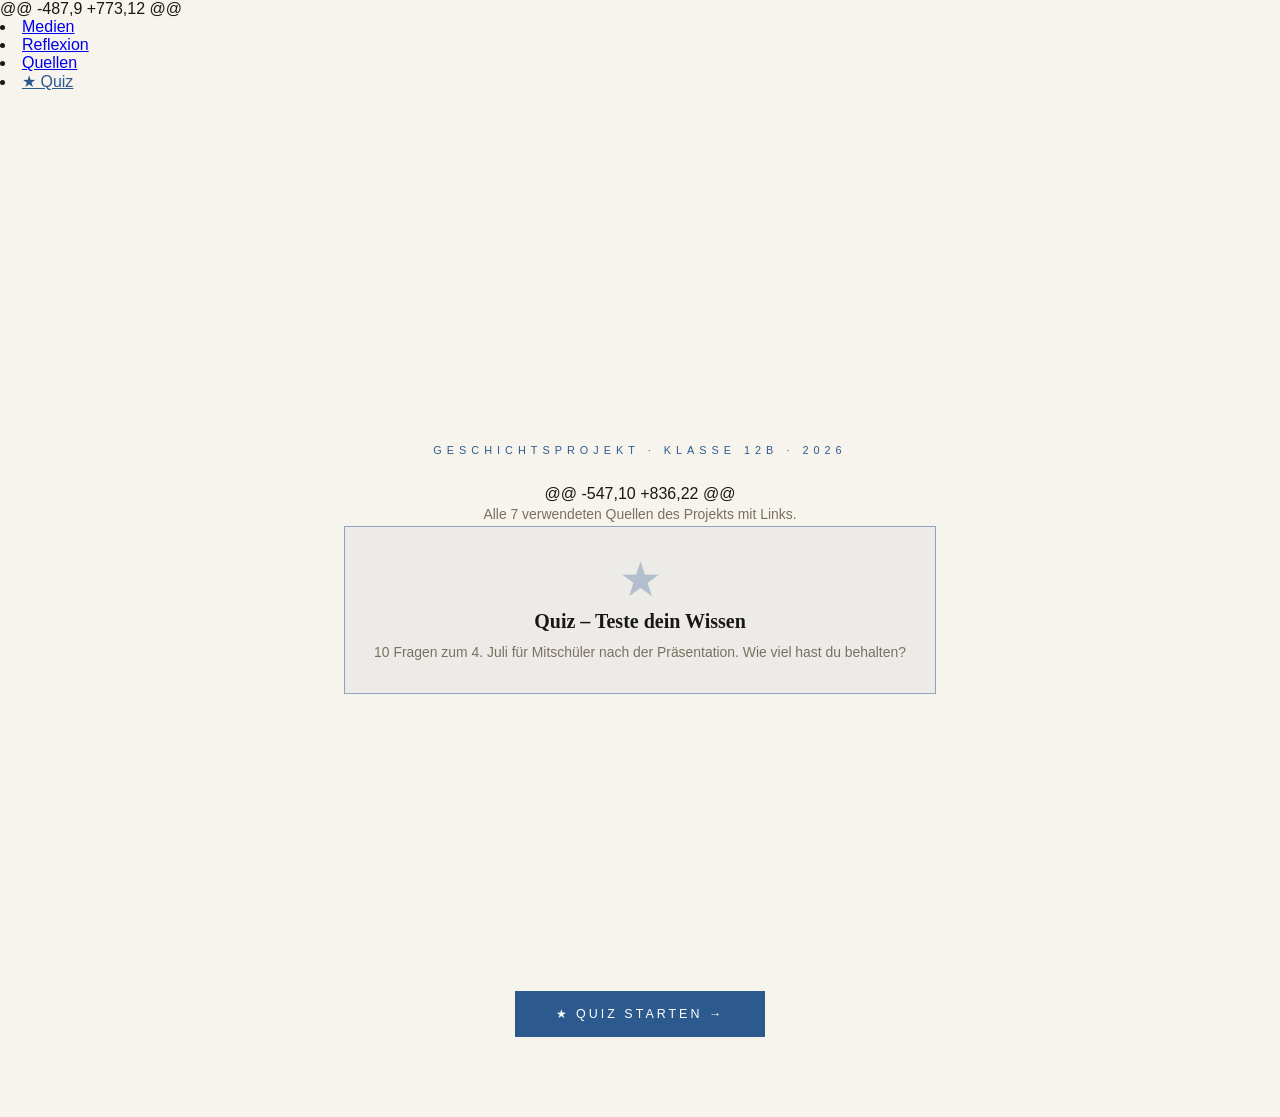
==== commit 48f30ce8: "Update print statement from 'Hello' to 'Goodbye'" ====
--- a/index.html
+++ b/index.html
@@ -3,7 +3,9 @@
 <html lang="de">
 <head>
 <meta charset="UTF-8">
-@@ -8,471 +9,756 @@
+<meta name="viewport" content="width=device-width, initial-scale=1.0">
+<title>4. Juli – Unabhängigkeitstag der USA</title>
+<link href="https://fonts.googleapis.com/css2?family=Cormorant+Garamond:ital,wght@0,300;0,400;0,600;0,700;1,400&family=DM+Sans:wght@300;400;500&display=swap" rel="stylesheet">
 <style>
 
 :root {
@@ -1053,7 +1055,7 @@
 <div id="start" class="seite">
 <div class="startbereich">
 <div class="kleiner-text">Geschichtsprojekt · Klasse 12B · 2026</div>
-@@ -547,10 +836,22 @@ <h2 class="bereich-titel">Was erwartet dich?</h2>
+@@ -547,10 +836,22 @@
 <div class="karte-beschreibung">Alle 7 verwendeten Quellen des Projekts mit Links.</div>
 <div class="pfeil">→</div>
 </a>
@@ -1076,7 +1078,7 @@
 <div id="geschichte" class="seite">
 <div class="seitenheader">
 <div class="klein">Kapitel 01</div>
-@@ -598,6 +899,8 @@ <h3>Hat der Tag an Bedeutung gewonnen?</h3>
+@@ -598,6 +899,8 @@
 </div>
 </div>
 
@@ -1085,7 +1087,7 @@
 <div id="gesellschaft" class="seite">
 <div class="seitenheader">
 <div class="klein">Kapitel 02</div>
-@@ -646,6 +949,8 @@ <h3>Regionale und internationale Unterschiede</h3>
+@@ -646,6 +949,8 @@
 </div>
 </div>
 
@@ -1094,7 +1096,7 @@
 <div id="traditionen" class="seite">
 <div class="seitenheader">
 <div class="klein">Kapitel 03</div>
-@@ -689,6 +994,8 @@ <h3>Lokal, national & international</h3>
+@@ -689,6 +994,8 @@
 </div>
 </div>
 
@@ -1103,7 +1105,7 @@
 <div id="medien" class="seite">
 <div class="seitenheader">
 <div class="klein">Kapitel 04</div>
-@@ -724,6 +1031,8 @@ <h3>Wie hat sich die Berichterstattung verändert?</h3>
+@@ -724,6 +1031,8 @@
 </div>
 </div>
 
@@ -1112,7 +1114,7 @@
 <div id="reflexion" class="seite">
 <div class="seitenheader">
 <div class="klein">Kapitel 05</div>
-@@ -760,6 +1069,8 @@ <h3>Verbindend oder spaltend?</h3>
+@@ -760,6 +1069,8 @@
 </div>
 </div>
 
@@ -1121,7 +1123,7 @@
 <div id="quellen" class="seite">
 <div class="seitenheader">
 <div class="klein">Quellenverzeichnis</div>
-@@ -789,7 +1100,7 @@ <h4>Wikipedia – Unabhängigkeitserklärung der Vereinigten Staaten</h4>
+@@ -789,7 +1100,7 @@
 <div class="quelle-nummer">03</div>
 <div class="quelle-inhalt">
 <h4>US-Botschaft in Deutschland – Feierlichkeiten zum 4. Juli</h4>
@@ -1130,7 +1132,7 @@
 <a class="quelle-link" href="https://de.usembassy.gov/de/feierlichkeiten-zum-4-juli-in-den-vereinigten-staaten/" target="_blank">de.usembassy.gov/de/feierlichkeiten-zum-4-juli</a>
 </div>
 </li>
-@@ -829,9 +1140,357 @@ <h4>bpb – Erinnerungskultur zwischen Hegemonialgeschichte und Pluralismus</h4>
+@@ -829,9 +1140,357 @@
 </div>
 <div class="seiten-nav">
 <a href="#reflexion" class="nav-button">← Reflexion</a>
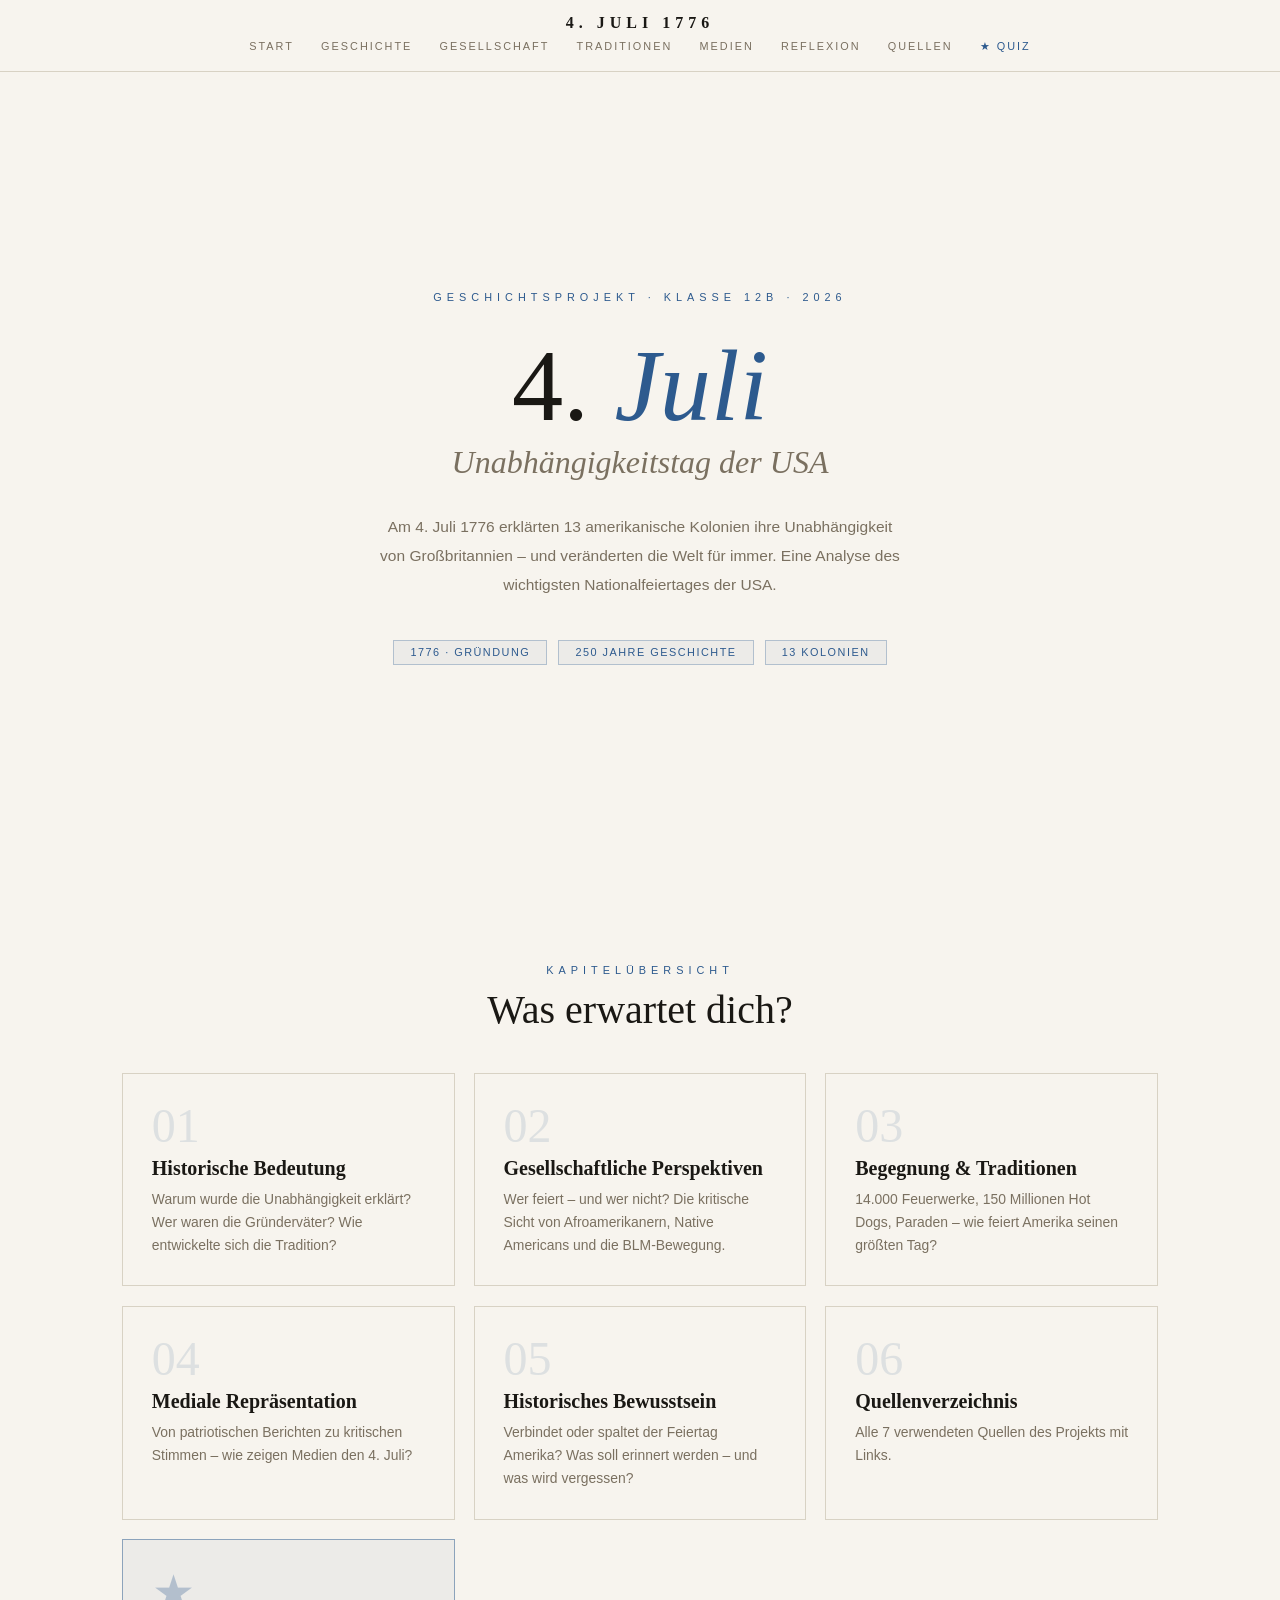
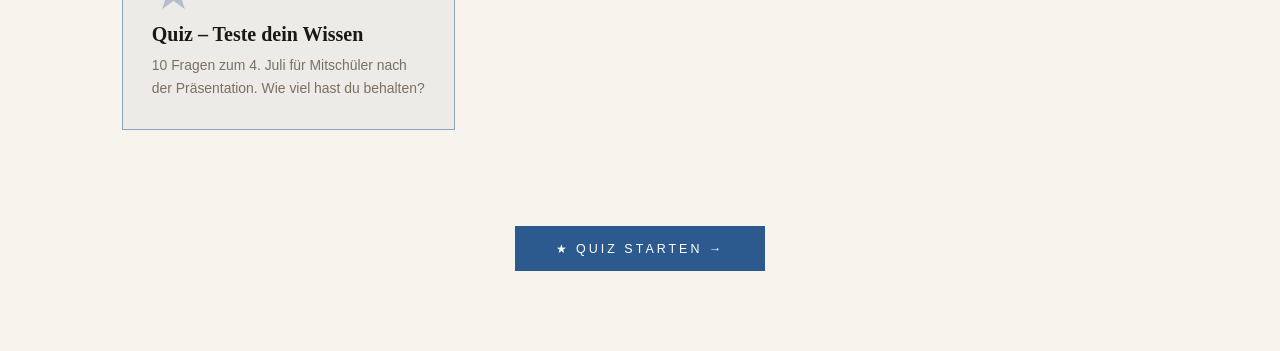
==== commit 988f81bf: "Hoffentlich finale änderung" ====
--- a/index.html
+++ b/index.html
@@ -1042,7 +1042,14 @@
 </style>
 </head>
 <body>
-@@ -487,9 +773,12 @@
+
+<nav class="navigation">
+<a href="#start" class="logo">4. Juli 1776</a>
+<ul class="nav-links">
+<li><a href="#start">Start</a></li>
+<li><a href="#geschichte">Geschichte</a></li>
+<li><a href="#gesellschaft">Gesellschaft</a></li>
+<li><a href="#traditionen">Traditionen</a></li>
 <li><a href="#medien">Medien</a></li>
 <li><a href="#reflexion">Reflexion</a></li>
 <li><a href="#quellen">Quellen</a></li>
@@ -1055,7 +1062,57 @@
 <div id="start" class="seite">
 <div class="startbereich">
 <div class="kleiner-text">Geschichtsprojekt · Klasse 12B · 2026</div>
-@@ -547,10 +836,22 @@
+<h1 class="haupttitel">4. <em>Juli</em></h1>
+<div class="untertitel">Unabhängigkeitstag der USA</div>
+<p class="einleitung">
+Am 4. Juli 1776 erklärten 13 amerikanische Kolonien ihre Unabhängigkeit
+von Großbritannien – und veränderten die Welt für immer.
+Eine Analyse des wichtigsten Nationalfeiertages der USA.
+</p>
+<div class="info-punkte">
+<span class="info-punkt">1776 · Gründung</span>
+<span class="info-punkt">250 Jahre Geschichte</span>
+<span class="info-punkt">13 Kolonien</span>
+</div>
+</div>
+
+<div class="karten-bereich">
+<div class="bereich-label">Kapitelübersicht</div>
+<h2 class="bereich-titel">Was erwartet dich?</h2>
+<div class="karten-raster">
+<a href="#geschichte" class="karte">
+<div class="karte-nummer">01</div>
+<div class="karte-titel">Historische Bedeutung</div>
+<div class="karte-beschreibung">Warum wurde die Unabhängigkeit erklärt? Wer waren die Gründerväter? Wie entwickelte sich die Tradition?</div>
+<div class="pfeil">→</div>
+</a>
+<a href="#gesellschaft" class="karte">
+<div class="karte-nummer">02</div>
+<div class="karte-titel">Gesellschaftliche Perspektiven</div>
+<div class="karte-beschreibung">Wer feiert – und wer nicht? Die kritische Sicht von Afroamerikanern, Native Americans und die BLM-Bewegung.</div>
+<div class="pfeil">→</div>
+</a>
+<a href="#traditionen" class="karte">
+<div class="karte-nummer">03</div>
+<div class="karte-titel">Begegnung & Traditionen</div>
+<div class="karte-beschreibung">14.000 Feuerwerke, 150 Millionen Hot Dogs, Paraden – wie feiert Amerika seinen größten Tag?</div>
+<div class="pfeil">→</div>
+</a>
+<a href="#medien" class="karte">
+<div class="karte-nummer">04</div>
+<div class="karte-titel">Mediale Repräsentation</div>
+<div class="karte-beschreibung">Von patriotischen Berichten zu kritischen Stimmen – wie zeigen Medien den 4. Juli?</div>
+<div class="pfeil">→</div>
+</a>
+<a href="#reflexion" class="karte">
+<div class="karte-nummer">05</div>
+<div class="karte-titel">Historisches Bewusstsein</div>
+<div class="karte-beschreibung">Verbindet oder spaltet der Feiertag Amerika? Was soll erinnert werden – und was wird vergessen?</div>
+<div class="pfeil">→</div>
+</a>
+<a href="#quellen" class="karte">
+<div class="karte-nummer">06</div>
+<div class="karte-titel">Quellenverzeichnis</div>
 <div class="karte-beschreibung">Alle 7 verwendeten Quellen des Projekts mit Links.</div>
 <div class="pfeil">→</div>
 </a>
@@ -1078,7 +1135,47 @@
 <div id="geschichte" class="seite">
 <div class="seitenheader">
 <div class="klein">Kapitel 01</div>
-@@ -598,6 +899,8 @@
+<h1>Historische Bedeutung</h1>
+<p class="intro">Warum gibt es diesen Feiertag? Welche Ereignisse und Personen werden erinnert?</p>
+<div class="linie"></div>
+</div>
+<div class="inhalt">
+<div class="abschnitt">
+<h3>Die Unabhängigkeitserklärung</h3>
+<p>Der 4. Juli ist der Nationalfeiertag der USA. An diesem Tag im Jahr 1776 wurde die Unabhängigkeitserklärung – auf Englisch „Declaration of Independence" – offiziell angenommen. Damit trennten sich die 13 amerikanischen Kolonien von Großbritannien und gründeten einen neuen, unabhängigen Staat.</p>
+<div class="zitat">
+<p>„Wir halten diese Wahrheiten für selbstverständlich: dass alle Menschen gleich geschaffen sind, dass sie von ihrem Schöpfer mit unveräußerlichen Rechten ausgestattet sind ..."</p>
+<span class="quelle-text">— Declaration of Independence, 4. Juli 1776</span>
+</div>
+</div>
+<div class="abschnitt">
+<h3>Die Gründerväter</h3>
+<p>Die wichtigsten Personen hinter der Unabhängigkeitserklärung riskierten buchstäblich ihr Leben – denn mit ihrer Unterschrift begingen sie offiziell Hochverrat an Großbritannien.</p>
+<div class="personen">
+<div class="person"><div class="person-kreis">TJ</div><div class="person-name">Thomas Jefferson</div><div class="person-beschreibung">Schrieb den Hauptteil der Erklärung</div></div>
+<div class="person"><div class="person-kreis">BF</div><div class="person-name">Benjamin Franklin</div><div class="person-beschreibung">Staatsmann, Erfinder und Diplomat</div></div>
+<div class="person"><div class="person-kreis">JA</div><div class="person-name">John Adams</div><div class="person-beschreibung">Später 2. Präsident der USA</div></div>
+<div class="person"><div class="person-kreis">+53</div><div class="person-name">56 Unterzeichner</div><div class="person-beschreibung">Alle riskierten ihr Leben</div></div>
+</div>
+</div>
+<div class="abschnitt">
+<h3>Entwicklung der Tradition</h3>
+<div class="zeitstrahl">
+<div class="zeiteintrag"><div class="jahr">1776</div><div class="jahres-text">Die Unabhängigkeitserklärung wird offiziell angenommen.</div></div>
+<div class="zeiteintrag"><div class="jahr">1777</div><div class="jahres-text">Erstes Feuerwerk in Rhode Island – 13 Kanonen für die 13 Gründungsstaaten.</div></div>
+<div class="zeiteintrag"><div class="jahr">1870</div><div class="jahres-text">Offiziell anerkannter nationaler Feiertag der USA.</div></div>
+<div class="zeiteintrag"><div class="jahr">1941</div><div class="jahres-text">Bezahlter freier Tag für alle Bundesangestellten.</div></div>
+<div class="zeiteintrag"><div class="jahr">Heute</div><div class="jahres-text">Symbol für Freiheit, Demokratie und Nationalstolz – aber auch kritisch reflektiert.</div></div>
+</div>
+</div>
+<div class="abschnitt">
+<h3>Hat der Tag an Bedeutung gewonnen?</h3>
+<p>Der 4. Juli hat eher an Bedeutung gewonnen. Er steht heute nicht nur für die Unabhängigkeit von 1776, sondern auch für amerikanische Werte wie Freiheit, Demokratie und Nationalstolz. Allerdings wird er von manchen kritisch gesehen, da die Freiheit damals nicht für alle galt.</p>
+</div>
+</div>
+<div class="seiten-nav">
+<a href="#start" class="nav-button">← Start</a>
+<a href="#gesellschaft" class="nav-button">Gesellschaft →</a>
 </div>
 </div>
 
@@ -1087,7 +1184,48 @@
 <div id="gesellschaft" class="seite">
 <div class="seitenheader">
 <div class="klein">Kapitel 02</div>
-@@ -646,6 +949,8 @@
+<h1>Gesellschaftliche Perspektiven</h1>
+<p class="intro">Wer setzt sich aktiv für den Feiertag ein – und wer steht ihm kritisch gegenüber?</p>
+<div class="linie"></div>
+</div>
+<div class="inhalt">
+<div class="abschnitt">
+<h3>Befürworter und Kritiker</h3>
+<div class="zwei-spalten">
+<div class="spalte"><h4>Befürworter</h4><p>Patriotische Organisationen, lokale Gemeinden, Schulen und Einwanderer, die den Tag als Symbol ihrer eigenen Freiheit sehen.</p></div>
+<div class="spalte"><h4>Kritische Stimmen</h4><p>Afroamerikanische Aktivisten, Native Americans und die BLM-Bewegung weisen auf Widersprüche im Freiheitsversprechen hin.</p></div>
+</div>
+</div>
+<div class="abschnitt">
+<h3>Wer setzt sich aktiv ein?</h3>
+<ul class="liste">
+<li>Patriotische Organisationen wie die „American Legion" oder „Veterans of Foreign Wars" organisieren Paraden und Gedenkfeiern</li>
+<li>Lokale Gemeinden und Städte veranstalten Feuerwerke und Konzerte</li>
+<li>Schulen und Bildungseinrichtungen nutzen den Tag für Geschichtsunterricht</li>
+<li>Migranten sehen den Tag oft als Symbol für ihre eigene Freiheit in Amerika</li>
+</ul>
+</div>
+<div class="abschnitt">
+<h3>Frederick Douglass – Eine historische Anklage</h3>
+<p>Der afroamerikanische Redner Frederick Douglass hielt 1852 eine der bekanntesten Reden der amerikanischen Geschichte.</p>
+<div class="zitat">
+<p>„What to the Slave is the 4th of July?" – Er fragte, was dieser Tag für Menschen bedeutet, die keine Rechte hatten, und prangerte die Heuchelei einer Nation an, die Freiheit feierte, während sie Millionen versklavte.</p>
+<span class="quelle-text">— Frederick Douglass, 5. Juli 1852</span>
+</div>
+<p>Im Zuge der <strong>Black-Lives-Matter-Bewegung</strong> ab den 2010er Jahren wurde diese Frage wieder hochaktuell. Auch <strong>indigene Völker</strong> sehen den Feiertag kritisch – die Unabhängigkeit bedeutete für sie Verdrängung und Verlust ihrer Länder.</p>
+</div>
+<div class="abschnitt">
+<h3>Regionale und internationale Unterschiede</h3>
+<div class="fakten">
+<div class="fakt"><div class="fakt-zahl">Süden</div><div class="fakt-text">Fokus auf Nationalstolz & Militär</div></div>
+<div class="fakt"><div class="fakt-zahl">NYC</div><div class="fakt-text">Riesige öffentliche Feuerwerke</div></div>
+<div class="fakt"><div class="fakt-zahl">Global</div><div class="fakt-text">US-Botschaften feiern weltweit</div></div>
+</div>
+</div>
+</div>
+<div class="seiten-nav">
+<a href="#geschichte" class="nav-button">← Geschichte</a>
+<a href="#traditionen" class="nav-button">Traditionen →</a>
 </div>
 </div>
 
@@ -1096,7 +1234,43 @@
 <div id="traditionen" class="seite">
 <div class="seitenheader">
 <div class="klein">Kapitel 03</div>
-@@ -689,6 +994,8 @@
+<h1>Begegnung & Traditionen</h1>
+<p class="intro">Rituale, Symbole und Veranstaltungen rund um den 4. Juli</p>
+<div class="linie"></div>
+</div>
+<div class="inhalt">
+<div class="abschnitt">
+<h3>Die großen Zahlen</h3>
+<div class="fakten">
+<div class="fakt"><div class="fakt-zahl">14.000</div><div class="fakt-text">Feuerwerke in Amerika</div></div>
+<div class="fakt"><div class="fakt-zahl">150M</div><div class="fakt-text">Hot Dogs gegessen</div></div>
+<div class="fakt"><div class="fakt-zahl">68%</div><div class="fakt-text">Amerikaner grillen</div></div>
+<div class="fakt"><div class="fakt-zahl">56</div><div class="fakt-text">Unterzeichner</div></div>
+</div>
+</div>
+<div class="abschnitt">
+<h3>Rituale & Symbole</h3>
+<ul class="liste">
+<li><strong>Feuerwerk:</strong> Das wichtigste Symbol – mehr als 14.000 Feuerwerke erhellen den Nachthimmel</li>
+<li><strong>Paraden:</strong> Festumzüge mit Militär, Kapellen und Festwagen</li>
+<li><strong>Barbecues & Picknicks:</strong> Der beliebteste Grillfeier-Tag der USA – 68 % der Amerikaner grillen</li>
+<li><strong>Nationalhymne:</strong> Das Singen von „The Star-Spangled Banner"</li>
+<li><strong>Verlesen der Erklärung:</strong> Bei offiziellen Veranstaltungen z.B. in Philadelphia</li>
+<li><strong>Symbole:</strong> US-Flagge, Freiheitsstatue, Weißkopfseeadler, Rot-Weiß-Blau</li>
+</ul>
+</div>
+<div class="abschnitt">
+<h3>Lokal, national & international</h3>
+<div class="zwei-spalten">
+<div class="spalte"><h4>Lokal</h4><p>Kleine Gemeinden feiern mit lokalen Paraden, Sportveranstaltungen und Picknicks.</p></div>
+<div class="spalte"><h4>National</h4><p>Große Konzerte auf der National Mall in Washington D.C. sowie live übertragene Feuerwerke.</p></div>
+</div>
+<div class="spalte" style="margin-top: 1.2rem;"><h4>International</h4><p>US-Botschaften weltweit laden Gastländer zu Empfängen ein, um amerikanische Kultur zu zeigen.</p></div>
+</div>
+</div>
+<div class="seiten-nav">
+<a href="#gesellschaft" class="nav-button">← Gesellschaft</a>
+<a href="#medien" class="nav-button">Medien →</a>
 </div>
 </div>
 
@@ -1105,7 +1279,35 @@
 <div id="medien" class="seite">
 <div class="seitenheader">
 <div class="klein">Kapitel 04</div>
-@@ -724,6 +1031,8 @@
+<h1>Mediale Repräsentation</h1>
+<p class="intro">Wie berichten Medien über den Feiertag – und wie hat sich das verändert?</p>
+<div class="linie"></div>
+</div>
+<div class="inhalt">
+<div class="abschnitt">
+<h3>Berichterstattung heute</h3>
+<p>Zeitungen berichten am 4. Juli über die Geschichte der Unabhängigkeit und aktuelle Veranstaltungen. Große TV-Sender übertragen die Feuerwerke live – das bekannteste ist New York City. Auf Social Media teilen Millionen Fotos und Videos.</p>
+<div class="zitat"><p>Insgesamt essen Amerikaner am 4. Juli rund 150 Millionen Hot Dogs – ein Zeichen, wie sehr der Tag in der Popkultur verankert ist.</p></div>
+</div>
+<div class="abschnitt">
+<h3>Unterschiede je nach Medientyp</h3>
+<div class="zwei-spalten">
+<div class="spalte"><h4>Qualitätsmedien</h4><p>Berichten auch kritisch über Sklaverei, indigene Völker und gesellschaftliche Spaltung.</p></div>
+<div class="spalte"><h4>Unterhaltungsmedien</h4><p>Fokussieren Feierlichkeiten: Feuerwerk, Paraden, Prominente – patriotisch und emotional.</p></div>
+</div>
+</div>
+<div class="abschnitt">
+<h3>Wie hat sich die Berichterstattung verändert?</h3>
+<div class="zeitstrahl">
+<div class="zeiteintrag"><div class="jahr">Früher</div><div class="jahres-text">Fast ausschließlich patriotische Berichterstattung, kaum Kritik.</div></div>
+<div class="zeiteintrag"><div class="jahr">1960er</div><div class="jahres-text">Während der Bürgerrechtsbewegung begannen Medien auch kritisch zu berichten.</div></div>
+<div class="zeiteintrag"><div class="jahr">2010er+</div><div class="jahres-text">Durch Social Media kommen immer mehr kritische Stimmen zu Wort.</div></div>
+</div>
+</div>
+</div>
+<div class="seiten-nav">
+<a href="#traditionen" class="nav-button">← Traditionen</a>
+<a href="#reflexion" class="nav-button">Reflexion →</a>
 </div>
 </div>
 
@@ -1114,7 +1316,36 @@
 <div id="reflexion" class="seite">
 <div class="seitenheader">
 <div class="klein">Kapitel 05</div>
-@@ -760,6 +1069,8 @@
+<h1>Historisches Bewusstsein & Reflexion</h1>
+<p class="intro">Was soll erinnert werden? Verbindet oder spaltet dieser Feiertag die USA?</p>
+<div class="linie"></div>
+</div>
+<div class="inhalt">
+<div class="abschnitt">
+<h3>Nationale Identität</h3>
+<p>Der 4. Juli ist für die meisten Amerikaner ein zentrales Symbol ihrer nationalen Identität. Die alljährliche Erinnerung an die Unabhängigkeitserklärung prägt das Selbstverständnis der Amerikaner. Der Tag erinnert an die Ideale <strong>Freiheit</strong>, <strong>Gleichheit</strong> und das <strong>Recht auf Selbstbestimmung</strong>.</p>
+</div>
+<div class="abschnitt">
+<h3>Was soll erinnert und bewahrt werden?</h3>
+<ul class="liste">
+<li>Der Mut der Gründungsväter, die sich gegen die Kolonialmacht Großbritannien stellten</li>
+<li>Das Bewusstsein, dass Demokratie und Freiheit erkämpft wurden und keine Selbstverständlichkeit sind</li>
+<li>Künftige Generationen sollen daran erinnert werden, diese Werte zu verteidigen</li>
+</ul>
+</div>
+<div class="abschnitt">
+<h3>Verbindend oder spaltend?</h3>
+<div class="zitat"><p>Der 4. Juli hat beides: Er kann Menschen zusammenbringen – und gleichzeitig tiefsitzende gesellschaftliche Wunden sichtbar machen.</p></div>
+<div class="zwei-spalten">
+<div class="spalte"><h4>Verbindend</h4><p>Fast alle Amerikaner feiern gemeinsam. Der Tag ist ein Symbol der nationalen Identität.</p></div>
+<div class="spalte"><h4>Spaltend</h4><p>Die „selbstverständlichen Wahrheiten" galten 1776 nur für freie weiße Männer. Diese Spannung ist bis heute spürbar.</p></div>
+</div>
+<p style="margin-top: 1.5rem;">Diese Spannung macht den Feiertag zu einem wichtigen <strong>Spiegel für gesellschaftliche Debatten</strong> in den USA.</p>
+</div>
+</div>
+<div class="seiten-nav">
+<a href="#medien" class="nav-button">← Medien</a>
+<a href="#quellen" class="nav-button">Quellen →</a>
 </div>
 </div>
 
@@ -1123,7 +1354,29 @@
 <div id="quellen" class="seite">
 <div class="seitenheader">
 <div class="klein">Quellenverzeichnis</div>
-@@ -789,7 +1100,7 @@
+<h1>Quellen</h1>
+<p class="intro">Alle Quellen abgerufen am 05. März 2026</p>
+<div class="linie"></div>
+</div>
+<div class="inhalt">
+<ul class="quellen-liste">
+<li class="quelle-eintrag">
+<div class="quelle-nummer">01</div>
+<div class="quelle-inhalt">
+<h4>Wikipedia – Unabhängigkeitstag (Vereinigte Staaten)</h4>
+<p>Geschichte, Traditionen, symbolische Bedeutung und gesellschaftliche Diskussionen.</p>
+<a class="quelle-link" href="https://de.wikipedia.org/wiki/Unabh%C3%A4ngigkeitstag_(Vereinigte_Staaten)" target="_blank">de.wikipedia.org/wiki/Unabhängigkeitstag_(Vereinigte_Staaten)</a>
+</div>
+</li>
+<li class="quelle-eintrag">
+<div class="quelle-nummer">02</div>
+<div class="quelle-inhalt">
+<h4>Wikipedia – Unabhängigkeitserklärung der Vereinigten Staaten</h4>
+<p>Entstehung, Inhalt, die 56 Unterzeichner und ihre historische Bedeutung.</p>
+<a class="quelle-link" href="https://de.wikipedia.org/wiki/Unabh%C3%A4ngigkeitserkl%C3%A4rung" target="_blank">de.wikipedia.org/wiki/Unabhängigkeitserklärung</a>
+</div>
+</li>
+<li class="quelle-eintrag">
 <div class="quelle-nummer">03</div>
 <div class="quelle-inhalt">
 <h4>US-Botschaft in Deutschland – Feierlichkeiten zum 4. Juli</h4>
@@ -1132,7 +1385,39 @@
 <a class="quelle-link" href="https://de.usembassy.gov/de/feierlichkeiten-zum-4-juli-in-den-vereinigten-staaten/" target="_blank">de.usembassy.gov/de/feierlichkeiten-zum-4-juli</a>
 </div>
 </li>
-@@ -829,9 +1140,357 @@
+<li class="quelle-eintrag">
+<div class="quelle-nummer">04</div>
+<div class="quelle-inhalt">
+<h4>Studyflix – 4. Juli USA</h4>
+<p>Hintergrund, Geschichte des Unabhängigkeitskrieges und Bedeutung des Feiertages.</p>
+<a class="quelle-link" href="https://studyflix.de/geschichte/4-juli-usa-7179" target="_blank">studyflix.de/geschichte/4-juli-usa-7179</a>
+</div>
+</li>
+<li class="quelle-eintrag">
+<div class="quelle-nummer">05</div>
+<div class="quelle-inhalt">
+<h4>Info-USA.de – Independence Day: Ursprung und Traditionen</h4>
+<p>Fakten und Zahlen: Entstehungsgeschichte, Traditionen und Hintergrundinformationen.</p>
+<a class="quelle-link" href="https://www.info-usa.de/independence-day/" target="_blank">info-usa.de/independence-day/</a>
+</div>
+</li>
+<li class="quelle-eintrag">
+<div class="quelle-nummer">06</div>
+<div class="quelle-inhalt">
+<h4>bpb – Eine Nation entsteht</h4>
+<p>Entstehung der Unabhängigkeitserklärung, Rolle der Gründungsväter, Widersprüche zwischen Freiheitsversprechen und Sklaverei.</p>
+<a class="quelle-link" href="https://www.bpb.de/themen/nordamerika/usa/10590/eine-nation-entsteht/" target="_blank">bpb.de/themen/nordamerika/usa/10590/eine-nation-entsteht/</a>
+</div>
+</li>
+<li class="quelle-eintrag">
+<div class="quelle-nummer">07</div>
+<div class="quelle-inhalt">
+<h4>bpb – Erinnerungskultur zwischen Hegemonialgeschichte und Pluralismus</h4>
+<p>Gesellschaftliche Bedeutung, Kritik durch afroamerikanische Aktivisten und Feiern zum 250. Jubiläum 2026.</p>
+<a class="quelle-link" href="https://www.bpb.de/themen/nordamerika/usa/334753/erinnerungskultur-zwischen-hegemonialgeschichte-und-pluralismus/" target="_blank">bpb.de/themen/nordamerika/usa/334753/erinnerungskultur...</a>
+</div>
+</li>
+</ul>
 </div>
 <div class="seiten-nav">
 <a href="#reflexion" class="nav-button">← Reflexion</a>
